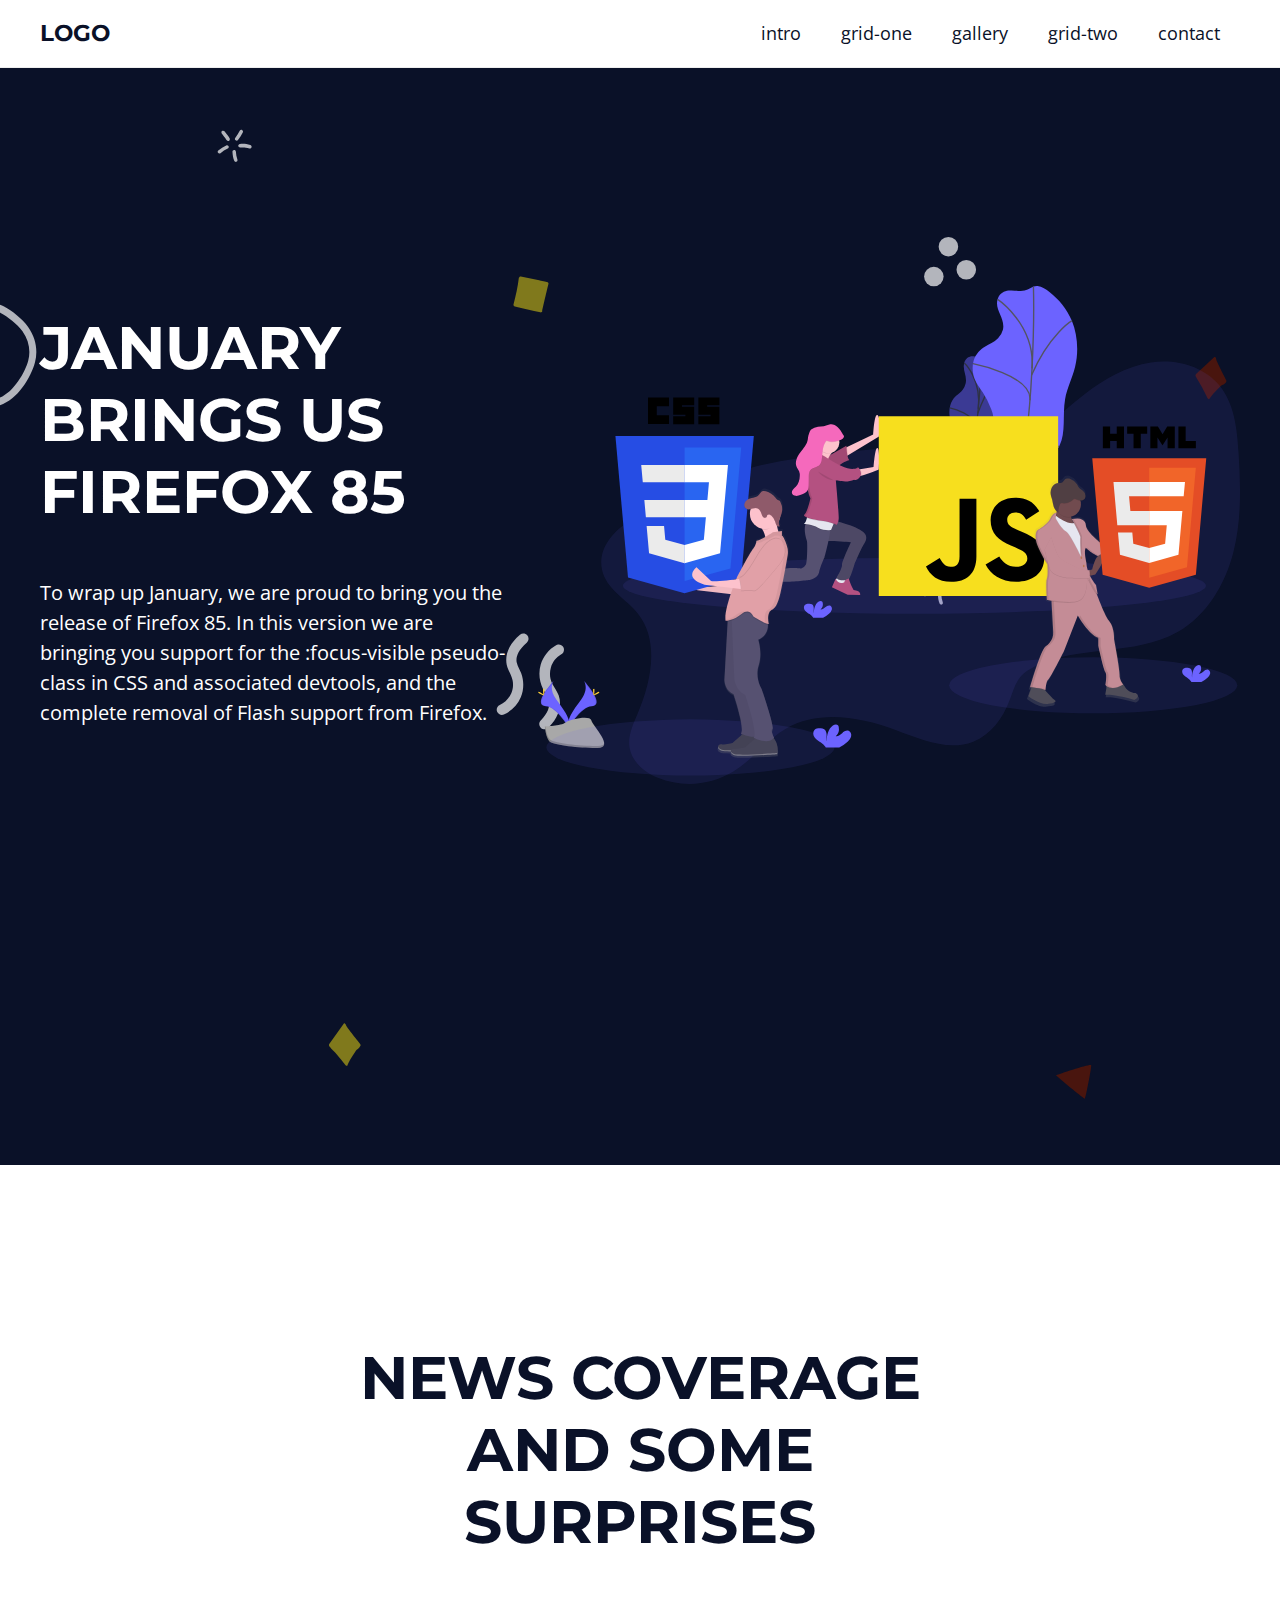
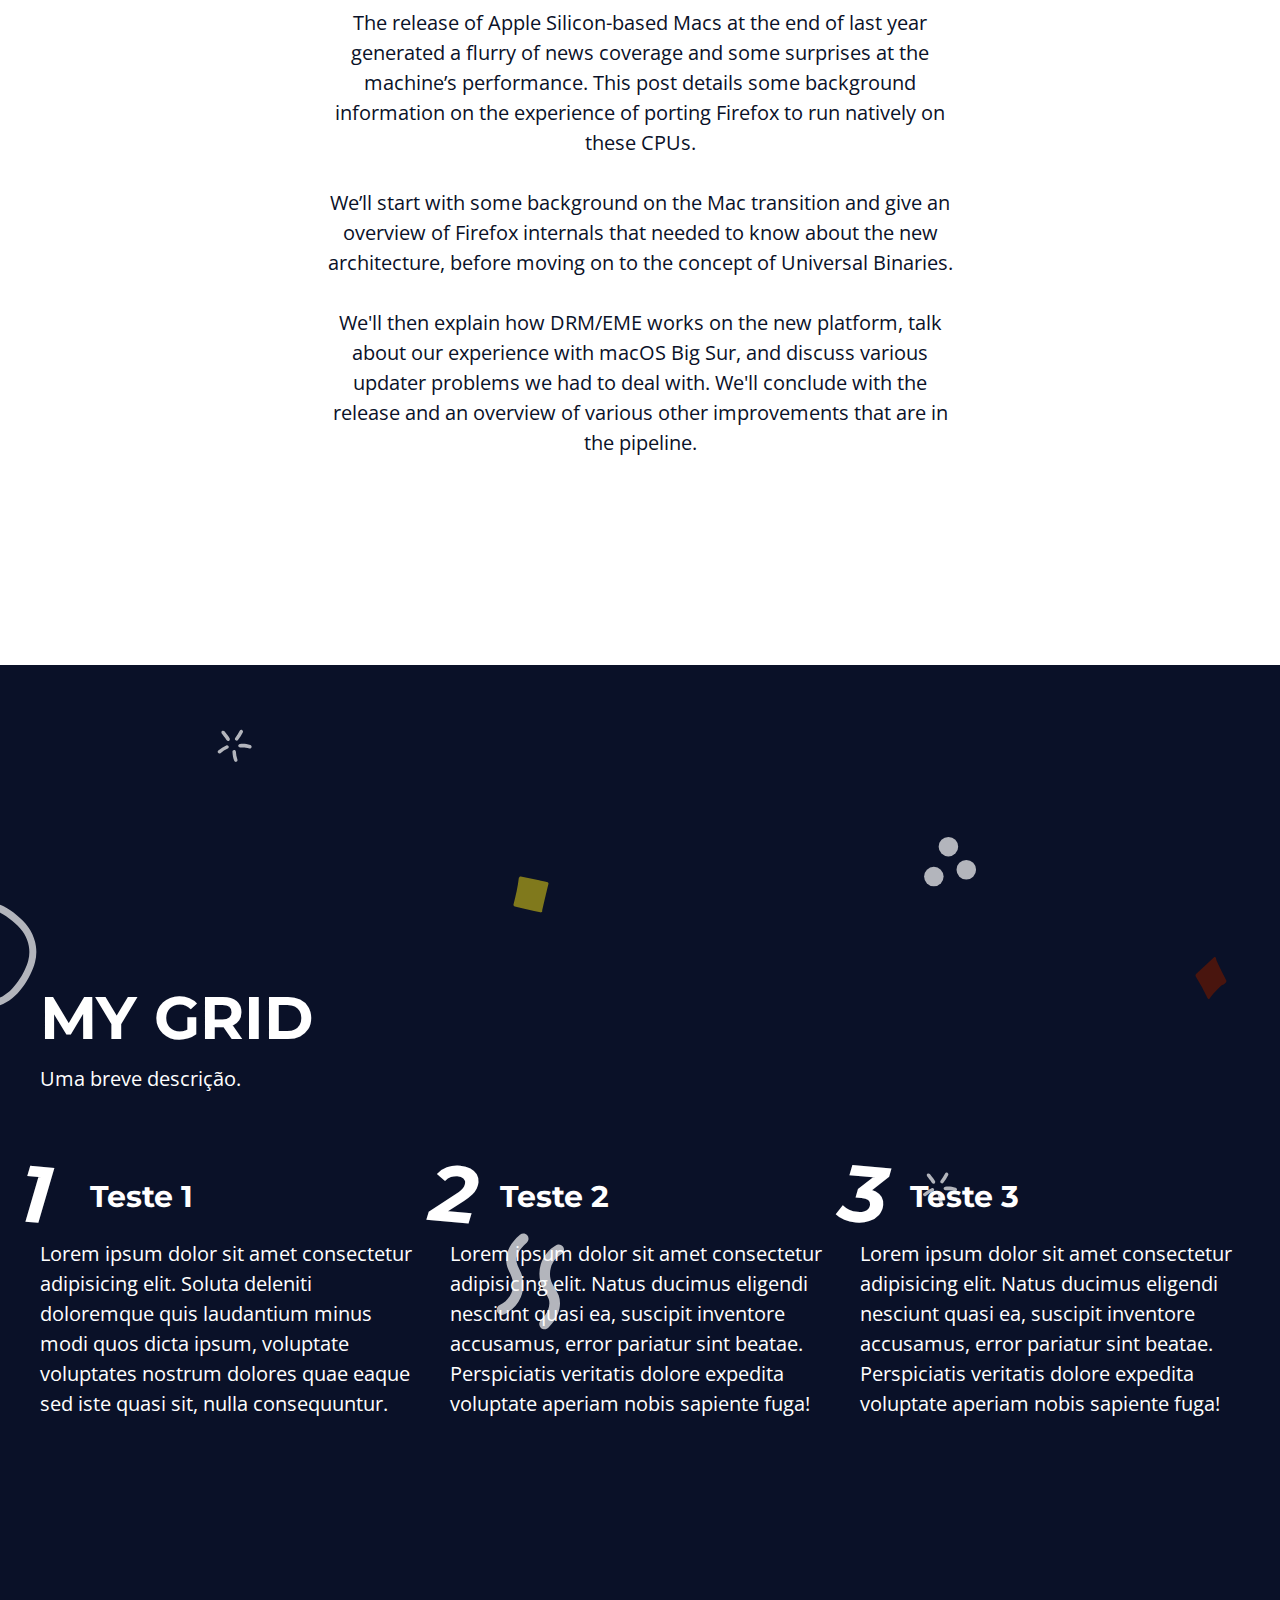
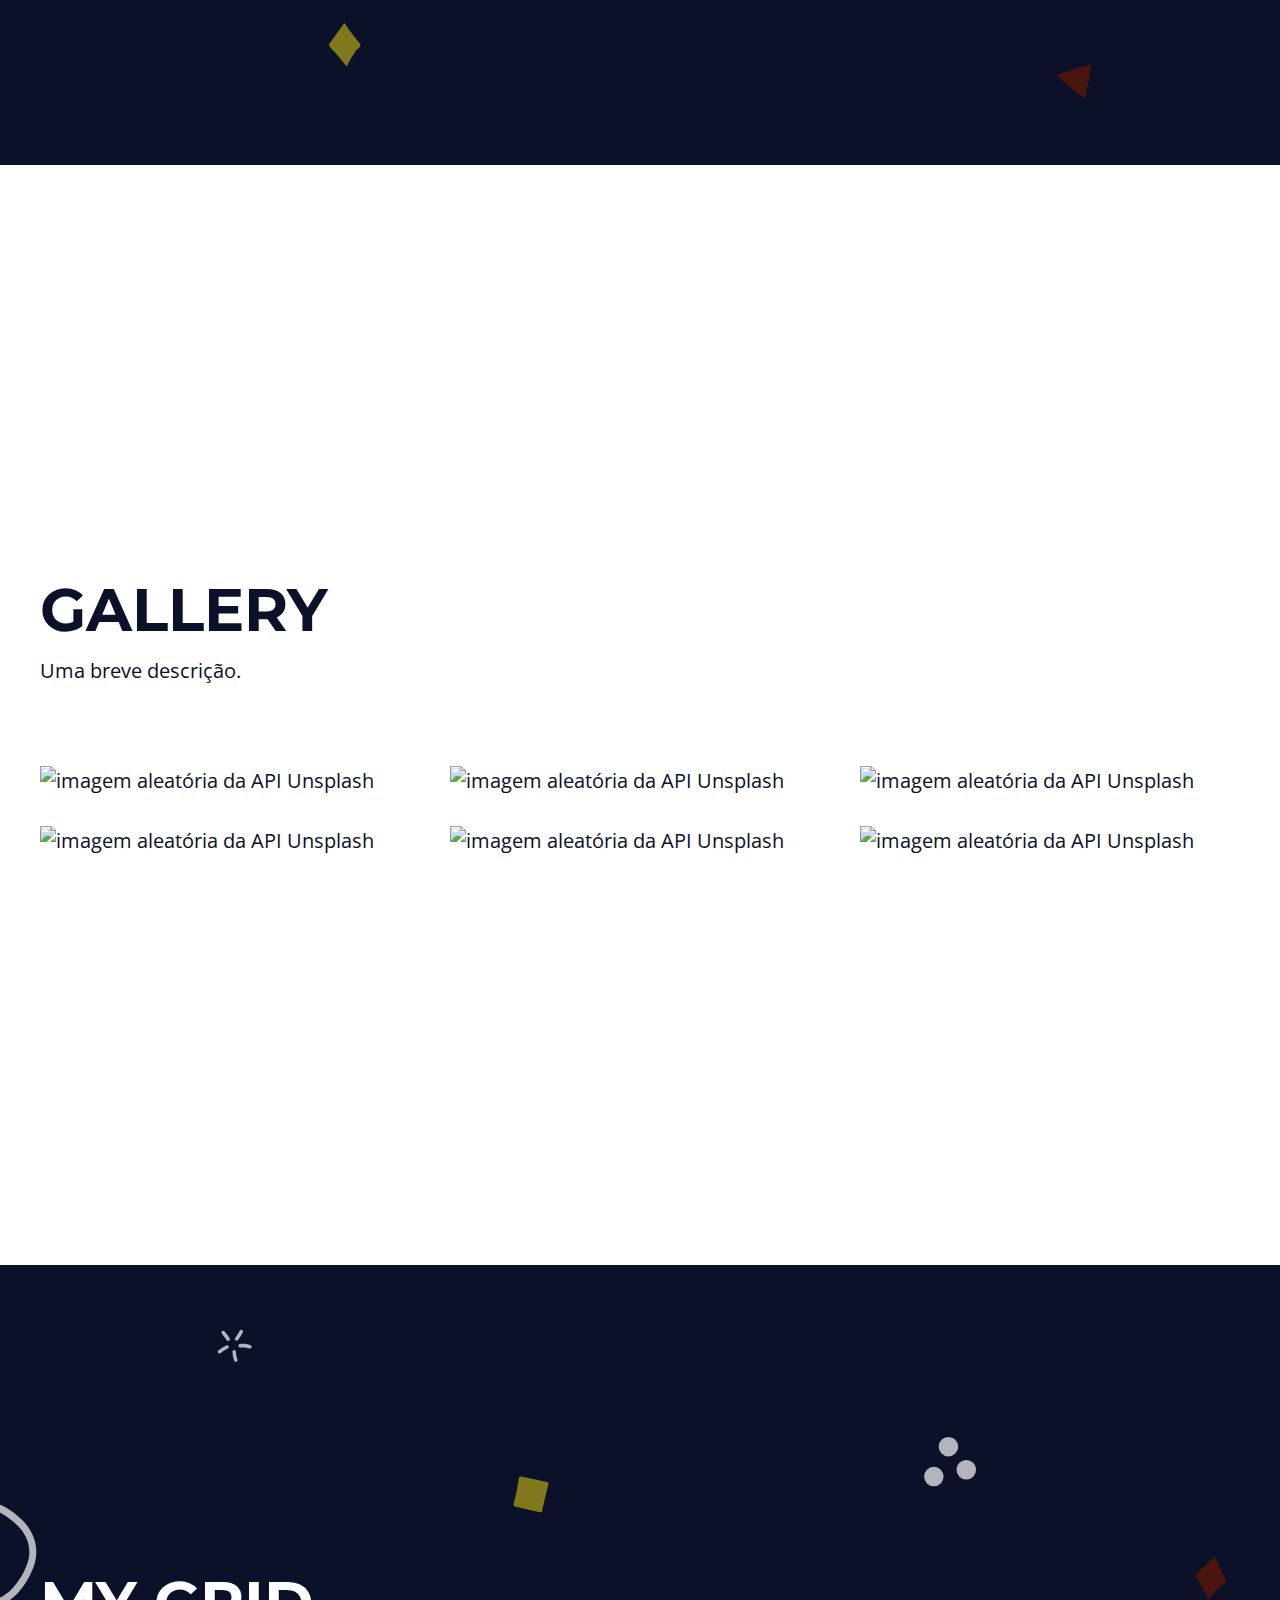
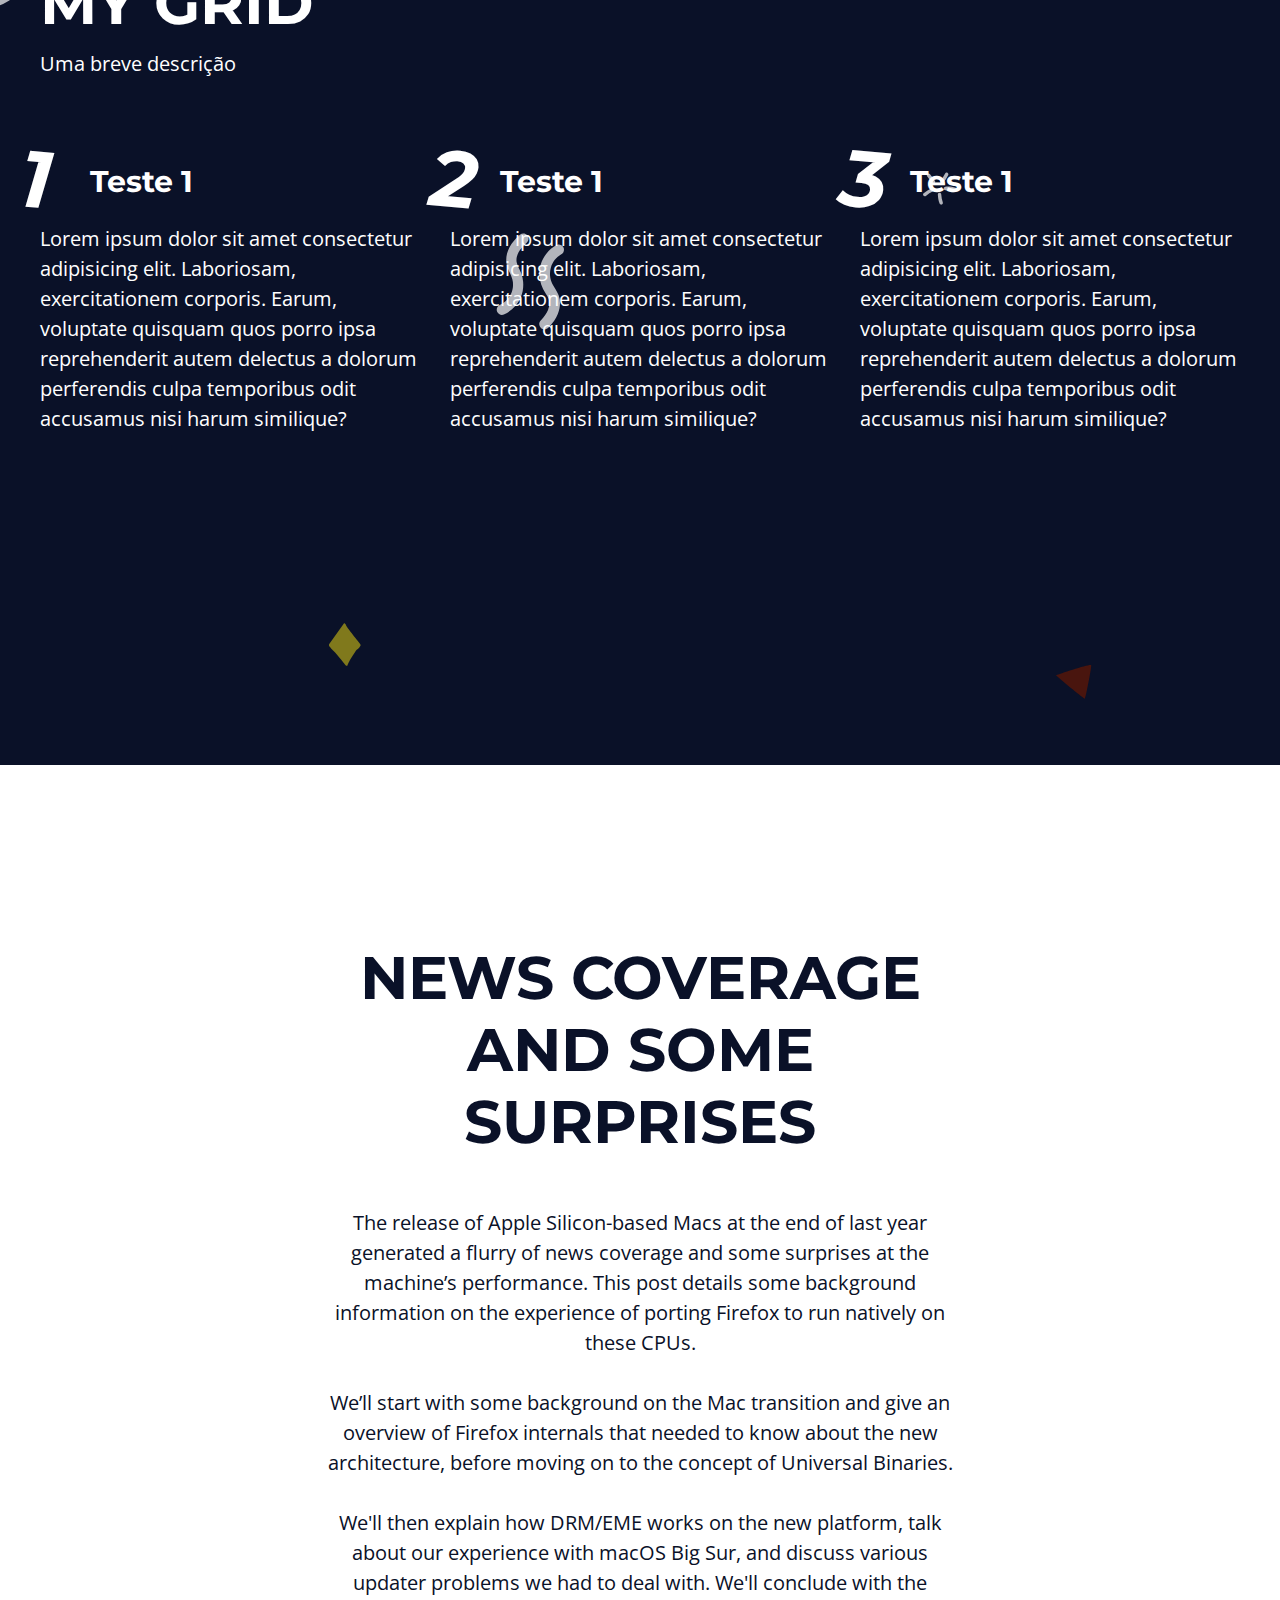
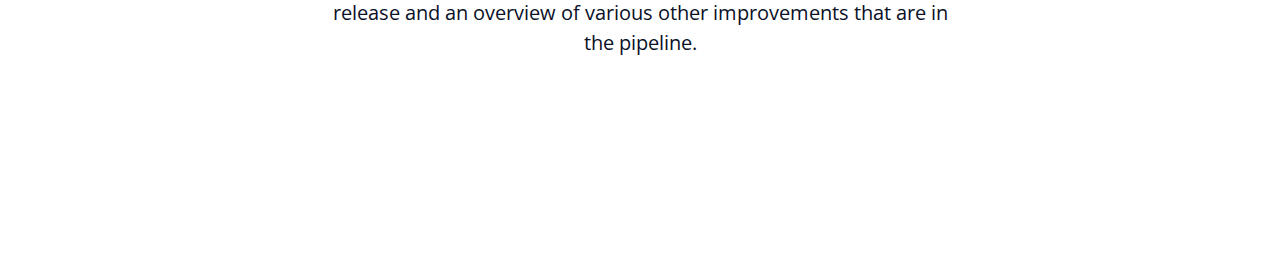
==== landing-page/index.html @ 25502171 "Aula 10 (619) - Landing Page - Tabela de preços" ====
<!DOCTYPE html>
<html lang="pt-BR">

<head>
    <meta charset="UTF-8">
    <meta name="viewport" content="width=device-width, initial-scale=1.0">
    <title>Simple Landing Page</title>
    <link rel="stylesheet" href="./assets/css/variables.css">
    <link rel="stylesheet" href="./assets/css/elements.css">
    <link rel="stylesheet" href="./assets/css/classes.css">
    <link rel="stylesheet" href="./assets/css/menu.css">
    <link rel="stylesheet" href="./assets/css/styles.css">
    <link rel="preconnect" href="https://fonts.googleapis.com">
    <link rel="preconnect" href="https://fonts.gstatic.com" crossorigin>
    <link
        href="https://fonts.googleapis.com/css2?family=Montserrat:wght@900&family=Open+Sans:ital,wght@0,400;0,700;1,400&display=swap"
        rel="stylesheet">

</head>

<body class="main-bg">
    <aside class="menu white-bg">
        <div class="main-content menu-content">
            <h1><a href="#home">LOGO</a></h1>
            <nav>
                <ul>
                    <li><a href="#intro">intro</a></li>
                    <li><a href="#grid-one">grid-one</a></li>
                    <li><a href="#gallery">gallery</a></li>
                    <li><a href="#grid-two">grid-two</a></li>
                    <li><a href="#">contact</a></li>
                </ul>
            </nav>
        </div>
    </aside>

    <div class="menu-spacing"></div>

    <section id="home" class="intro main-bg section">
        <div class="main-content intro-content">
            <div class="intro-text-content">
                <h2>January brings us Firefox 85</h2>
                <p>To wrap up January, we are proud to bring you the release of Firefox 85. In this version we are
                    bringing you support for the :focus-visible pseudo-class in CSS and associated devtools, and the
                    complete removal of Flash support from Firefox.</p>
            </div>
            <div class="intro-img">
                <img src="./assets/img/javascript.svg" alt="Logo de HTML, CSS e JS.">
            </div>
        </div>
    </section>

    <section id="intro" class="white-bg section">
        <div class="main-content top3-content">
            <h2>News Coverage and Some Surprises</h2>
            <p>The release of Apple Silicon-based Macs at the end of last year generated a flurry of news coverage and
                some surprises at the machine’s performance. This post details some background information on the
                experience of porting Firefox to run natively on these CPUs.</p>
            <p>We’ll start with some background on the Mac transition and give an overview of Firefox internals that
                needed to know about the new architecture, before moving on to the concept of Universal Binaries.</p>
            <p>We'll then explain how DRM/EME works on the new platform, talk about our experience with macOS Big Sur,
                and discuss various updater problems we had to deal with. We'll conclude with the release and an
                overview of various other improvements that are in the pipeline.</p>
        </div>
    </section>

    <section id="grid-one" class="grid-one main-bg section">
        <div class="main-content grid-one-content">
            <h2 class="grid-main-heading">My grid</h2>
            <p class="grid-description">Uma breve descrição.</p>
            <div class="grid">
                <article>
                    <h3>Teste 1</h3>
                    <p>Lorem ipsum dolor sit amet consectetur adipisicing elit. Soluta deleniti doloremque quis
                        laudantium minus modi quos dicta ipsum, voluptate voluptates nostrum dolores quae eaque sed iste
                        quasi sit, nulla consequuntur.</p>
                </article>
                <article>
                    <h3>Teste 2</h3>
                    <p>Lorem ipsum dolor sit amet consectetur adipisicing elit. Natus ducimus eligendi nesciunt quasi
                        ea, suscipit inventore accusamus, error pariatur sint beatae. Perspiciatis veritatis dolore
                        expedita voluptate aperiam nobis sapiente fuga!</p>
                </article>
                <article>
                    <h3>Teste 3</h3>
                    <p>Lorem ipsum dolor sit amet consectetur adipisicing elit. Natus ducimus eligendi nesciunt quasi
                        ea, suscipit inventore accusamus, error pariatur sint beatae. Perspiciatis veritatis dolore
                        expedita voluptate aperiam nobis sapiente fuga!</p>
                </article>
            </div>
        </div>
    </section>

    <section id="gallery" class="grid-one white-bg section">
        <div class="main-content grid-one-content">
            <h2 class="grid-main-heading">Gallery</h2>
            <p class="grid-description">Uma breve descrição.</p>
            <div class="grid">
                <div class="gallery-img">
                    <img src="http://source.unsplash.com/random/360x360" alt="imagem aleatória da API Unsplash">
                </div>
                <div class="gallery-img">
                   <img src="http://source.unsplash.com/random/360x360?=1" alt="imagem aleatória da API Unsplash">
                </div>
                <div class="gallery-img">
                    <img src="http://source.unsplash.com/random/360x360?=2" alt="imagem aleatória da API Unsplash">
                </div>
                <div class="gallery-img">
                    <img src="http://source.unsplash.com/random/360x360?=3" alt="imagem aleatória da API Unsplash">
                </div>
                <div class="gallery-img">
                    <img src="http://source.unsplash.com/random/360x360?=4" alt="imagem aleatória da API Unsplash">
                </div>
                <div class="gallery-img">
                    <img src="http://source.unsplash.com/random/360x360?=5" alt="imagem aleatória da API Unsplash">
                </div>
            </div>
        </div>
    </section>

    <section id="grid-two" class="grid-one main-bg section">
        <div class="main-content grid-one-content">
            <h2 class="grid-main-heading">My Grid</h2>
            <p class="grid-description">Uma breve descrição</p>
            <div class="grid">
                <article>
                    <h3>Teste 1</h3>
                    <p>Lorem ipsum dolor sit amet consectetur adipisicing elit. Laboriosam, exercitationem corporis. Earum, voluptate quisquam quos porro ipsa reprehenderit autem delectus a dolorum perferendis culpa temporibus odit accusamus nisi harum similique?</p>
                </article>
                <article>
                    <h3>Teste 1</h3>
                    <p>Lorem ipsum dolor sit amet consectetur adipisicing elit. Laboriosam, exercitationem corporis. Earum, voluptate quisquam quos porro ipsa reprehenderit autem delectus a dolorum perferendis culpa temporibus odit accusamus nisi harum similique?</p>
                </article>
                <article>
                    <h3>Teste 1</h3>
                    <p>Lorem ipsum dolor sit amet consectetur adipisicing elit. Laboriosam, exercitationem corporis. Earum, voluptate quisquam quos porro ipsa reprehenderit autem delectus a dolorum perferendis culpa temporibus odit accusamus nisi harum similique?</p>
                </article>
            </div>
        </div>
    </section>

    <section id="intro" class="white-bg section">
        <div class="main-content top3-content">
            <h2>News Coverage and Some Surprises</h2>
            <p>The release of Apple Silicon-based Macs at the end of last year generated a flurry of news coverage and
                some surprises at the machine’s performance. This post details some background information on the
                experience of porting Firefox to run natively on these CPUs.</p>
            <p>We’ll start with some background on the Mac transition and give an overview of Firefox internals that
                needed to know about the new architecture, before moving on to the concept of Universal Binaries.</p>
            <p>We'll then explain how DRM/EME works on the new platform, talk about our experience with macOS Big Sur,
                and discuss various updater problems we had to deal with. We'll conclude with the release and an
                overview of various other improvements that are in the pipeline.</p>
        </div>
    </section>
</body>

</html>
---- landing-page/assets/css/variables.css ----
:root{
    --primary-color: #0A1128;
    --secondary-color: crimson;
    --white-color: #ffffff;
    --light-gray-color: #eeeeee;
    --gap: 3rem;
}
---- landing-page/assets/css/elements.css ----
* {
    margin: 0;
    padding: 0;
}

html{
    font-size: 62.5%;
    scroll-behavior: smooth;
}

/*
font-family: 'Montserrat', sans-serif;
font-family: 'Open Sans', sans-serif;
*/


body {
    font-family: 'Open Sans', sans-serif;
    font-size: 2rem;
    color: var(--primary-color);
    line-height: 1.5;
}

h1, h2, h3, h4, h5, h6 {
    font-family: 'Montserrat', sans-serif;
}

h1{
    font-size: 6rem;
    text-transform: uppercase;
}

h2 {
    font-size: 6rem;
    margin-bottom: 5rem;
    text-transform: uppercase;
    line-height: 1.2;
}


h3{
    font-size: 5rem;
}

h4{
    font-size: 4.5rem;
}

h5{
    font-size: 4rem;
}

h6{
    font-size: 3.5rem;
}

a{
    text-decoration: none;
}

p{
    margin-bottom: 3rem;
}
---- landing-page/assets/css/classes.css ----
.main-bg{
    background-image: url('../img/main-bg.svg');
    background-size: cover;
    background-position: center center;
    color: var(--white-color);
}

.white-bg{
    background: var(--white-color);
    color: var(--primary-color);
}

.main-content{
    max-width: 120rem;
    margin: 0 auto;
    padding: 10rem var(--gap);
}

.section {
    min-height: 100vh;
}

.menu-spacing{
    height: 6.5rem;
}
---- landing-page/assets/css/menu.css ----
.menu{
    position: fixed;
    top: 0;
    left: 0;
    right: 0;
    width: 100%;
    z-index: 1;
    border-bottom: 0.1rem solid var(--light-gray-color);
}

.menu-content{
    display: flex;
    justify-content: space-between;
    align-items: center;
    padding-top: 0;
    padding-bottom: 0;
}

.menu h1{
    font-size: 2.3rem;
}

.menu h1 a{
    font-size: 2.3rem;
    color: var(--primary-color);
}

.menu ul{
    list-style: none;
    display: flex;
}

.menu ul li a{
    display: block;
    padding: 2rem;
    font-size: 1.8rem;
    color: var(--primary-color);
    position: relative;
}

.menu ul li a::after{
    content: '';
    position: absolute;
    bottom: 1rem;
    left: 50%;
    width: 0;
    height: 0.2rem;
    background: var(--secondary-color);
    transition: all 300ms ease-in-out;
}

.menu ul li a:hover::after{
    width: 50%;
    left: 25%;
}
---- landing-page/assets/css/styles.css ----
.intro-content {
    display: grid;
    position: relative;
    top: -8rem;
    grid-template-columns: 1fr 1.5fr;
    gap: var(--gap);
    min-height: 100vh;
}

.intro-text-content,
.intro-img {
    display: flex;
    flex-flow: column wrap;
    justify-content: center;
}

.intro-img img {
    max-width: 100%;
    height: auto;
}

.top3-content {
    max-width: 64rem;
    display: flex;
    flex-direction: column;
    flex-wrap: nowrap;
    position: relative;
    min-height: 100vh;
    justify-content: center;
    text-align: center;
}

.grid-one-content {
    min-height: 100vh;
    display: flex;
    flex-flow: column wrap;
    justify-content: center;
}

.grid-main-heading {
    margin-bottom: 1rem;
}

.grid-description{
    padding-bottom: 5rem;
}

.grid {
    display: grid;
    grid-template-columns: repeat(3, 1fr);
    gap: var(--gap);
    counter-reset: grid-counter;

}

.grid h3 {
    font-size: 3rem;
    position: relative;
    padding-left: 5rem;
    padding-bottom: 2rem;
}

.grid h3::before {
    counter-increment: grid-counter;
    content: counter(grid-counter);
    position: absolute;
    font-size: 8rem;
    font-style: italic;
    top: -4rem;
    left: -2rem;
    transform: rotate(5deg);
}

.gallery-img{
    width: 100%;
    max-width: 36rem;
    max-height: 360px;
    overflow: hidden;
}

.gallery-img img{
    transition: all 300ms ease-in-out;
}

.gallery-img img:hover{
    transform: translate(-3%, 3%) scale(1.2) rotate(5deg);
}
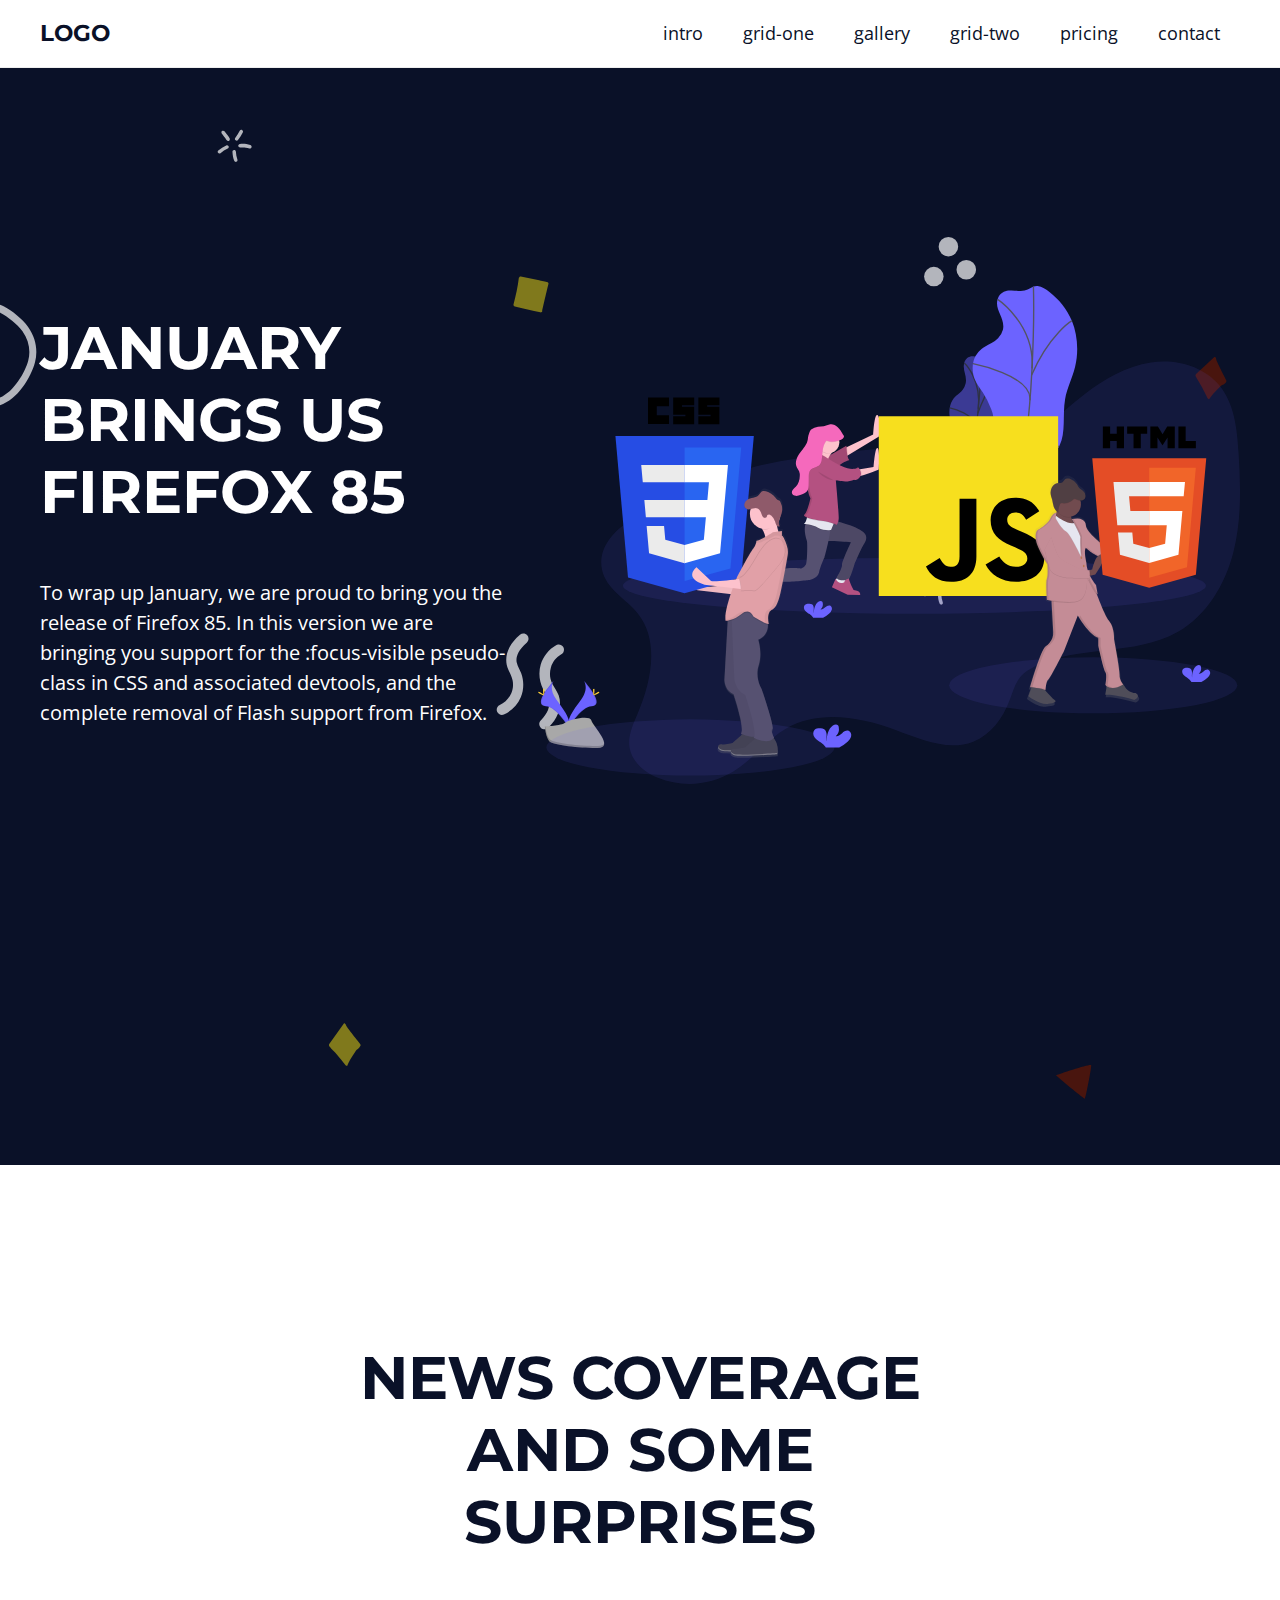
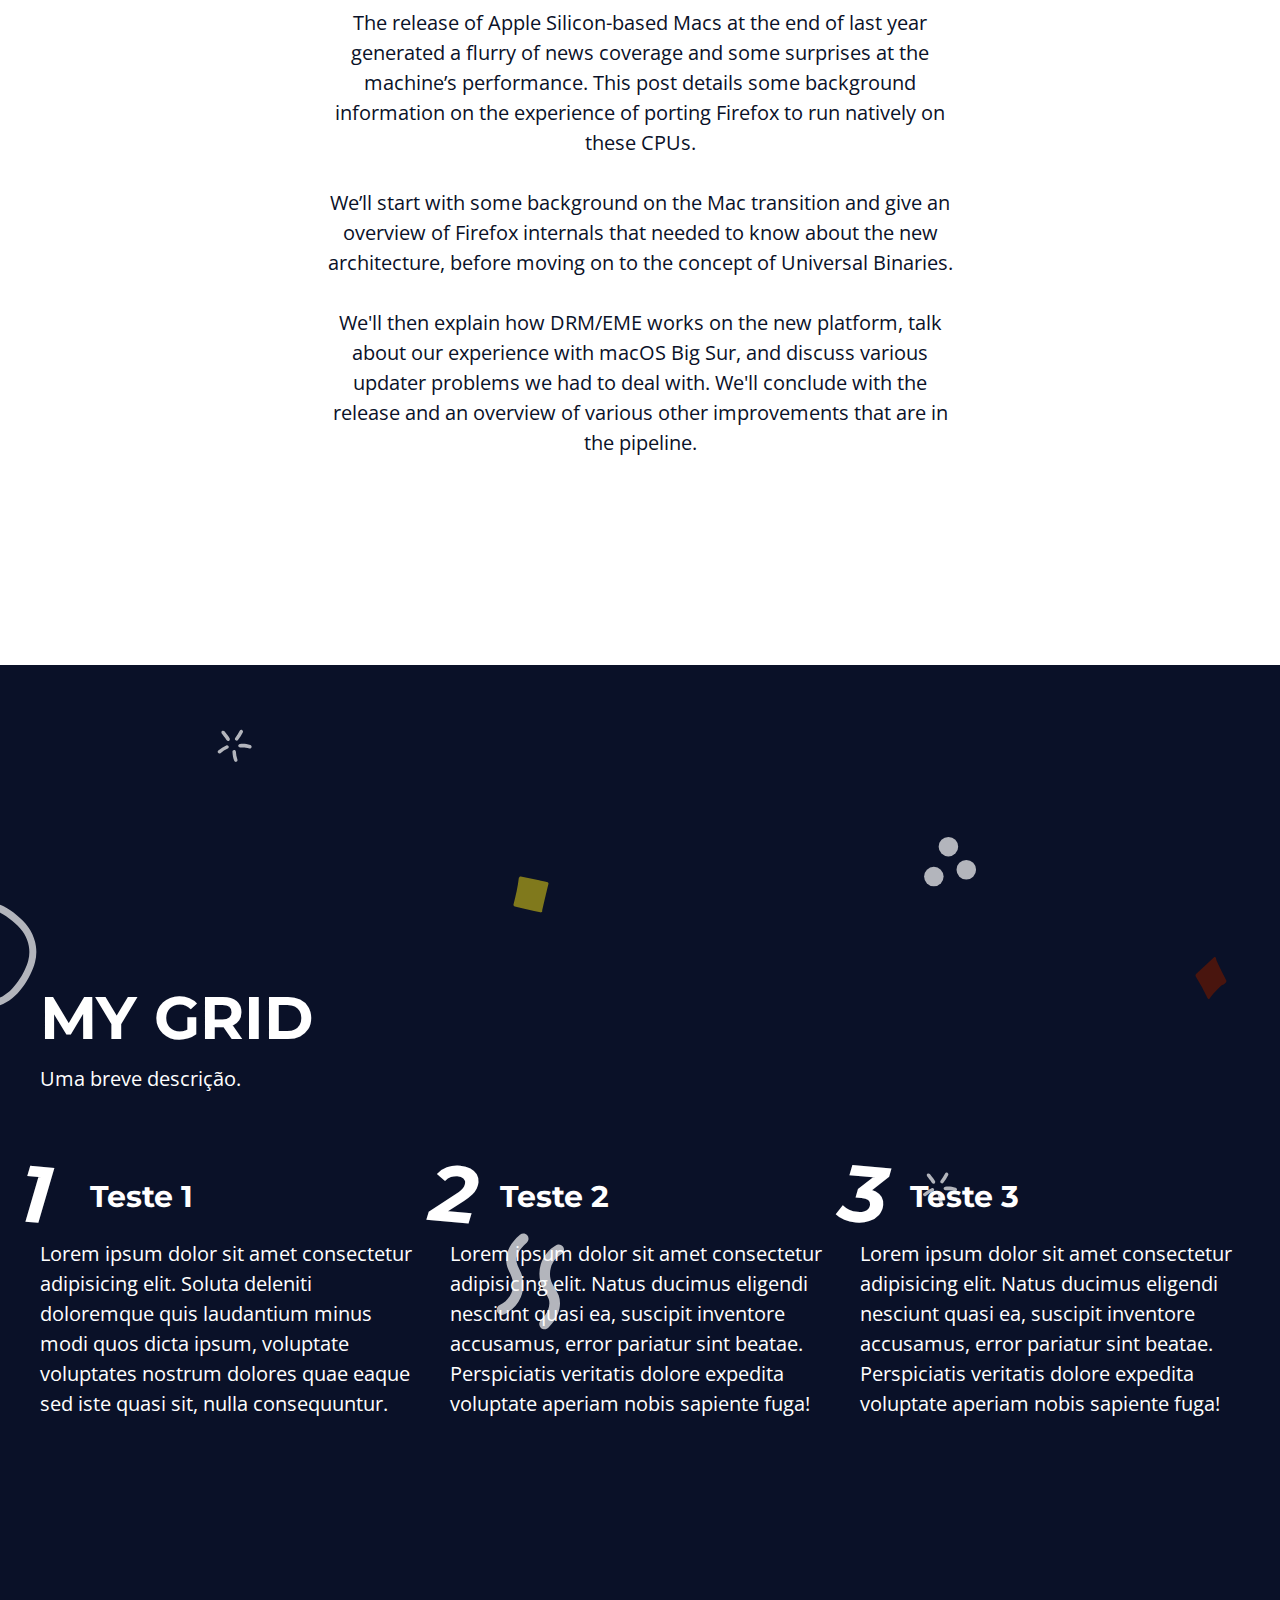
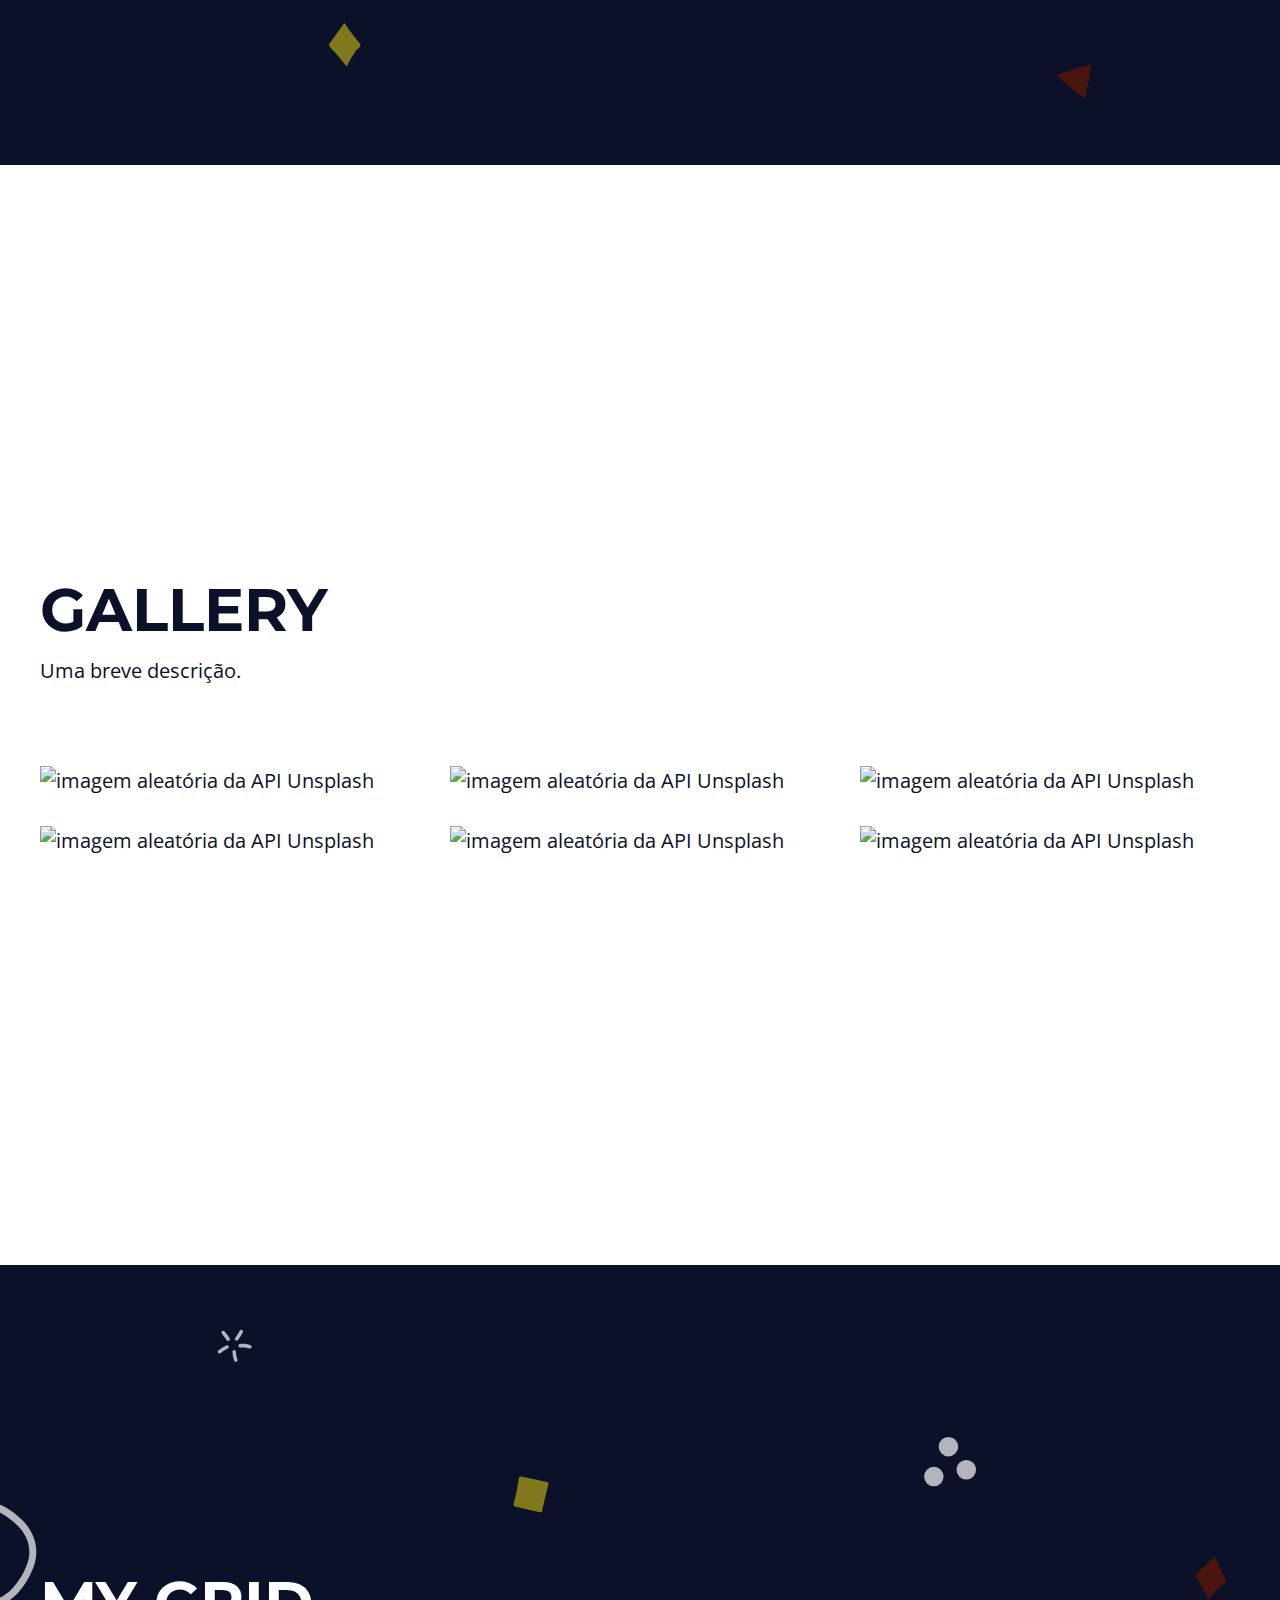
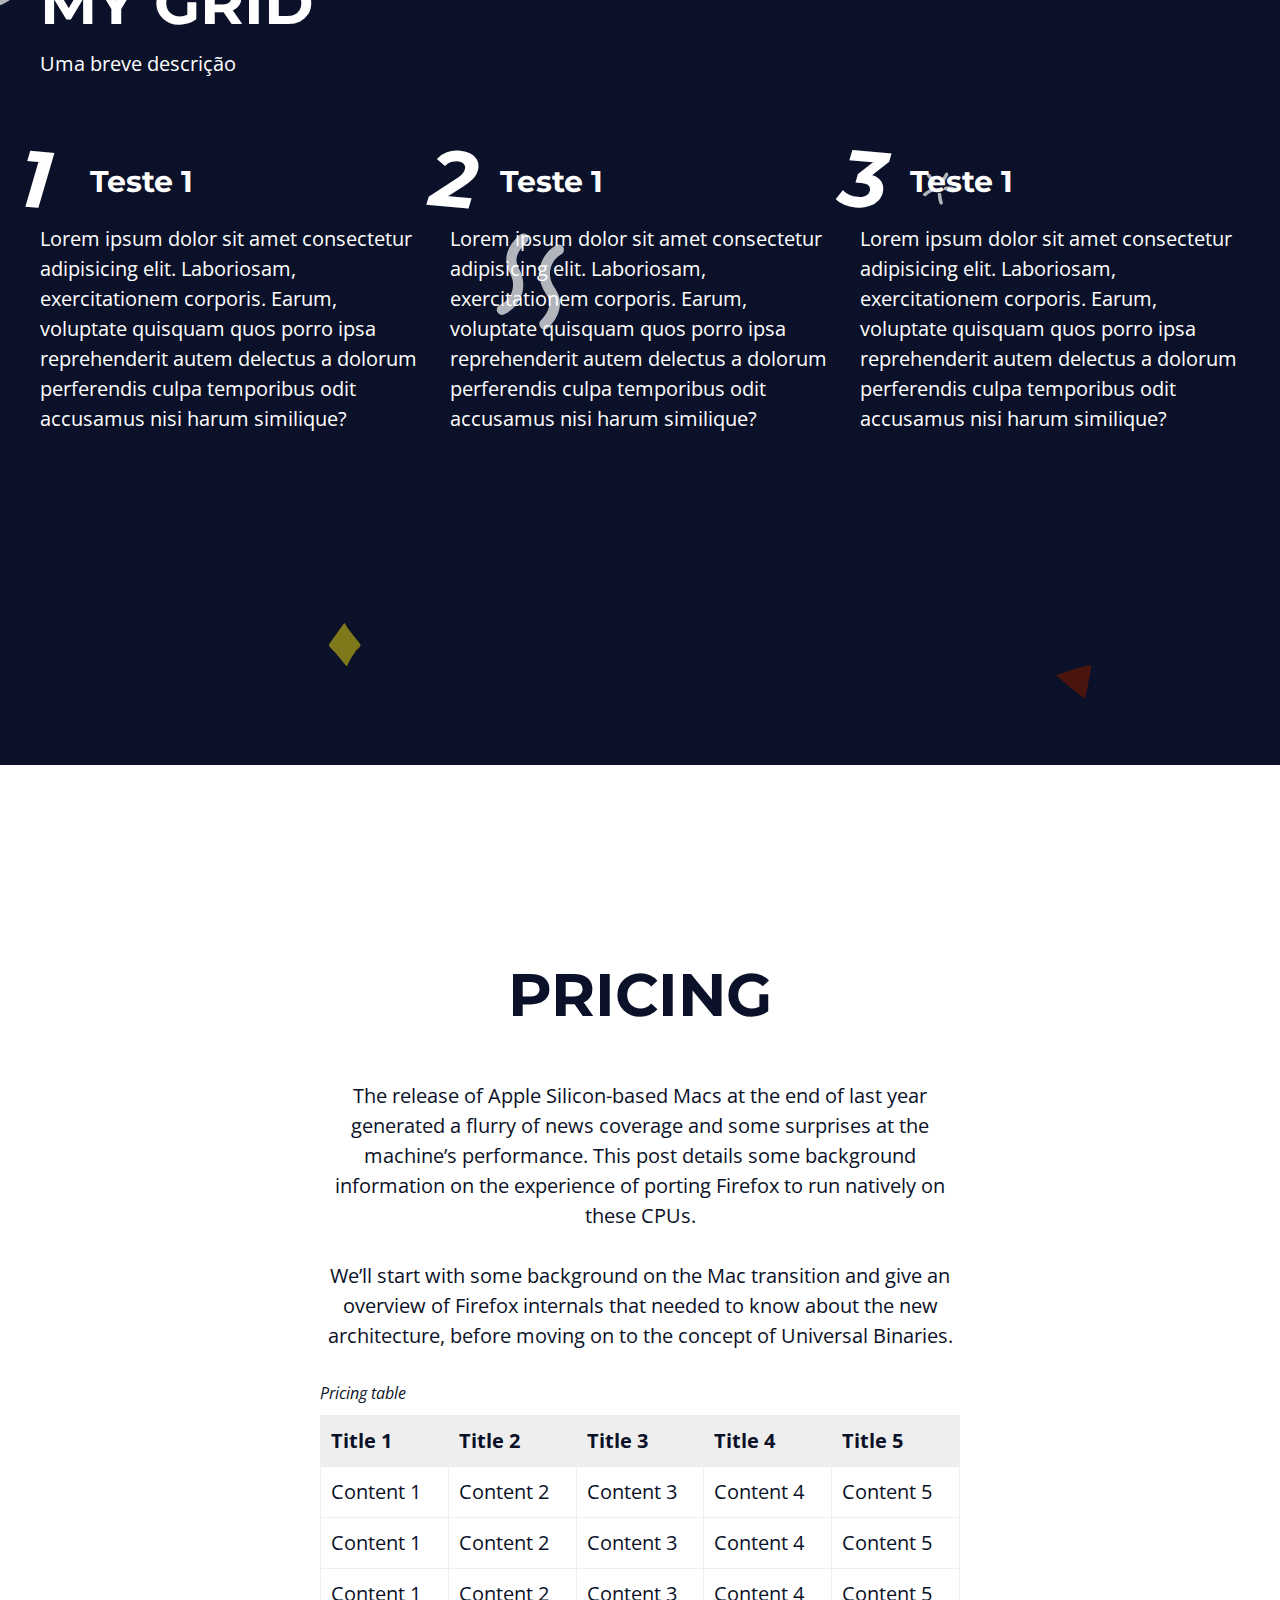
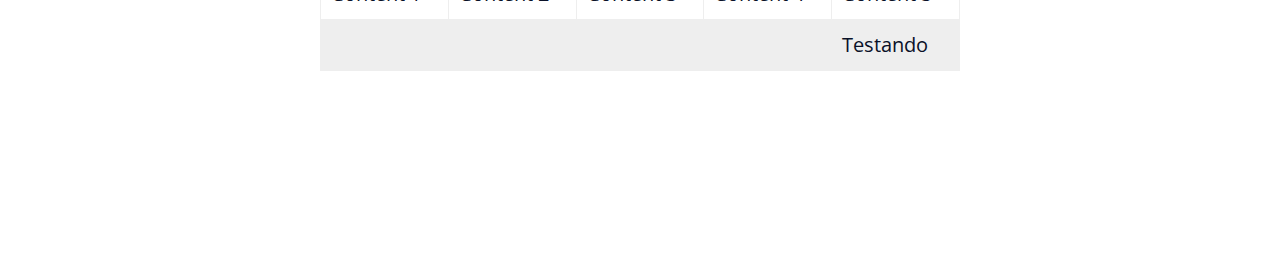
==== commit e34cc5d0: "completando tabela e deixando o texto sem quebra" ====
--- a/landing-page/index.html
+++ b/landing-page/index.html
@@ -28,6 +28,7 @@
                     <li><a href="#grid-one">grid-one</a></li>
                     <li><a href="#gallery">gallery</a></li>
                     <li><a href="#grid-two">grid-two</a></li>
+                    <li><a href="#pricing">pricing</a></li>
                     <li><a href="#">contact</a></li>
                 </ul>
             </nav>
@@ -100,7 +101,7 @@
                     <img src="http://source.unsplash.com/random/360x360" alt="imagem aleatória da API Unsplash">
                 </div>
                 <div class="gallery-img">
-                   <img src="http://source.unsplash.com/random/360x360?=1" alt="imagem aleatória da API Unsplash">
+                    <img src="http://source.unsplash.com/random/360x360?=1" alt="imagem aleatória da API Unsplash">
                 </div>
                 <div class="gallery-img">
                     <img src="http://source.unsplash.com/random/360x360?=2" alt="imagem aleatória da API Unsplash">
@@ -125,31 +126,81 @@
             <div class="grid">
                 <article>
                     <h3>Teste 1</h3>
-                    <p>Lorem ipsum dolor sit amet consectetur adipisicing elit. Laboriosam, exercitationem corporis. Earum, voluptate quisquam quos porro ipsa reprehenderit autem delectus a dolorum perferendis culpa temporibus odit accusamus nisi harum similique?</p>
-                </article>
-                <article>
-                    <h3>Teste 1</h3>
-                    <p>Lorem ipsum dolor sit amet consectetur adipisicing elit. Laboriosam, exercitationem corporis. Earum, voluptate quisquam quos porro ipsa reprehenderit autem delectus a dolorum perferendis culpa temporibus odit accusamus nisi harum similique?</p>
-                </article>
-                <article>
-                    <h3>Teste 1</h3>
-                    <p>Lorem ipsum dolor sit amet consectetur adipisicing elit. Laboriosam, exercitationem corporis. Earum, voluptate quisquam quos porro ipsa reprehenderit autem delectus a dolorum perferendis culpa temporibus odit accusamus nisi harum similique?</p>
-                </article>
-            </div>
-        </div>
-    </section>
-
-    <section id="intro" class="white-bg section">
+                    <p>Lorem ipsum dolor sit amet consectetur adipisicing elit. Laboriosam, exercitationem corporis.
+                        Earum, voluptate quisquam quos porro ipsa reprehenderit autem delectus a dolorum perferendis
+                        culpa temporibus odit accusamus nisi harum similique?</p>
+                </article>
+                <article>
+                    <h3>Teste 1</h3>
+                    <p>Lorem ipsum dolor sit amet consectetur adipisicing elit. Laboriosam, exercitationem corporis.
+                        Earum, voluptate quisquam quos porro ipsa reprehenderit autem delectus a dolorum perferendis
+                        culpa temporibus odit accusamus nisi harum similique?</p>
+                </article>
+                <article>
+                    <h3>Teste 1</h3>
+                    <p>Lorem ipsum dolor sit amet consectetur adipisicing elit. Laboriosam, exercitationem corporis.
+                        Earum, voluptate quisquam quos porro ipsa reprehenderit autem delectus a dolorum perferendis
+                        culpa temporibus odit accusamus nisi harum similique?</p>
+                </article>
+            </div>
+        </div>
+    </section>
+
+    <section id="pricing" class="white-bg section">
         <div class="main-content top3-content">
-            <h2>News Coverage and Some Surprises</h2>
+            <h2>Pricing</h2>
             <p>The release of Apple Silicon-based Macs at the end of last year generated a flurry of news coverage and
                 some surprises at the machine’s performance. This post details some background information on the
                 experience of porting Firefox to run natively on these CPUs.</p>
             <p>We’ll start with some background on the Mac transition and give an overview of Firefox internals that
                 needed to know about the new architecture, before moving on to the concept of Universal Binaries.</p>
-            <p>We'll then explain how DRM/EME works on the new platform, talk about our experience with macOS Big Sur,
-                and discuss various updater problems we had to deal with. We'll conclude with the release and an
-                overview of various other improvements that are in the pipeline.</p>
+
+            <div class="responsive-table">
+                <table>
+                    <caption>Pricing table</caption>
+                    <thead>
+                        <tr>
+                            <th>Title 1</th>
+                            <th>Title 2</th>
+                            <th>Title 3</th>
+                            <th>Title 4</th>
+                            <th>Title 5</th>
+                        </tr>
+                    </thead>
+                    <tbody>
+                        <tr>
+                            <td>Content 1</td>
+                            <td>Content 2</td>
+                            <td>Content 3</td>
+                            <td>Content 4</td>
+                            <td>Content 5</td>
+                        </tr>
+                        <tr>
+                            <td>Content 1</td>
+                            <td>Content 2</td>
+                            <td>Content 3</td>
+                            <td>Content 4</td>
+                            <td>Content 5</td>
+                        </tr>
+                        <tr>
+                            <td>Content 1</td>
+                            <td>Content 2</td>
+                            <td>Content 3</td>
+                            <td>Content 4</td>
+                            <td>Content 5</td>
+                        </tr>
+                    </tbody>
+                    <tfoot>
+                        <tr>
+                            <td></td>
+                            <td></td>
+                            <td></td>
+                            <td></td>
+                            <td>Testando</td>
+                        </tr>
+                    </tfoot>
+                </table>
+            </div>
         </div>
     </section>
 </body>
--- a/landing-page/assets/css/elements.css
+++ b/landing-page/assets/css/elements.css
@@ -60,4 +60,34 @@
 
 p{
     margin-bottom: 3rem;
+}
+
+.responsive-table{
+    overflow: hidden;
+    overflow-x: auto;
+}
+
+table{
+    min-width: 360px;
+    width: 100%;
+    border-collapse: collapse;
+}
+
+
+table caption{
+    font-style: italic;
+    font-size: 1.6rem;
+    text-align: left;
+    margin-bottom: 1rem;
+}
+
+table td, table th{
+    white-space: nowrap;
+    padding: 1rem;
+    text-align: left;
+    border: 0.1rem solid var(--light-gray-color);
+}
+
+tfoot td, table th{
+    background: var(--light-gray-color);
 }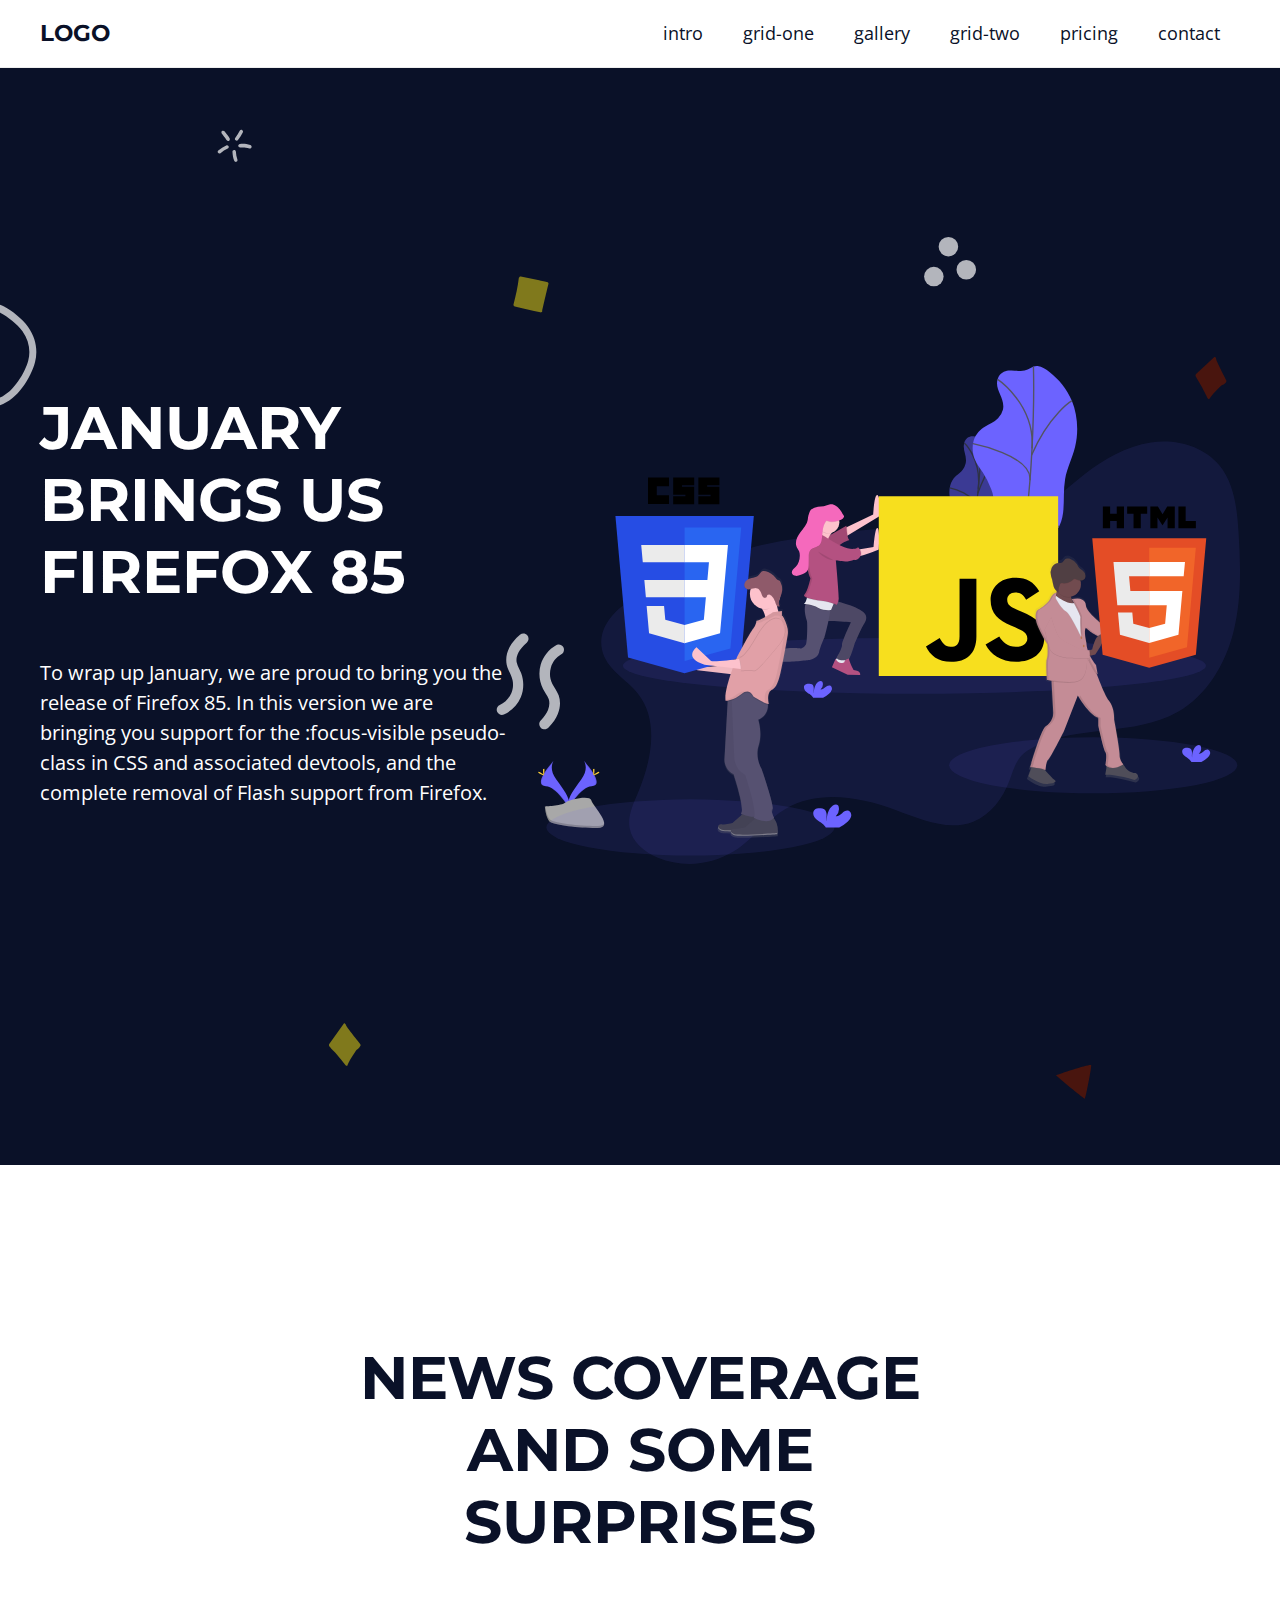
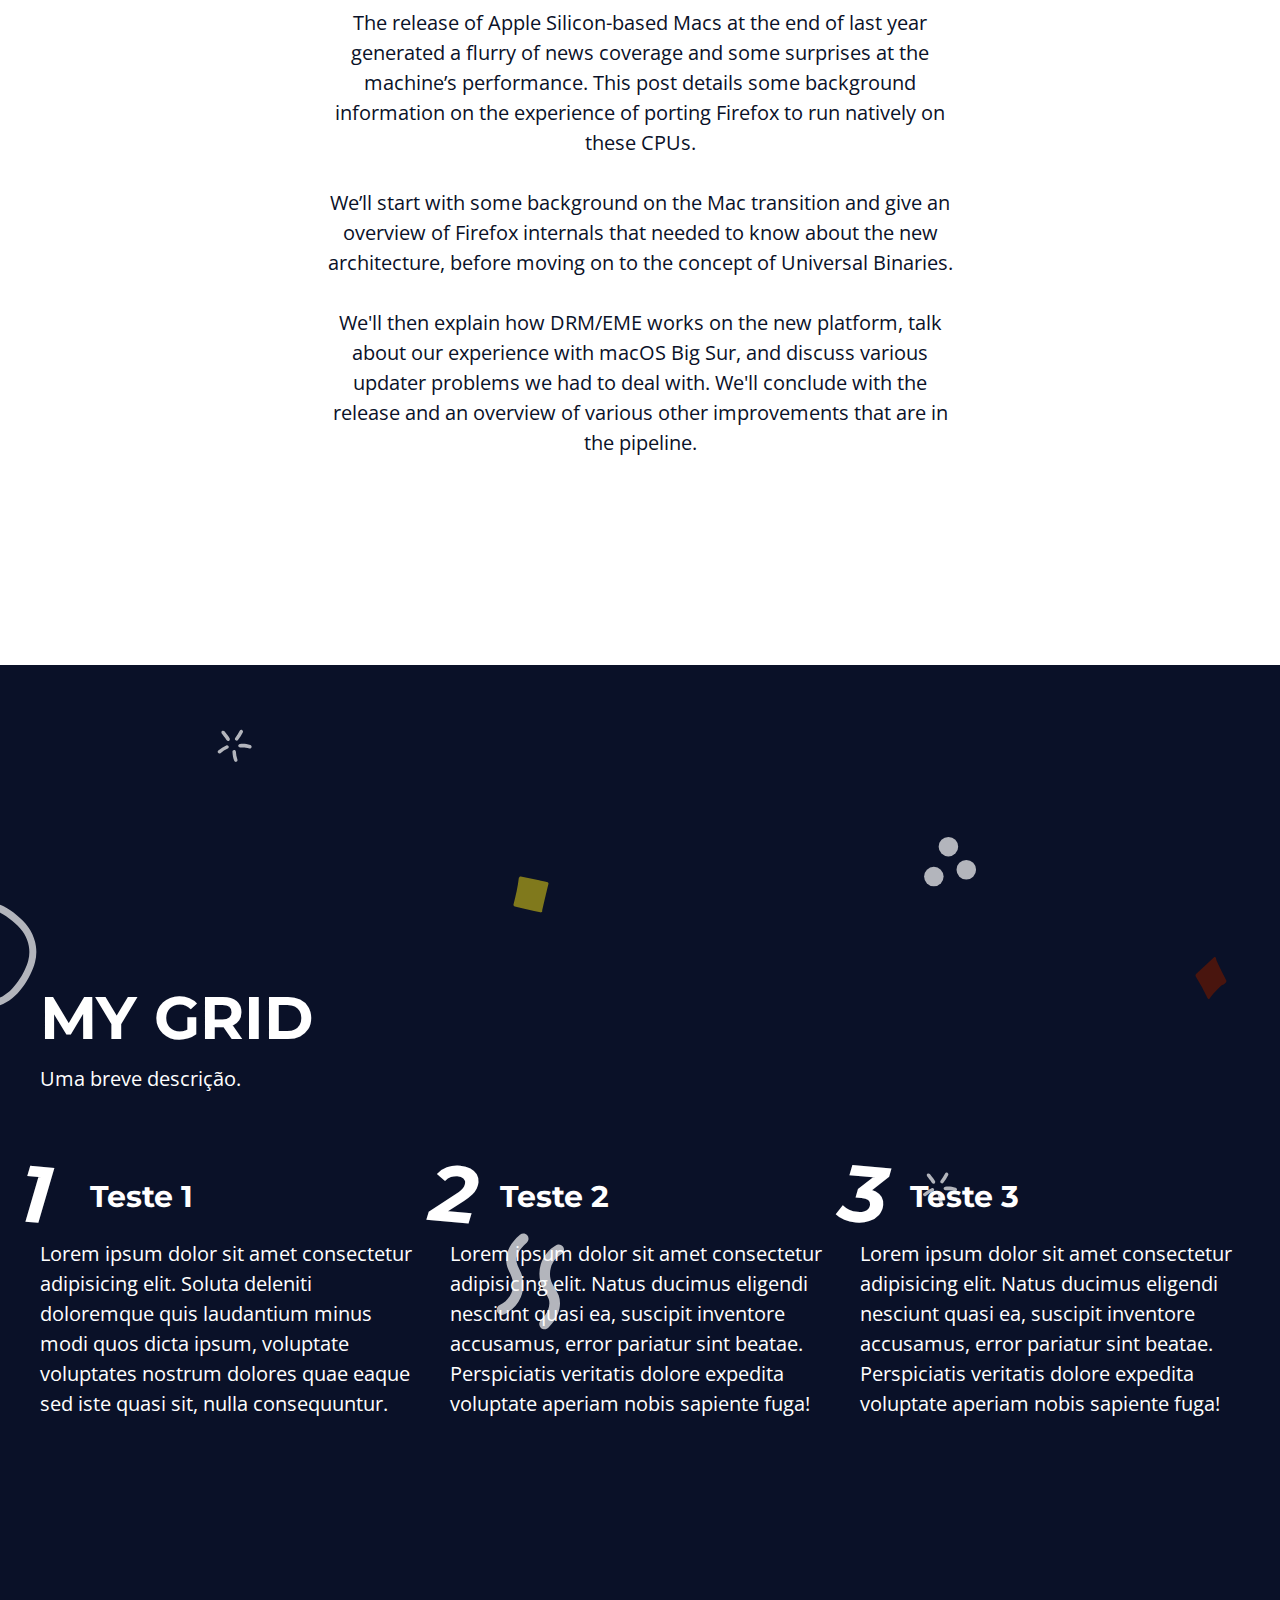
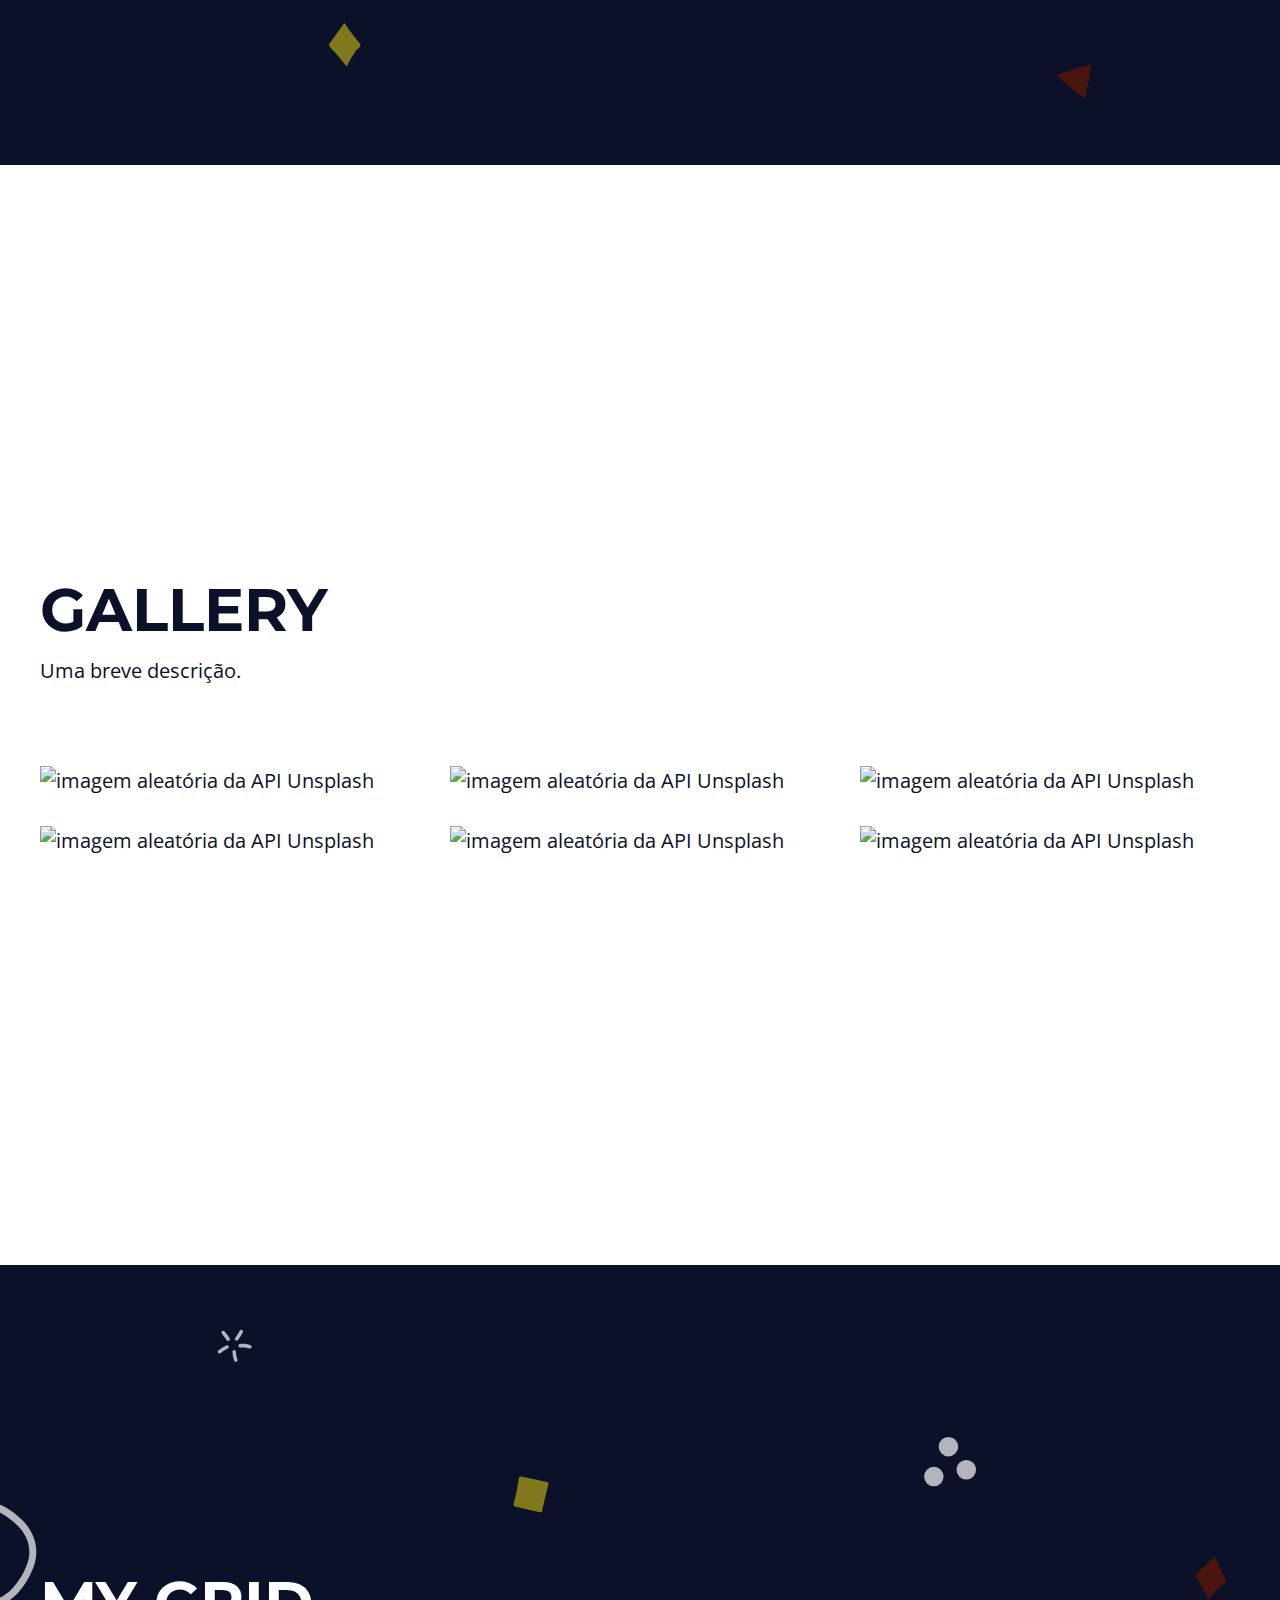
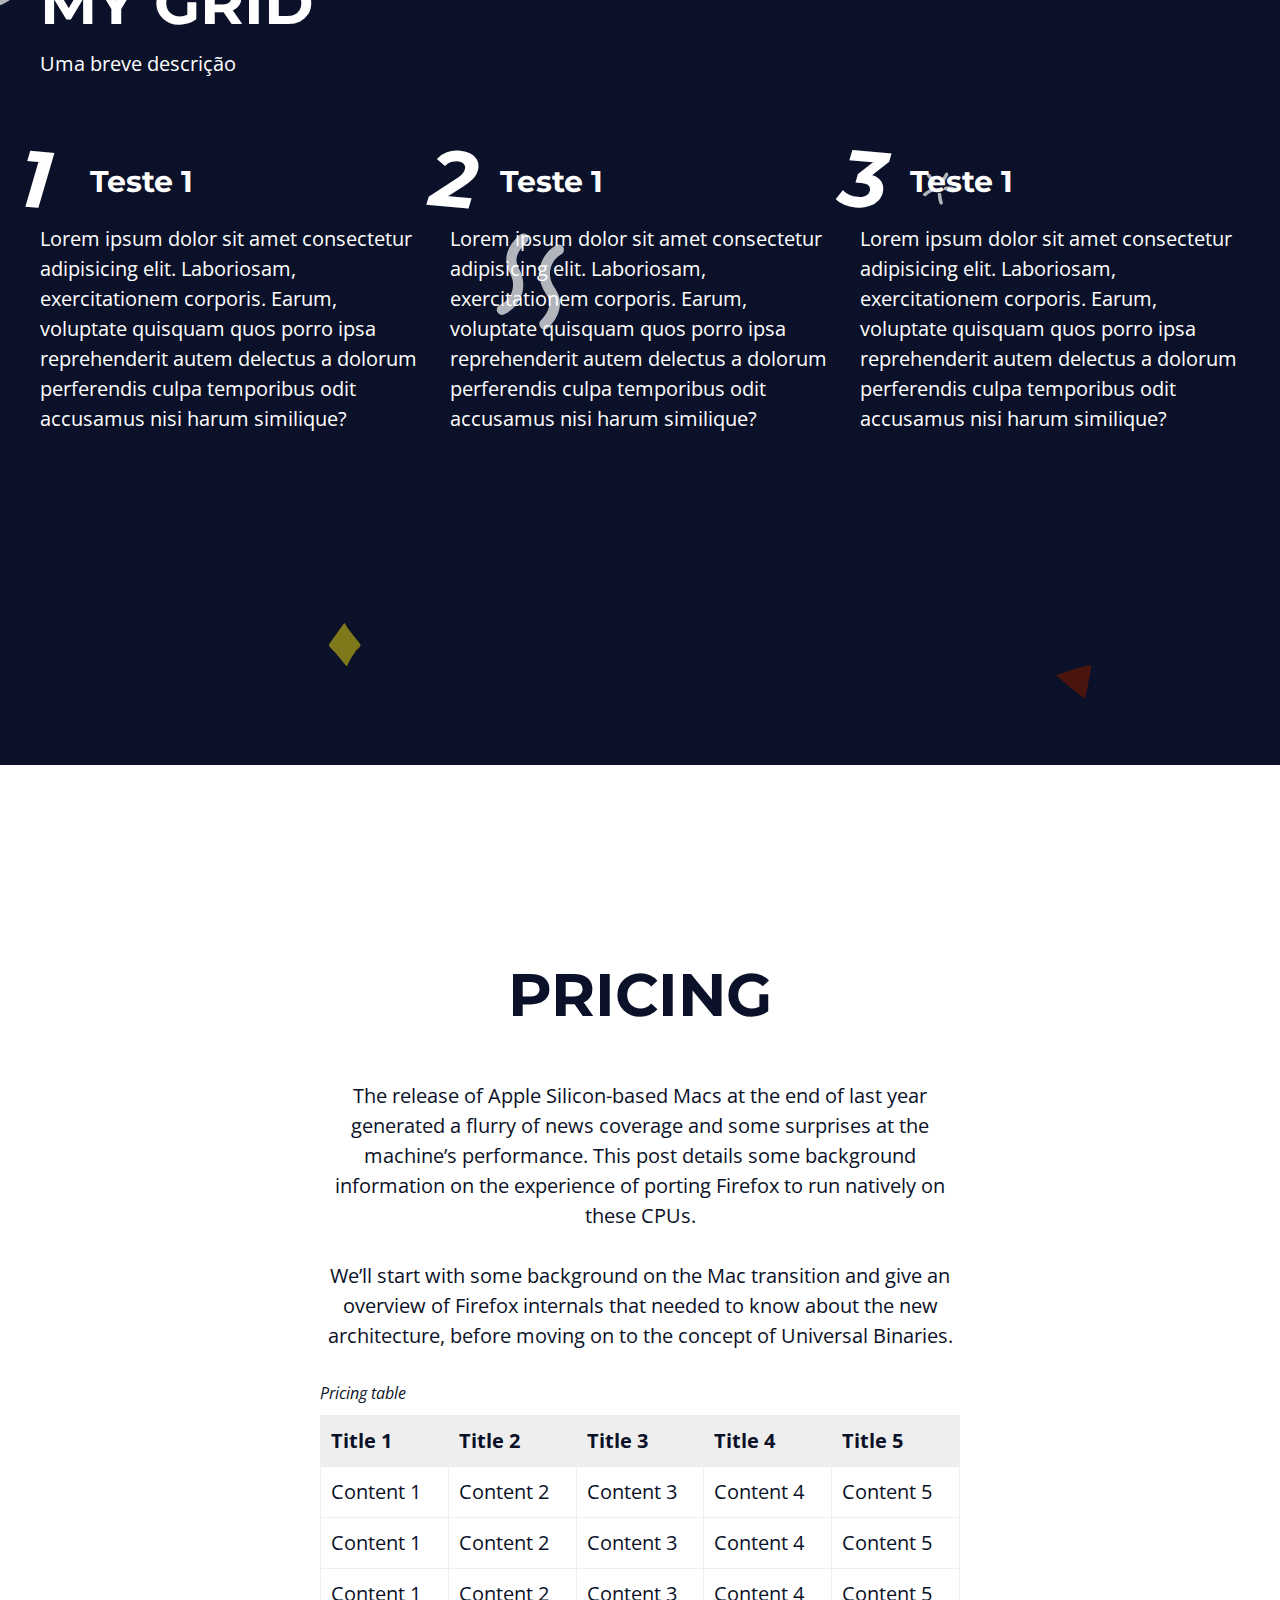
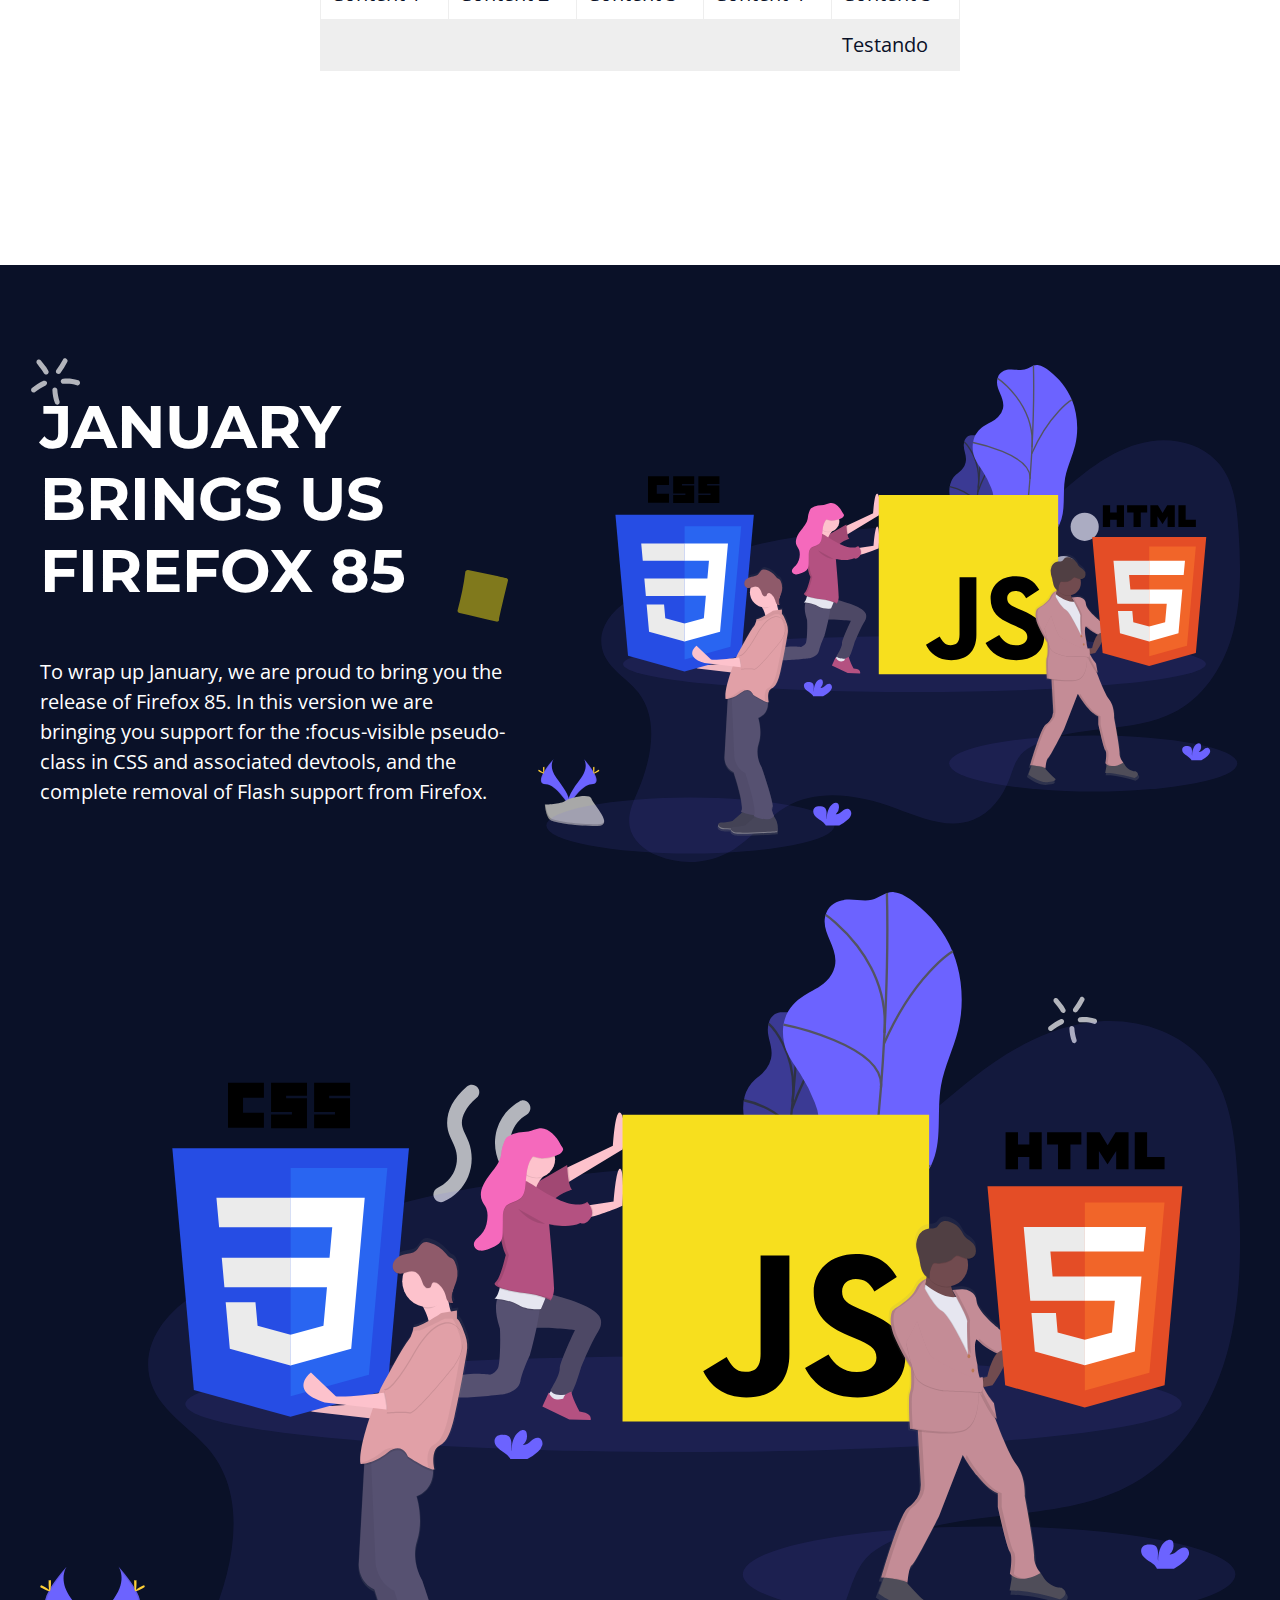
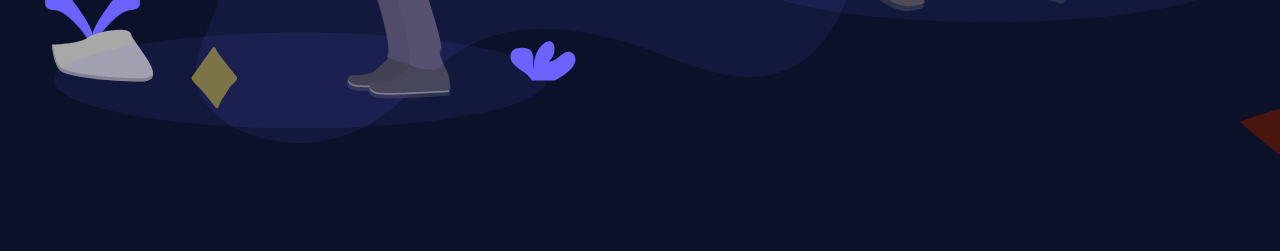
==== commit 39be308c: "Aula 11 (620) - Landng Page - form de contato e footer - fazendo a div ocupar 2 celulas no display g" ====
--- a/landing-page/index.html
+++ b/landing-page/index.html
@@ -29,7 +29,7 @@
                     <li><a href="#gallery">gallery</a></li>
                     <li><a href="#grid-two">grid-two</a></li>
                     <li><a href="#pricing">pricing</a></li>
-                    <li><a href="#">contact</a></li>
+                    <li><a href="#contact">contact</a></li>
                 </ul>
             </nav>
         </div>
@@ -203,6 +203,23 @@
             </div>
         </div>
     </section>
+    <section id="contact" class="intro main-bg section">
+        <div class="main-content intro-content">
+            <div class="intro-text-content">
+                <h2>January brings us Firefox 85</h2>
+                <p>To wrap up January, we are proud to bring you the release of Firefox 85. In this version we are
+                    bringing you support for the :focus-visible pseudo-class in CSS and associated devtools, and the
+                    complete removal of Flash support from Firefox.</p>
+            </div>
+            <div class="intro-img">
+                <img src="./assets/img/javascript.svg" alt="Logo de HTML, CSS e JS.">
+            </div>
+            
+            <div class="contact-form">
+                <img src="./assets/img/javascript.svg" alt="Logo de HTML, CSS e JS.">
+            </div>
+        </div>
+    </section>
 </body>
 
 </html>--- a/landing-page/assets/css/styles.css
+++ b/landing-page/assets/css/styles.css
@@ -1,7 +1,7 @@
 .intro-content {
     display: grid;
     position: relative;
-    top: -8rem;
+    /*top: -8rem;*/
     grid-template-columns: 1fr 1.5fr;
     gap: var(--gap);
     min-height: 100vh;
@@ -84,4 +84,8 @@
 
 .gallery-img img:hover{
     transform: translate(-3%, 3%) scale(1.2) rotate(5deg);
+}
+
+.contact-form{
+    grid-column: span 2;
 }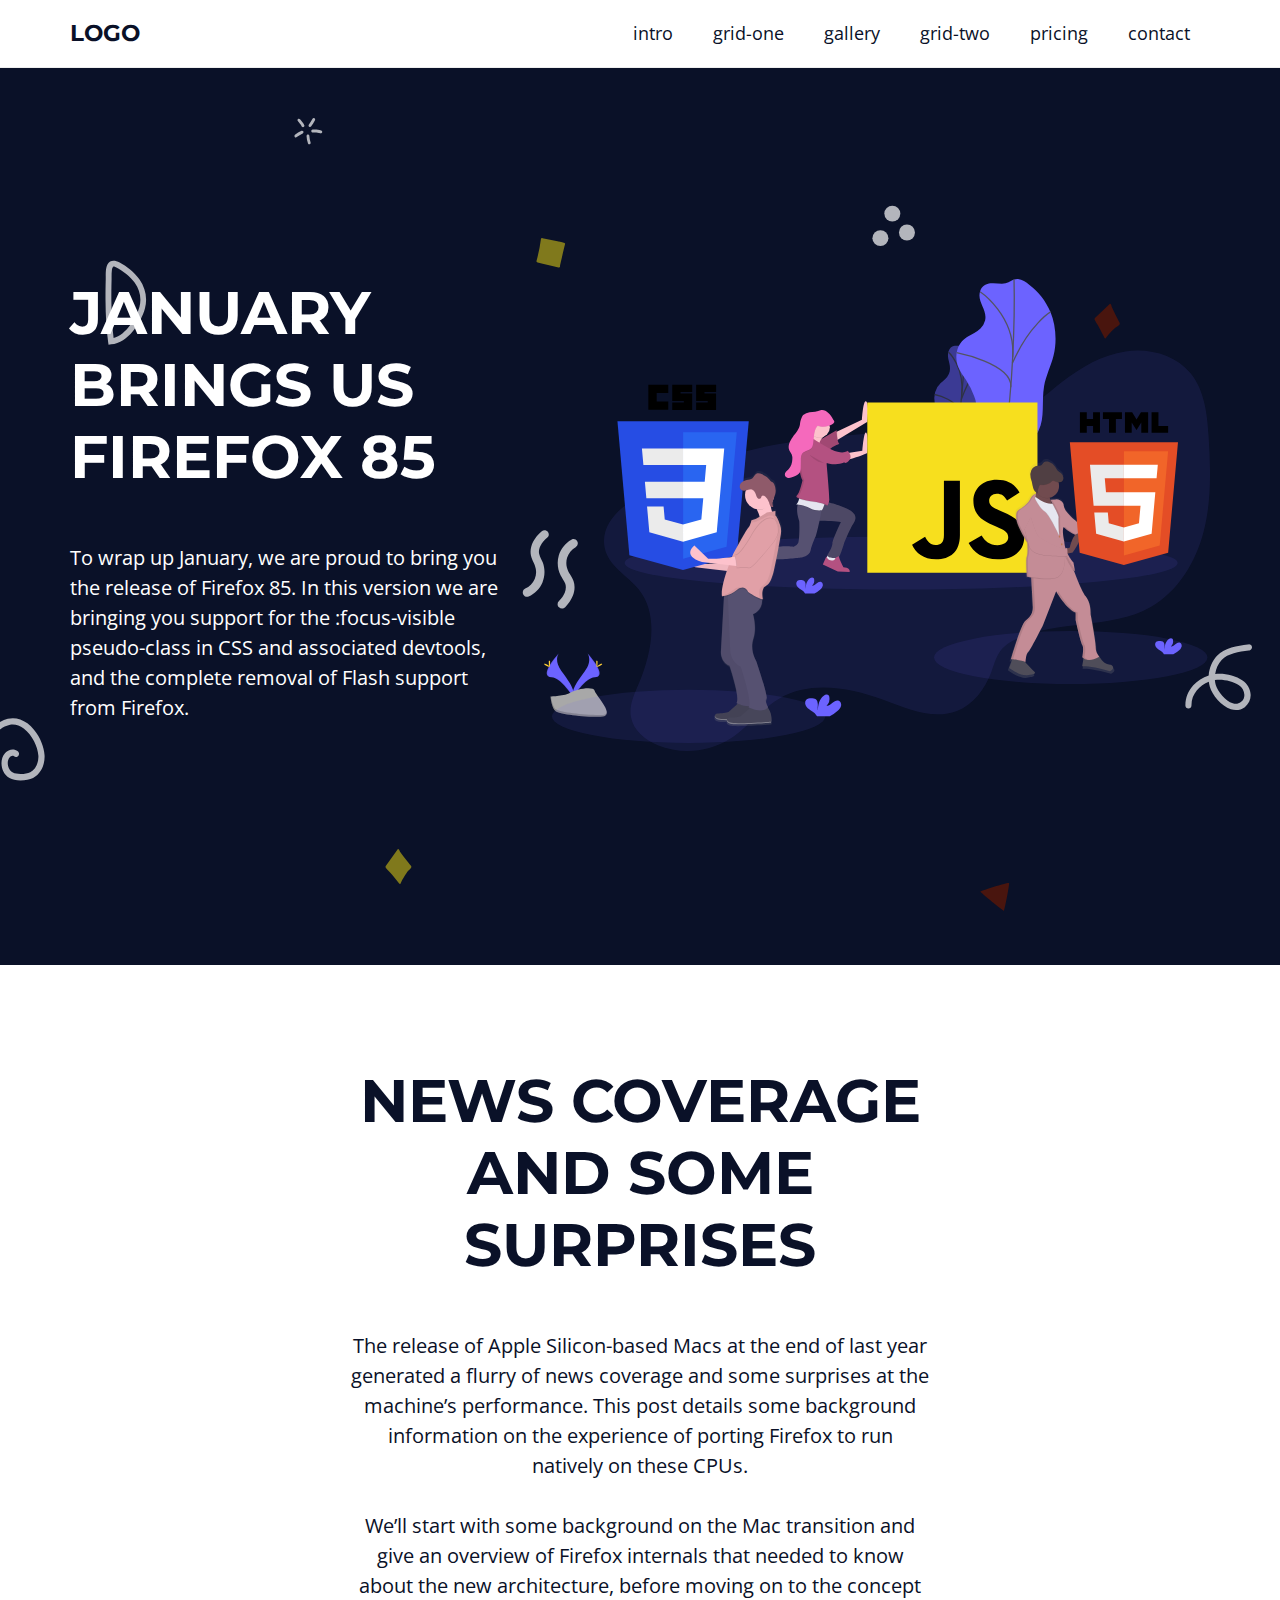
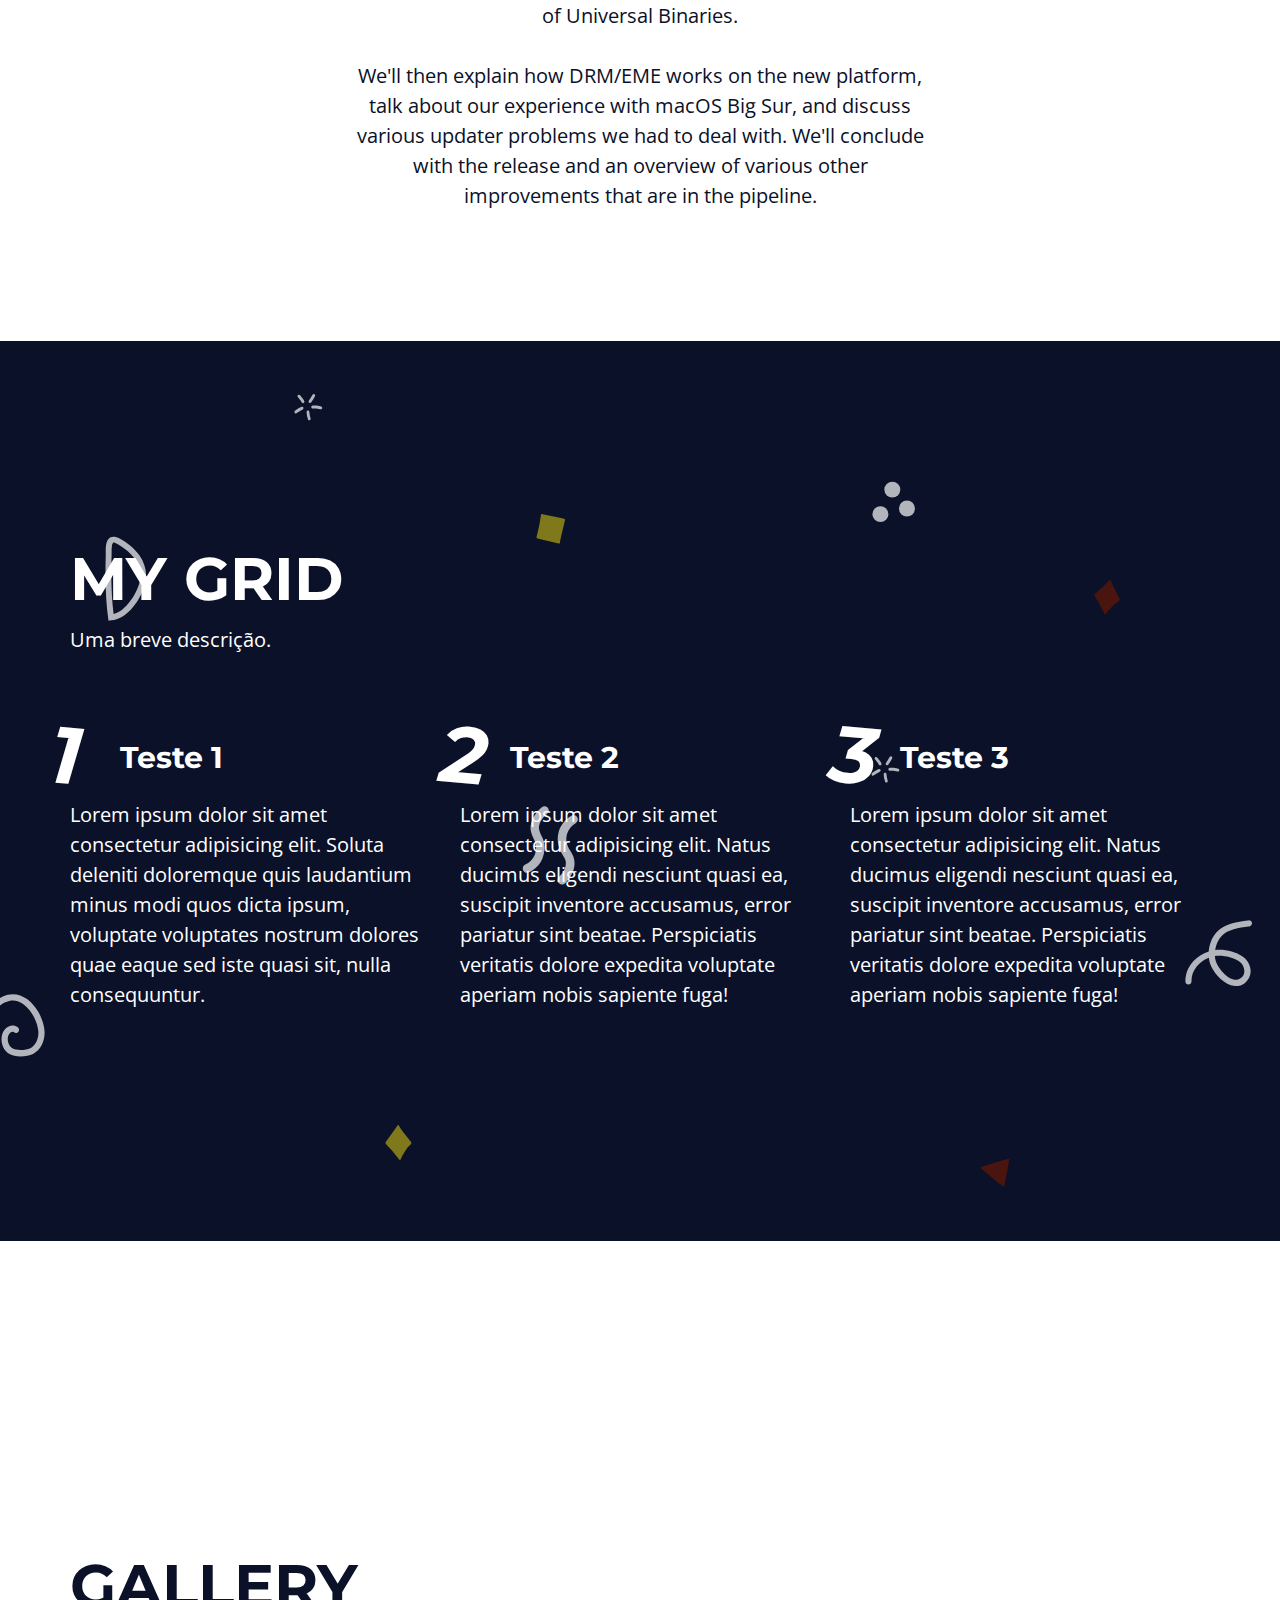
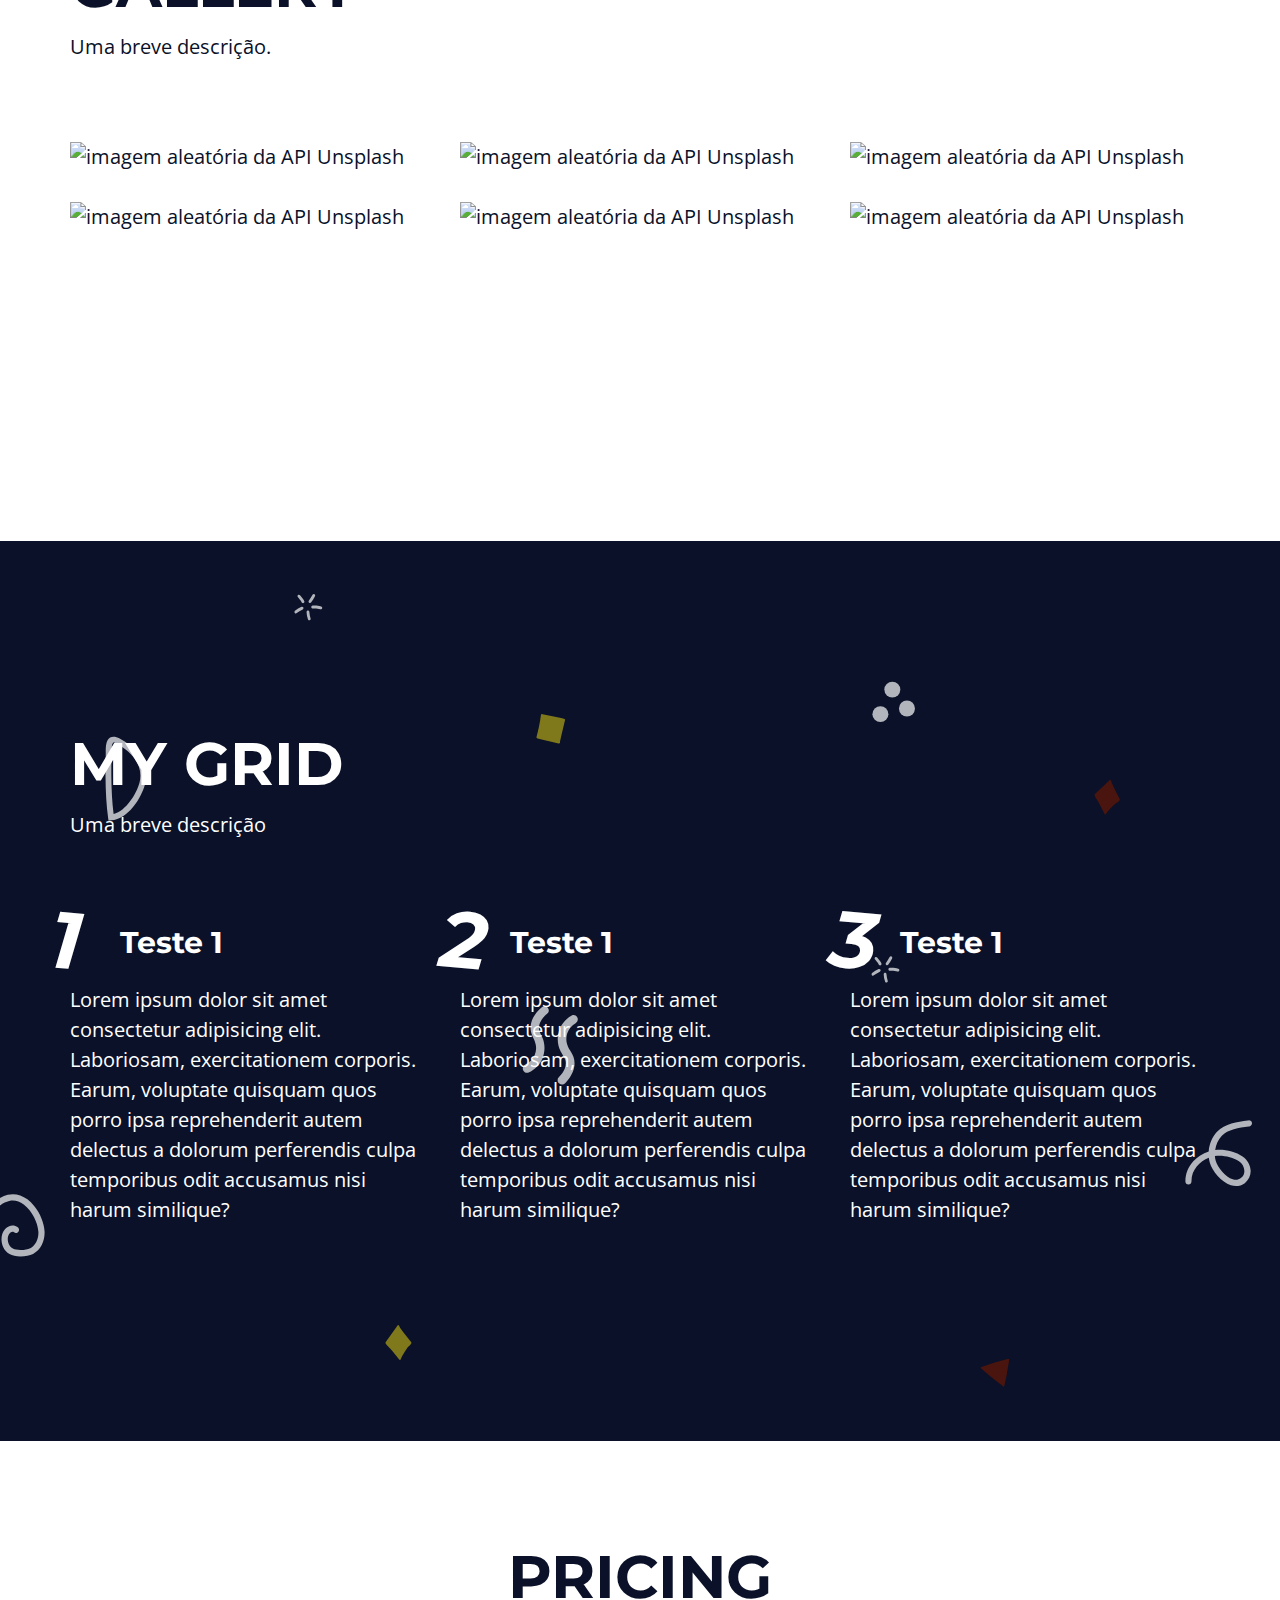
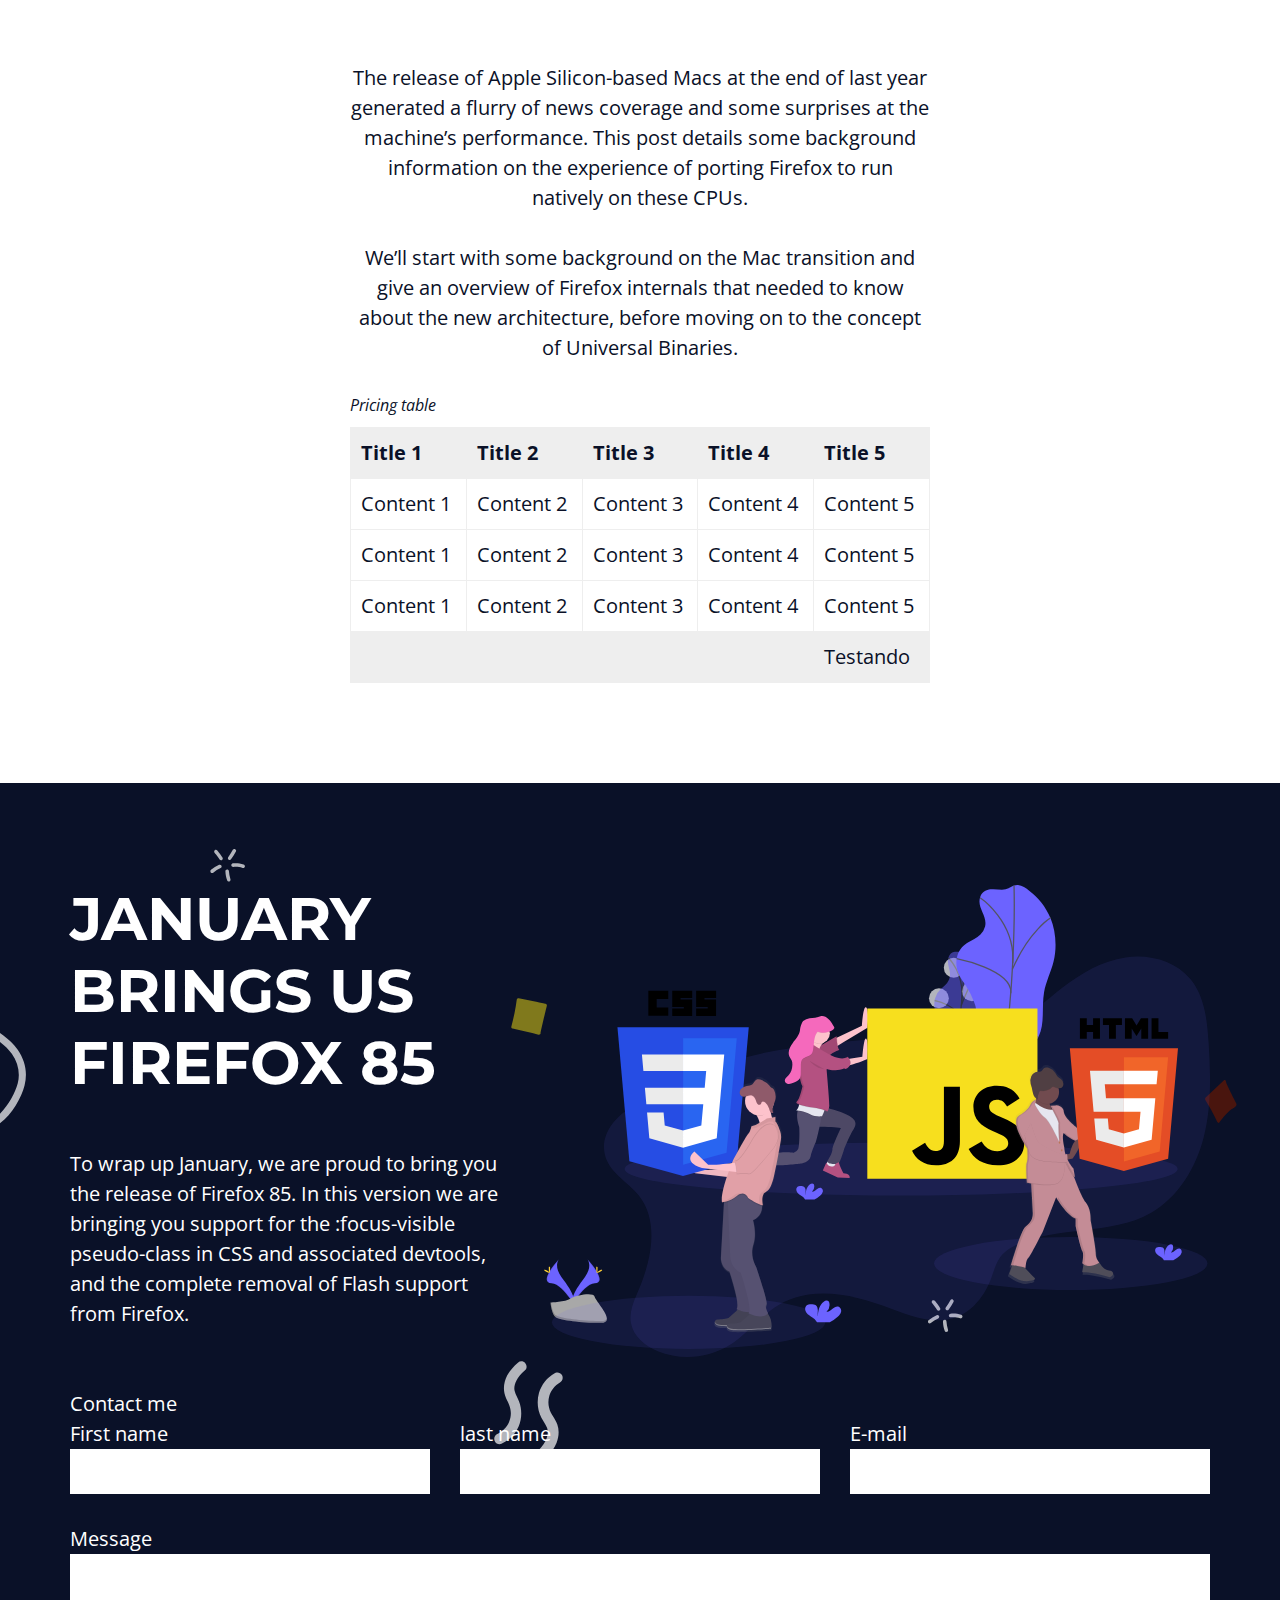
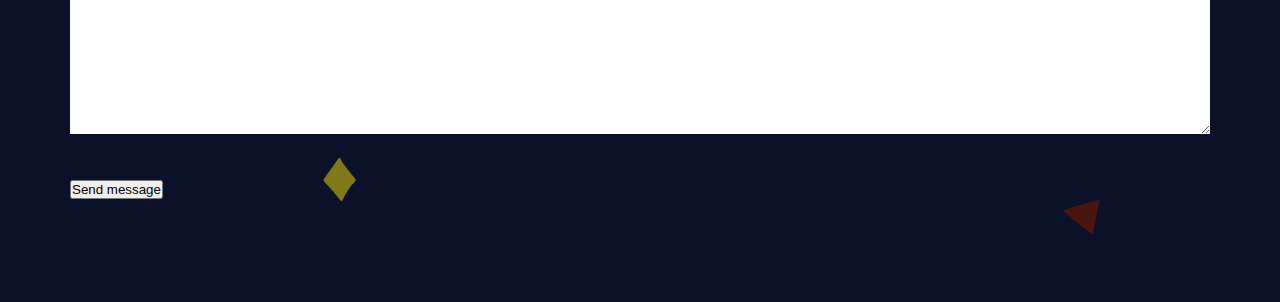
==== commit cb9c8565: "Descendo a textarea com uso de classe especifica e sobrescrevendo o flex" ====
--- a/landing-page/index.html
+++ b/landing-page/index.html
@@ -214,9 +214,36 @@
             <div class="intro-img">
                 <img src="./assets/img/javascript.svg" alt="Logo de HTML, CSS e JS.">
             </div>
-            
+
             <div class="contact-form">
-                <img src="./assets/img/javascript.svg" alt="Logo de HTML, CSS e JS.">
+              <fieldset class="form-grid">
+                
+                <legend>Contact me</legend>
+
+                <div class="form-group">
+                    <label for="first-name">First name</label>
+                    <input type="text" name="first-name" id="first-name">
+                </div>
+
+                <div class="form-group">
+                    <label for="last-name">last name</label>
+                    <input type="text" name="last-name" id="last-name">
+                </div>
+
+                <div class="form-group">
+                    <label for="email">E-mail</label>
+                    <input type="email" name="email" id="email">
+                </div>
+
+                <div class="form-group full-width">
+                    <label for="message">Message</label>
+                    <textarea name="message" id="" cols="30" rows="10"></textarea>
+                </div>
+
+                <div class="form-group">
+                    <button type="submit">Send message</button>
+                </div>
+              </fieldset>
             </div>
         </div>
     </section>
--- a/landing-page/assets/css/elements.css
+++ b/landing-page/assets/css/elements.css
@@ -1,6 +1,7 @@
 * {
     margin: 0;
     padding: 0;
+    box-sizing: border-box;
 }
 
 html{
--- a/landing-page/assets/css/classes.css
+++ b/landing-page/assets/css/classes.css
@@ -22,4 +22,9 @@
 
 .menu-spacing{
     height: 6.5rem;
+}
+
+body .full-width{
+    width: 100%;
+    flex: 1 1 100%;
 }--- a/landing-page/assets/css/styles.css
+++ b/landing-page/assets/css/styles.css
@@ -41,7 +41,7 @@
     margin-bottom: 1rem;
 }
 
-.grid-description{
+.grid-description {
     padding-bottom: 5rem;
 }
 
@@ -71,21 +71,44 @@
     transform: rotate(5deg);
 }
 
-.gallery-img{
+.gallery-img {
     width: 100%;
     max-width: 36rem;
     max-height: 360px;
     overflow: hidden;
 }
 
-.gallery-img img{
+.gallery-img img {
     transition: all 300ms ease-in-out;
 }
 
-.gallery-img img:hover{
+.gallery-img img:hover {
     transform: translate(-3%, 3%) scale(1.2) rotate(5deg);
 }
 
-.contact-form{
+.contact-form {
     grid-column: span 2;
+}
+
+.contact-form .form-grid {
+    border: none;
+    display: flex;
+    flex-direction: row;
+    flex-wrap: wrap;
+    gap: var(--gap);
+}
+
+.form-group {
+    flex: 1 1 32rem;
+}
+
+.form-group label {
+    display: block;
+}
+
+.form-group input, .form-group textarea {
+    border:  none;
+    background: var(--white-color);
+    padding: 1.5rem 2rem;
+    width: 100%;
 }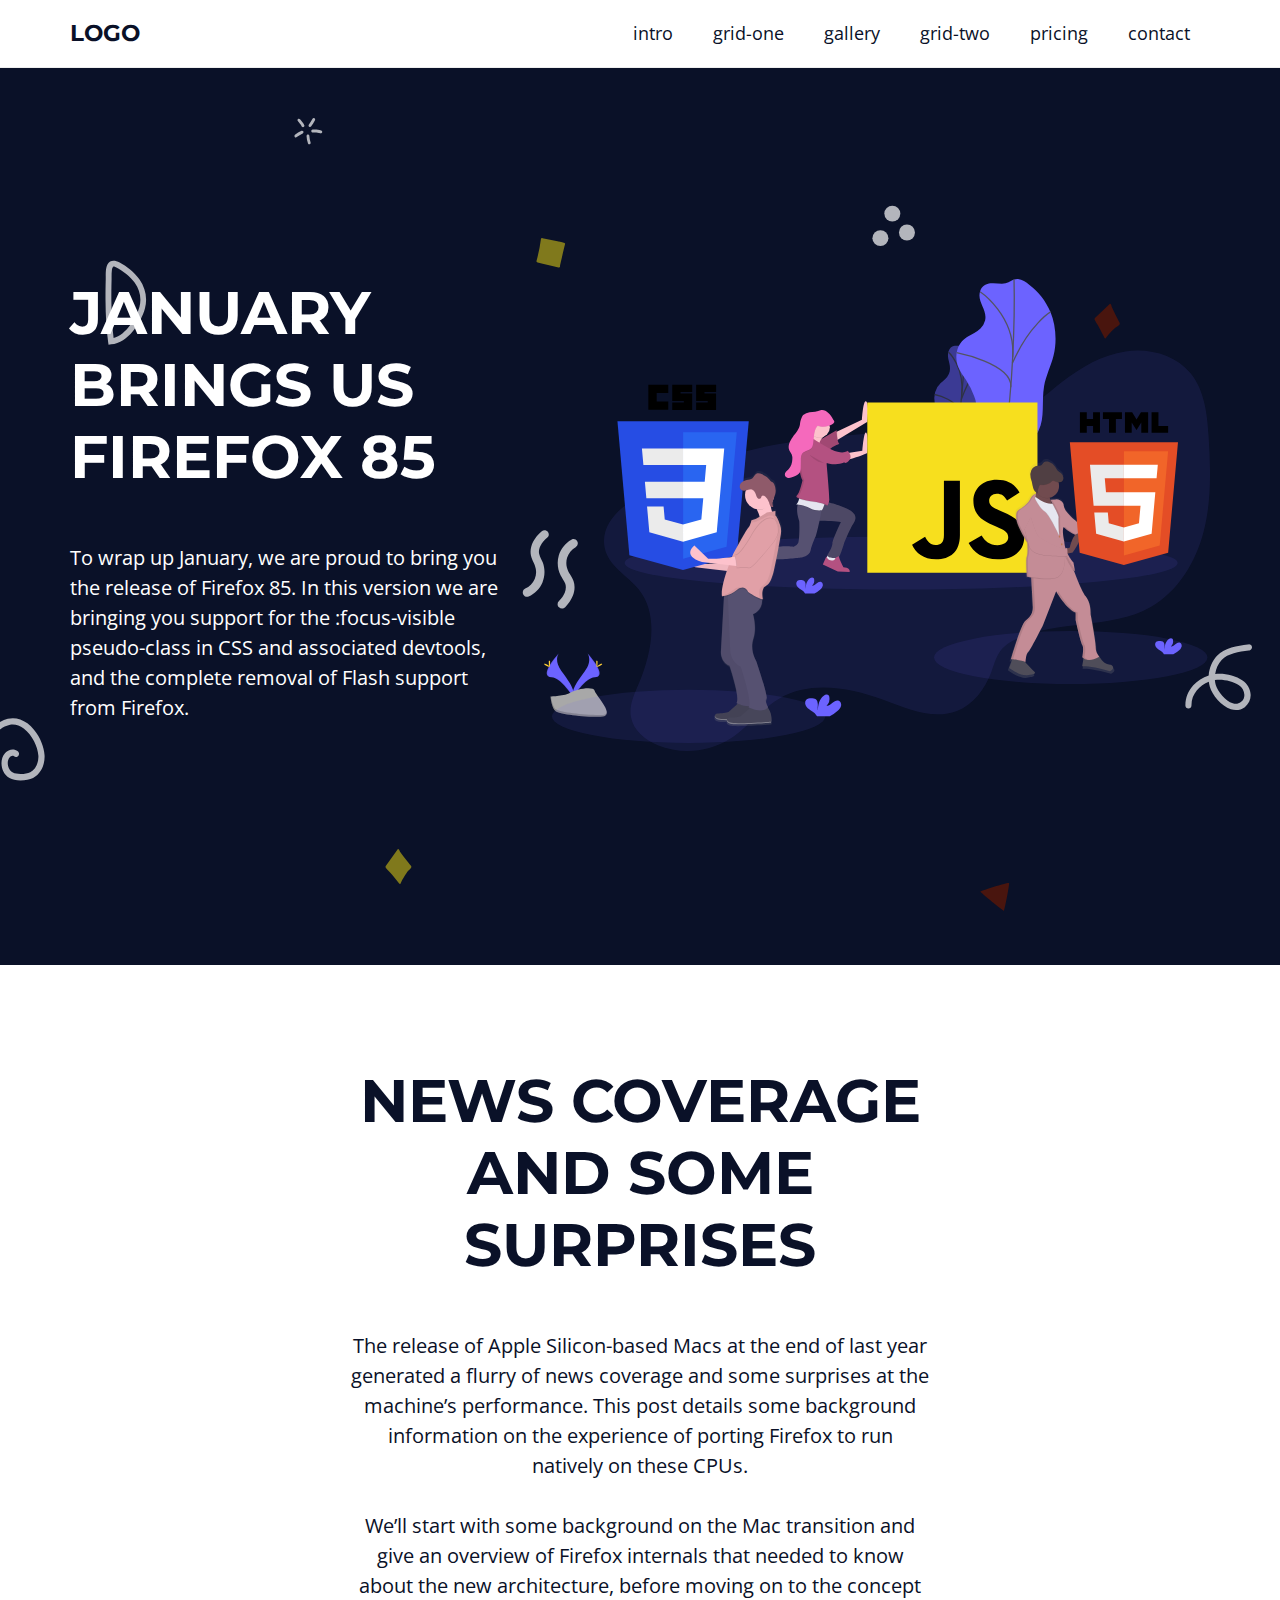
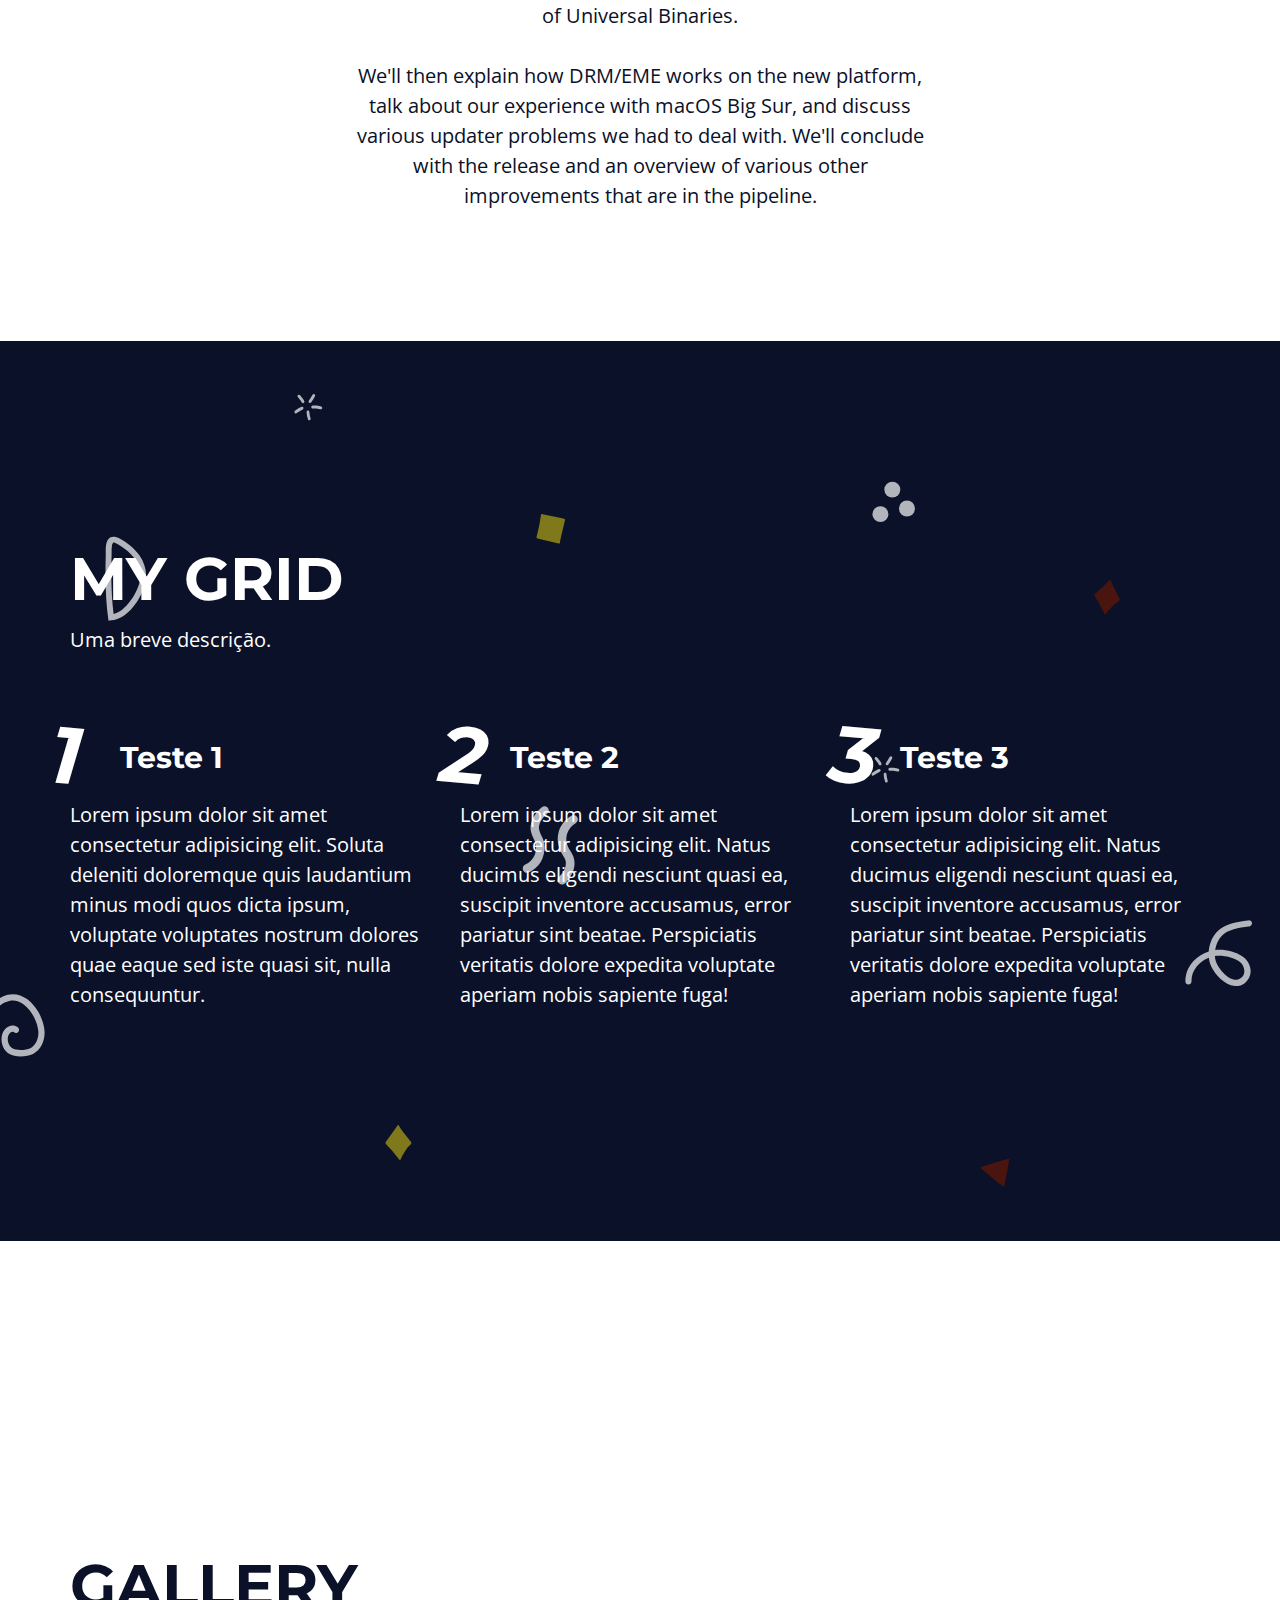
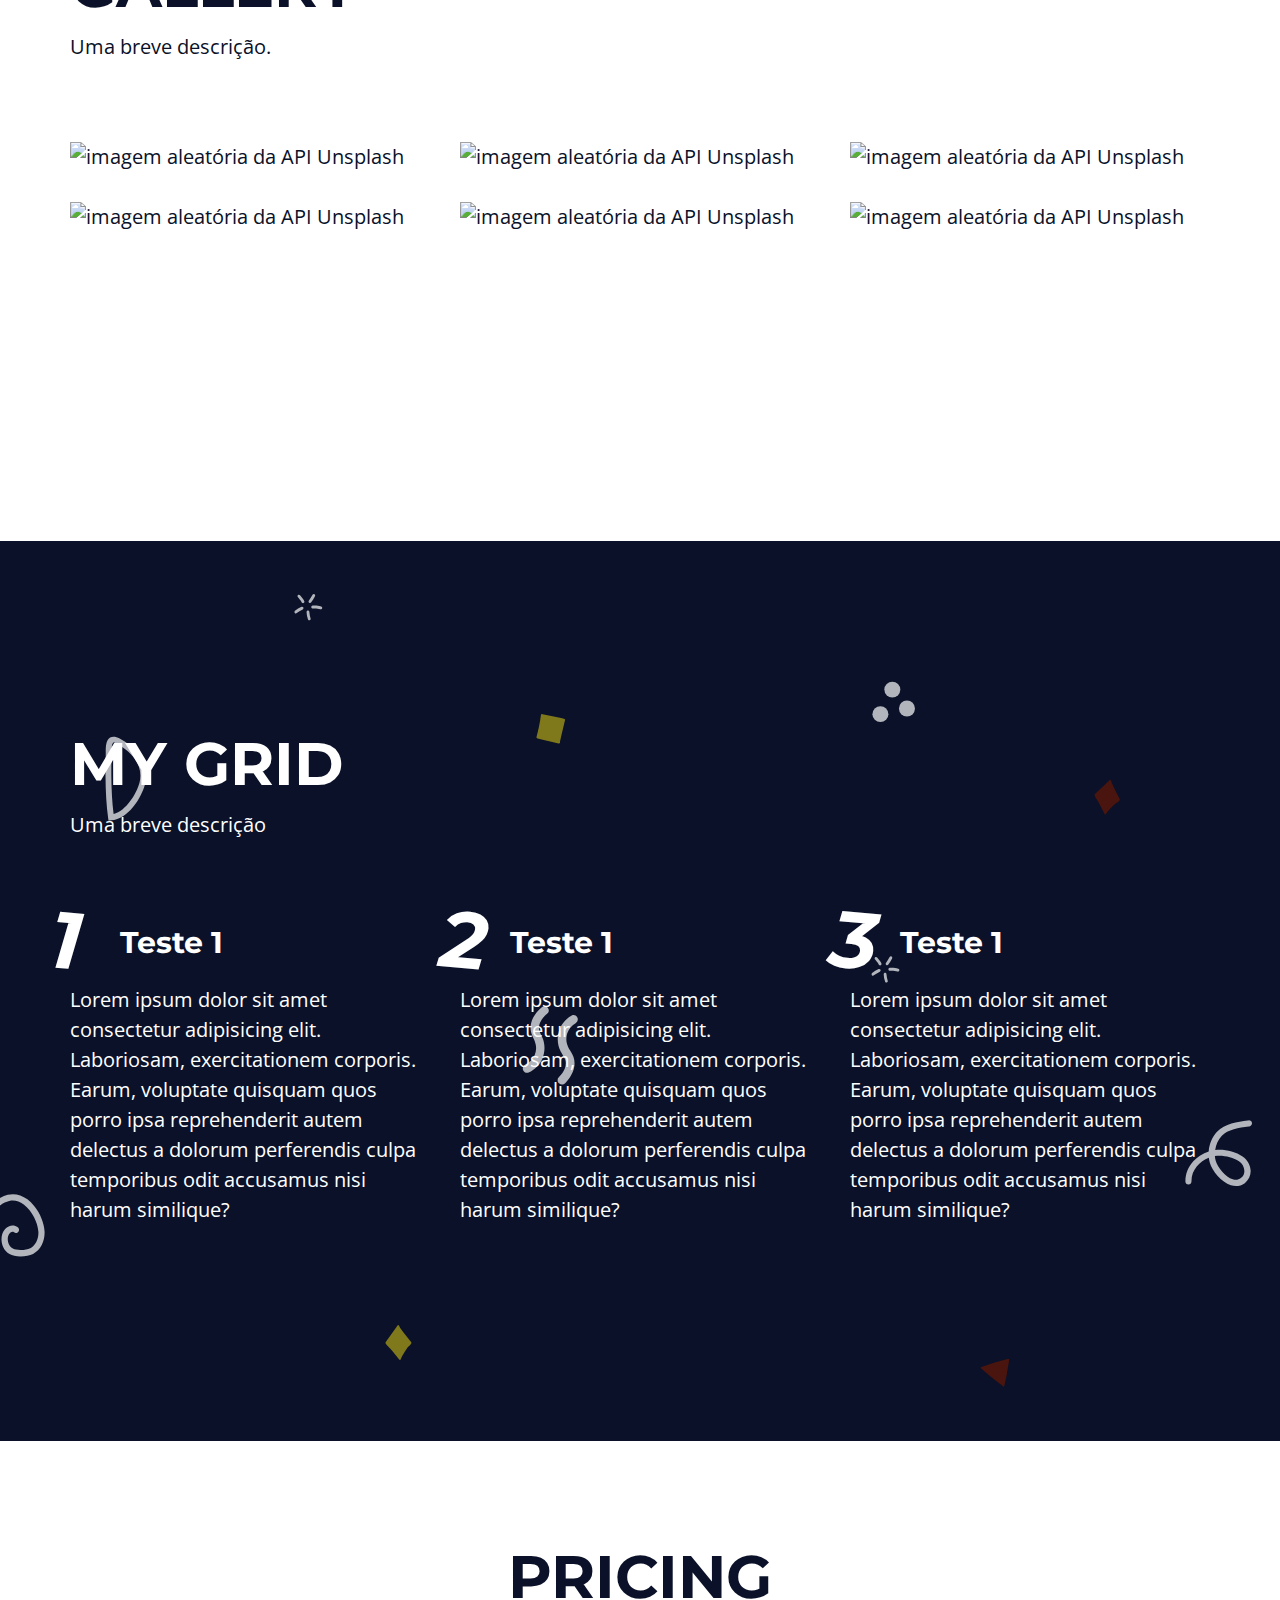
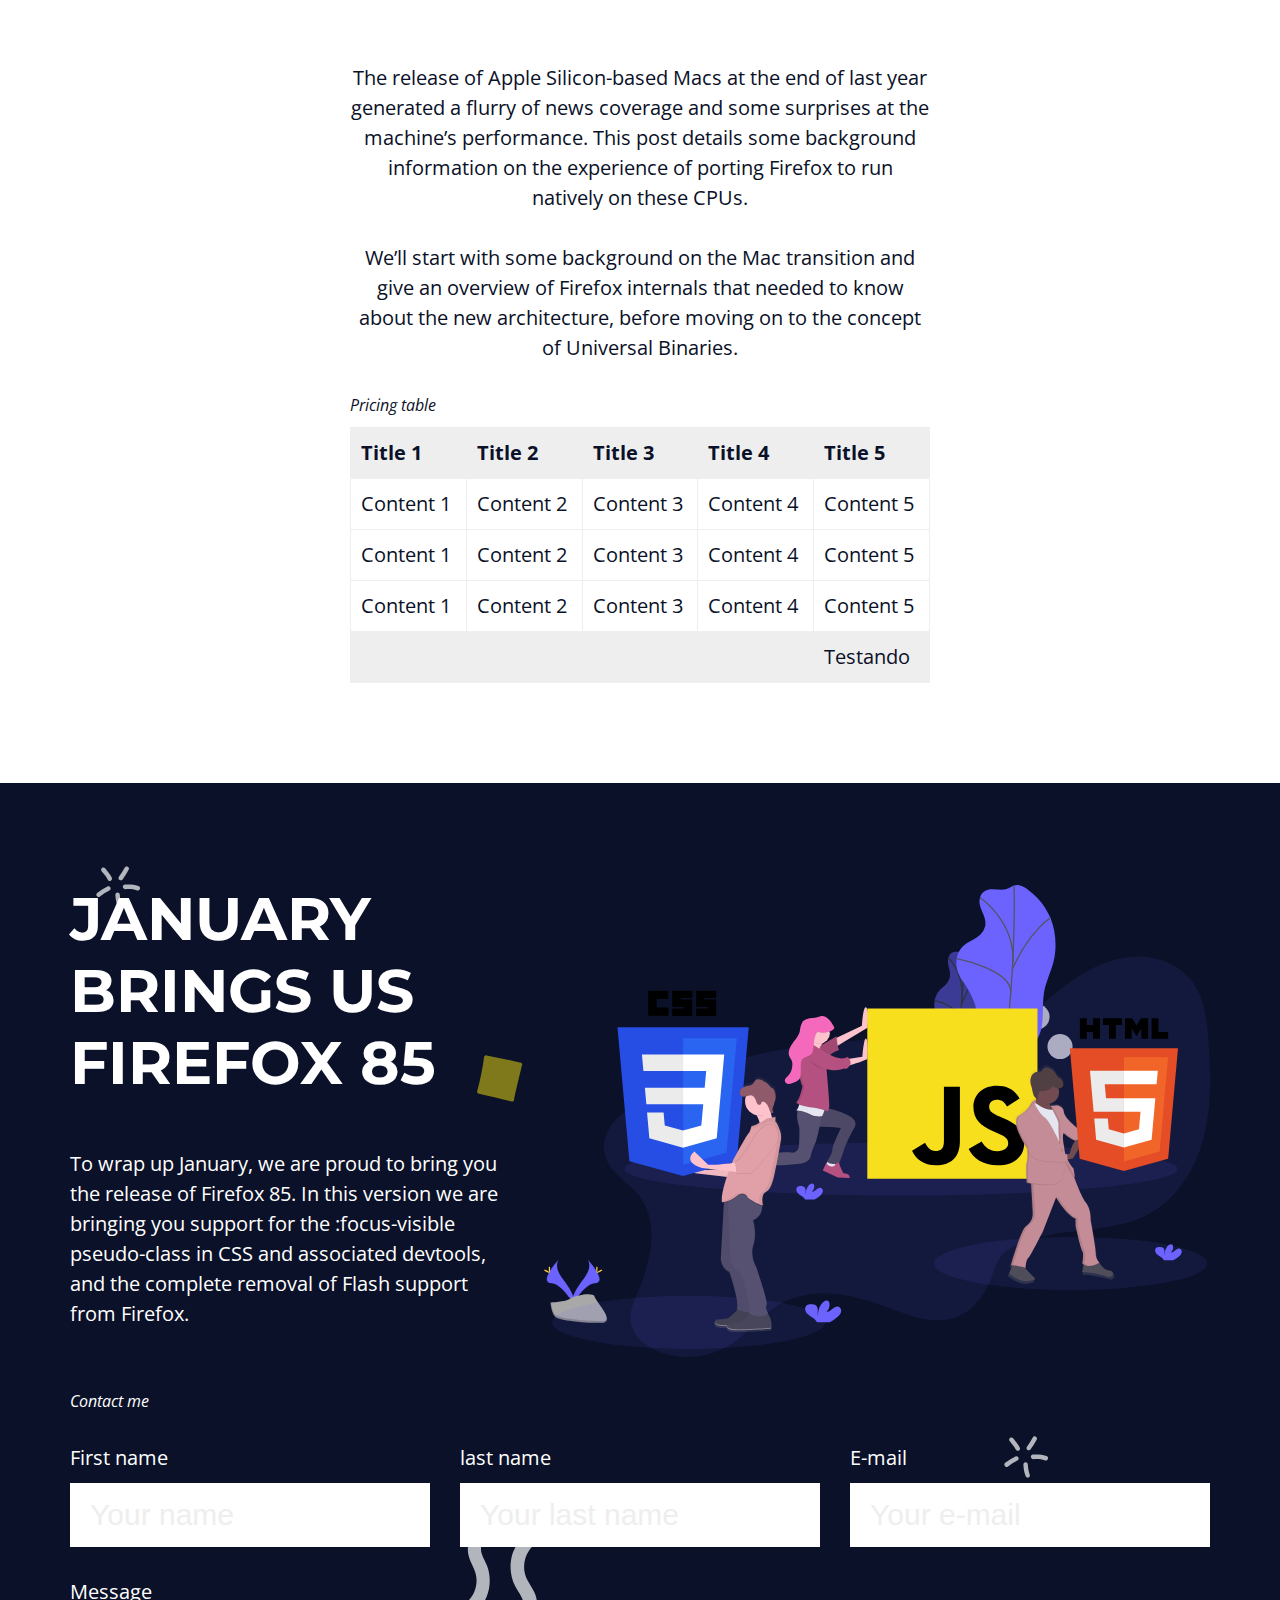
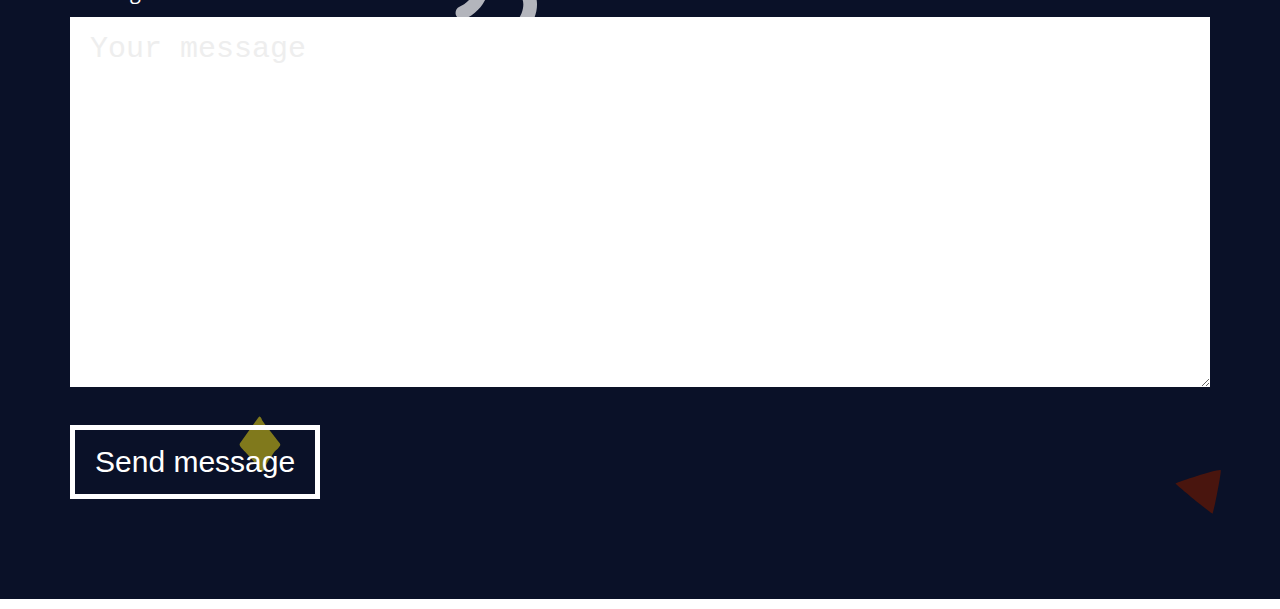
==== commit 434440cd: "form criado e já responsivo" ====
--- a/landing-page/index.html
+++ b/landing-page/index.html
@@ -222,25 +222,25 @@
 
                 <div class="form-group">
                     <label for="first-name">First name</label>
-                    <input type="text" name="first-name" id="first-name">
+                    <input type="text" name="first-name" id="first-name" placeholder="Your name">
                 </div>
 
                 <div class="form-group">
                     <label for="last-name">last name</label>
-                    <input type="text" name="last-name" id="last-name">
+                    <input type="text" name="last-name" id="last-name" placeholder="Your last name">
                 </div>
 
                 <div class="form-group">
                     <label for="email">E-mail</label>
-                    <input type="email" name="email" id="email">
+                    <input type="email" name="email" id="email" placeholder="Your e-mail">
                 </div>
 
                 <div class="form-group full-width">
                     <label for="message">Message</label>
-                    <textarea name="message" id="" cols="30" rows="10"></textarea>
-                </div>
-
-                <div class="form-group">
+                    <textarea name="message" id="" cols="30" rows="10" placeholder="Your message"></textarea>
+                </div>
+
+                <div class="form-group full-width">
                     <button type="submit">Send message</button>
                 </div>
               </fieldset>
--- a/landing-page/assets/css/styles.css
+++ b/landing-page/assets/css/styles.css
@@ -98,12 +98,19 @@
     gap: var(--gap);
 }
 
+.form-grid legend{
+    font-style: italic;
+    font-size: 1.6rem;
+    margin-bottom: 3rem;
+}
+
 .form-group {
     flex: 1 1 32rem;
 }
 
 .form-group label {
     display: block;
+    margin-bottom: 1rem;
 }
 
 .form-group input, .form-group textarea {
@@ -111,4 +118,29 @@
     background: var(--white-color);
     padding: 1.5rem 2rem;
     width: 100%;
+    font-size: 3rem;
+    outline: none;
+}
+
+.form-group input:focus, .form-group textarea:focus{
+    box-shadow: 0 0 1rem 0.2rem var(--secondary-color);
+}
+
+.form-group button{
+    border: 0.5rem solid var(--white-color);
+    background: none;
+    color: var(--white-color);
+    padding: 1.5rem 2rem;
+    font-size: 3rem;
+    cursor: pointer;
+    transition: all 300ms ease-in-out;
+}
+
+.form-group button:hover{
+    background: var(--white-color);
+    color: var(--primary-color);
+}
+
+.form-group ::placeholder{
+    color: var(--light-gray-color);
 }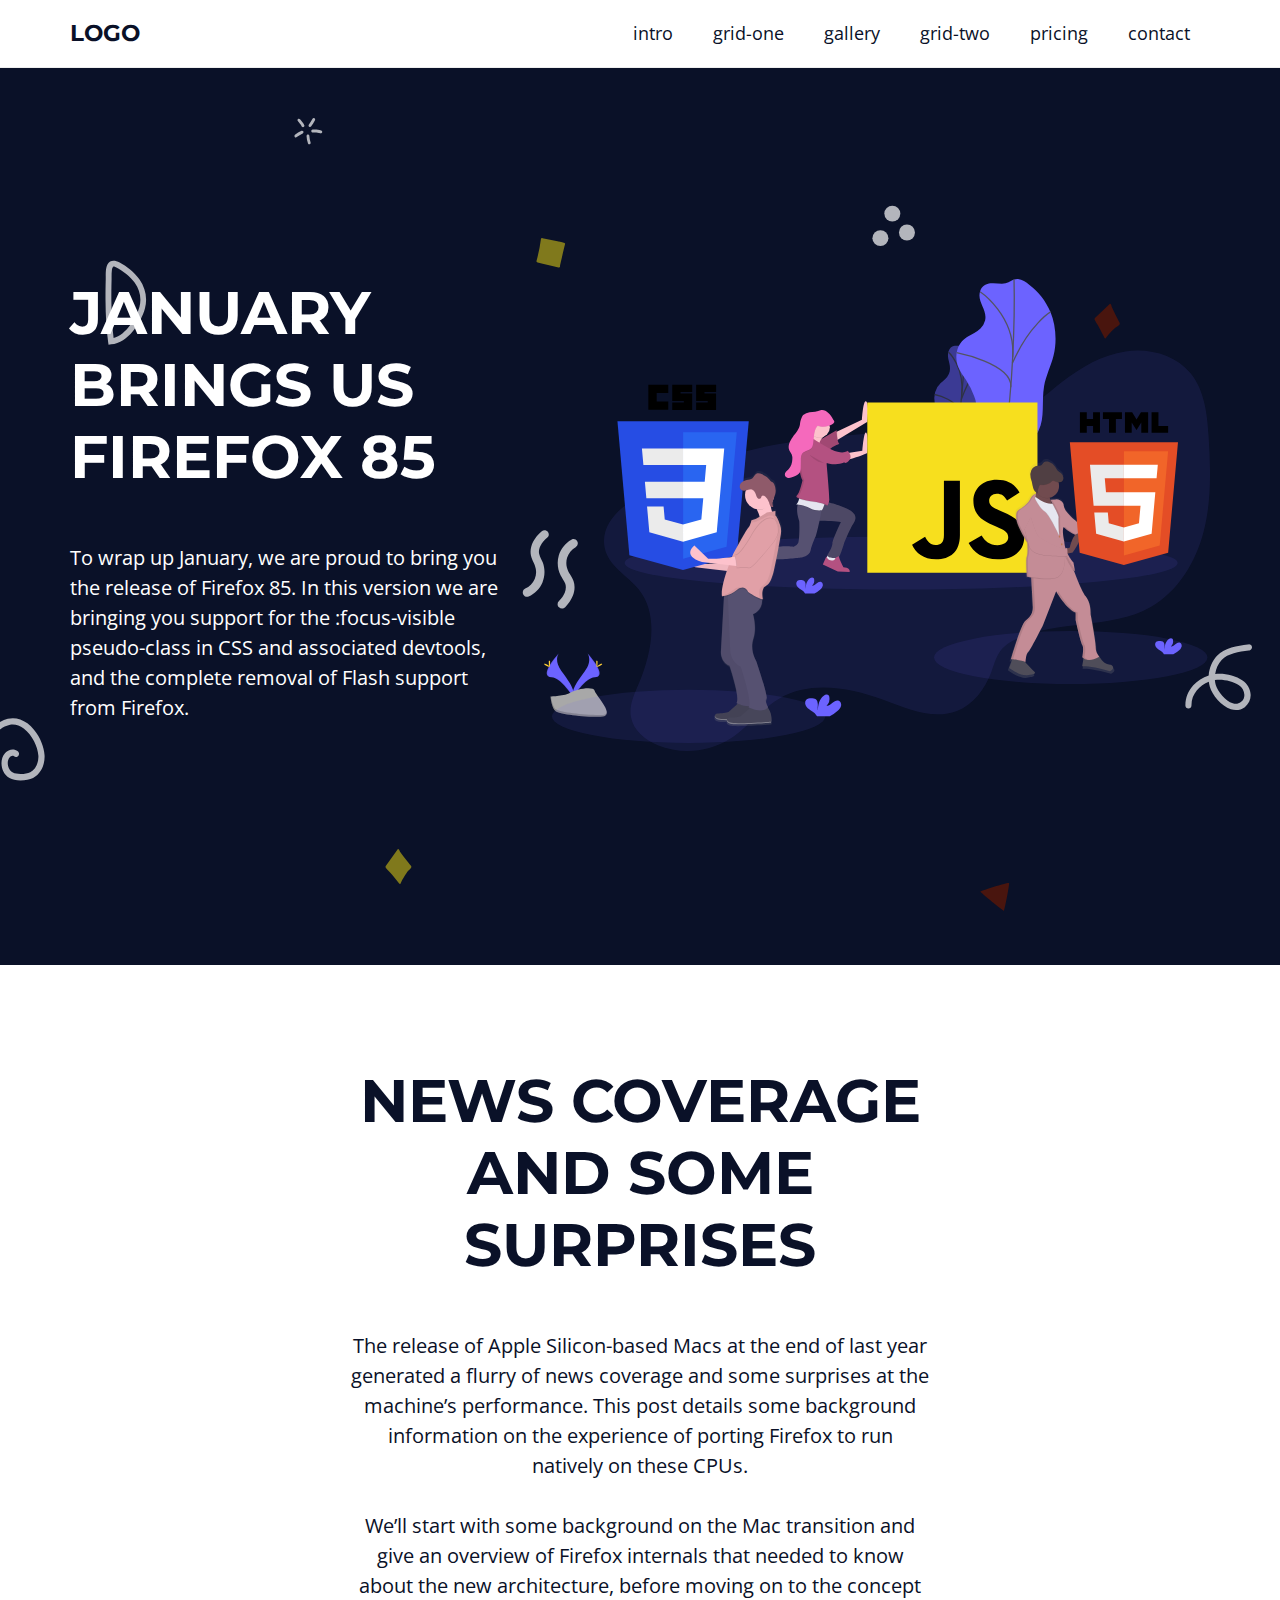
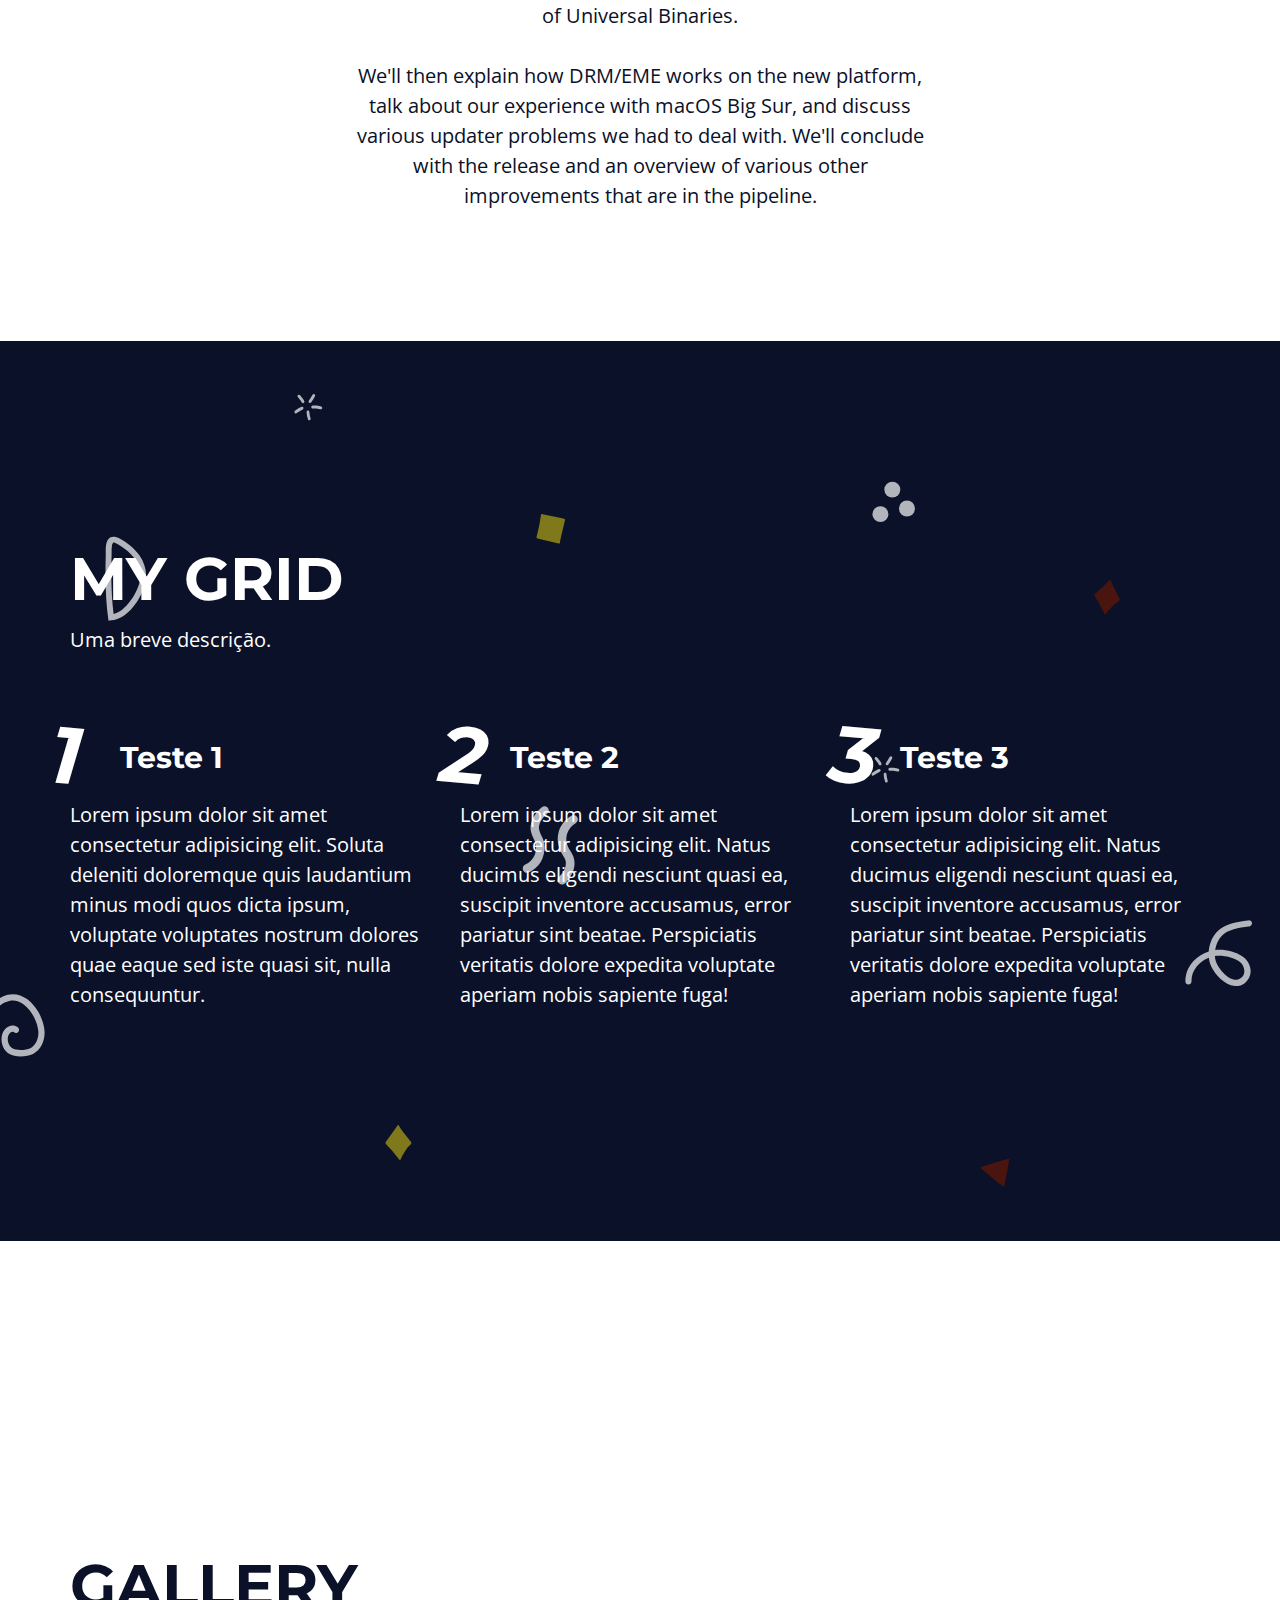
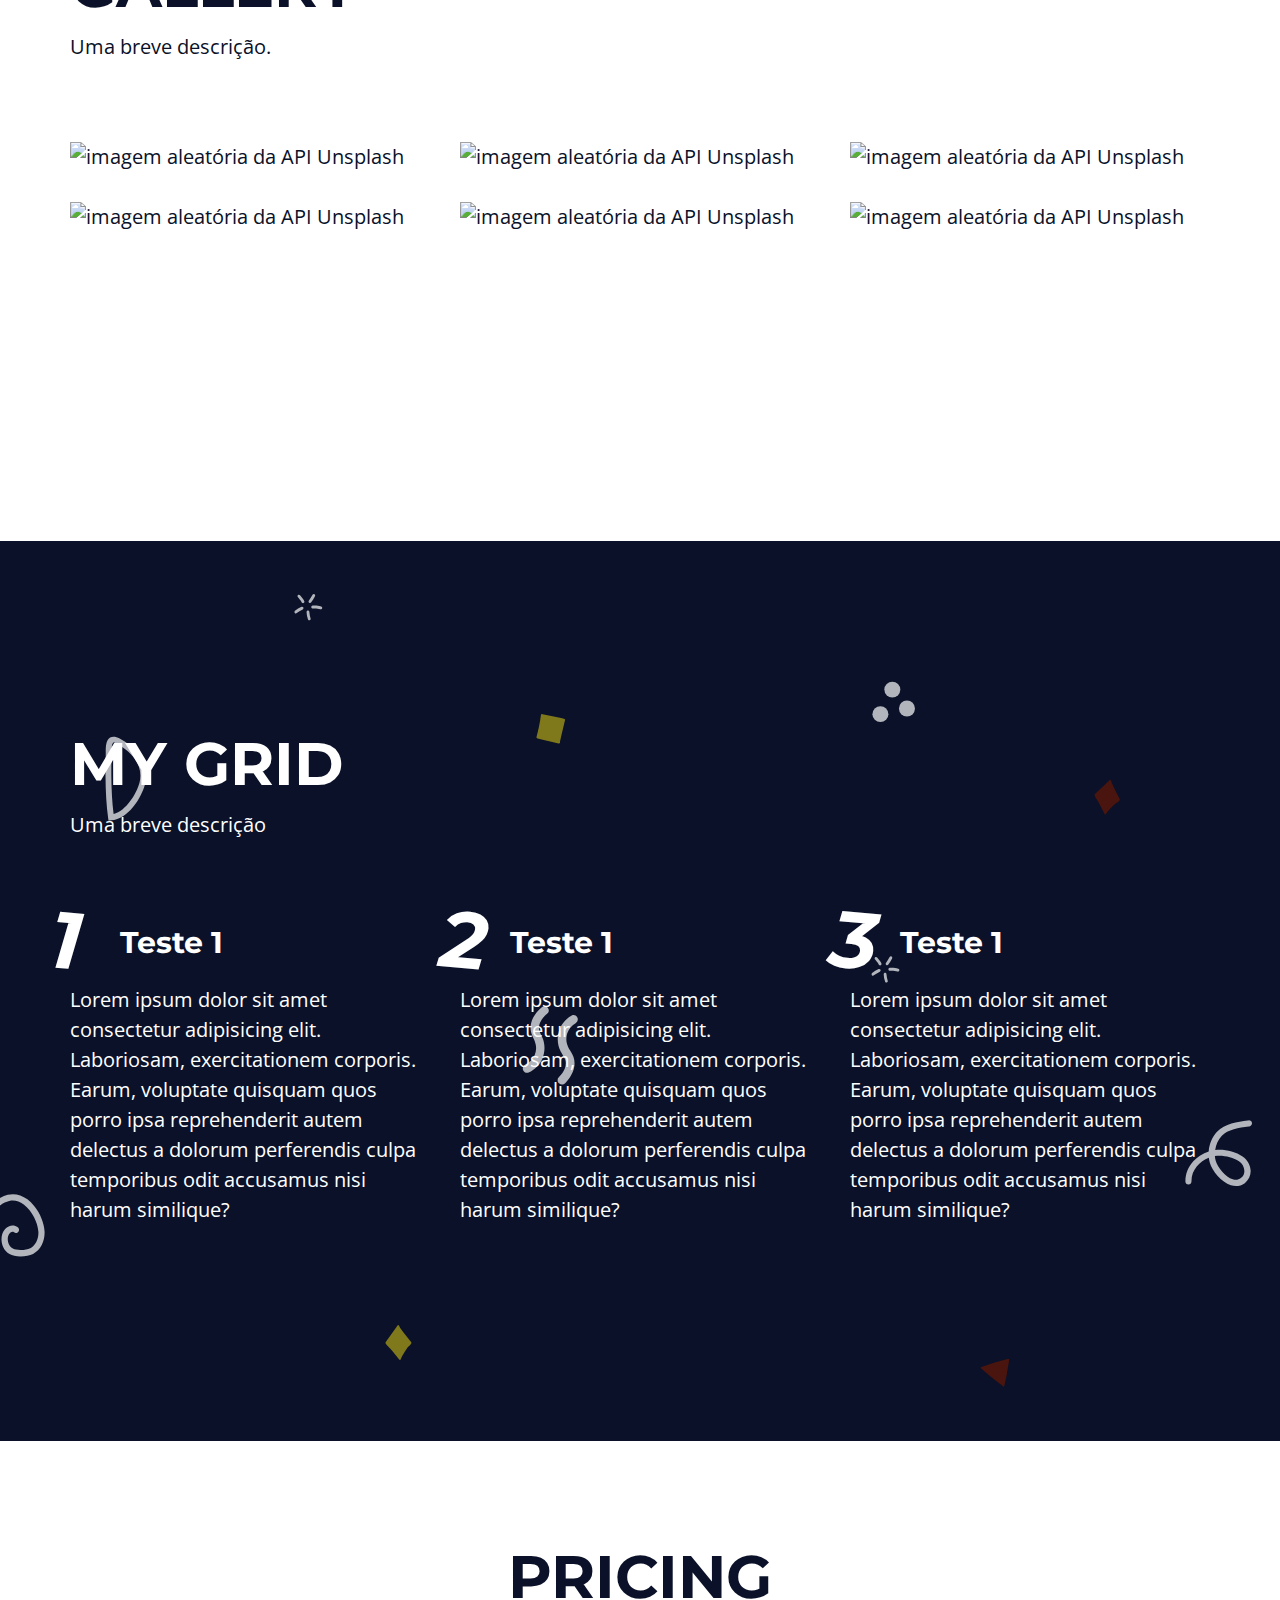
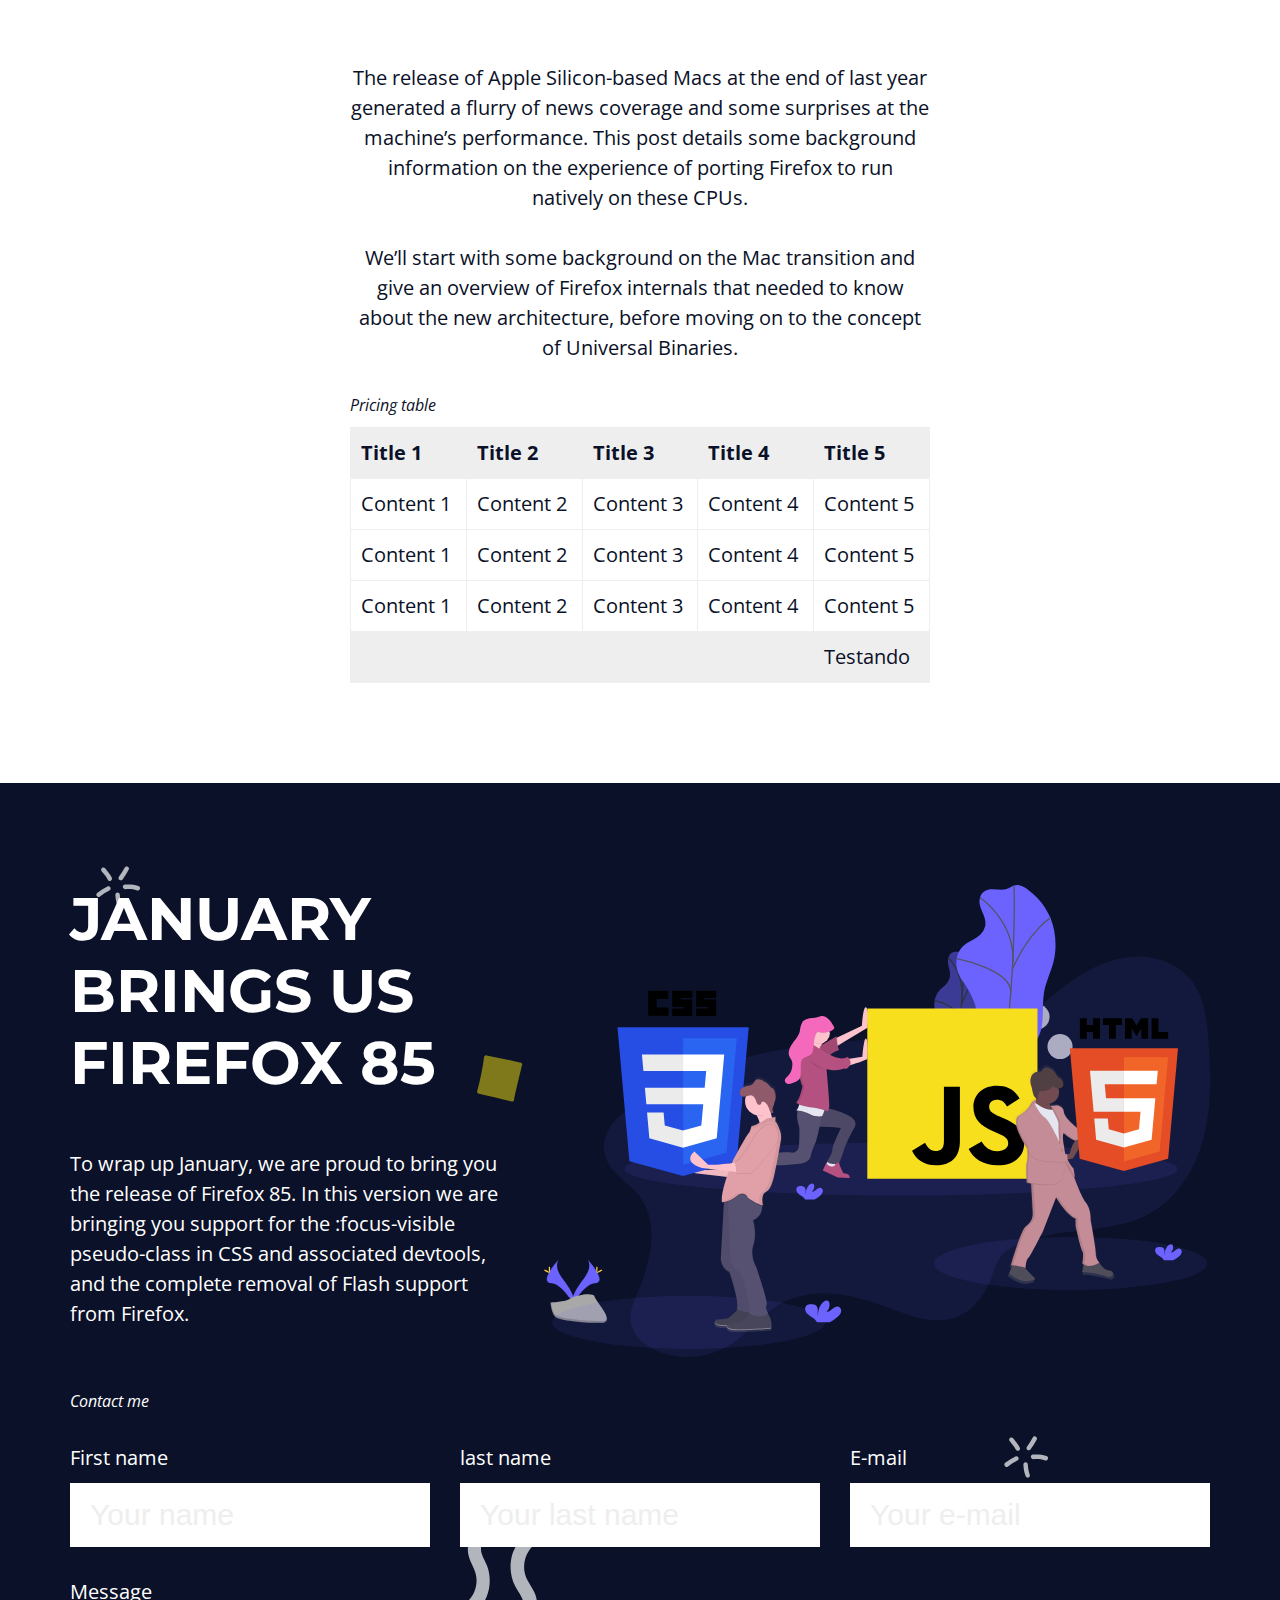
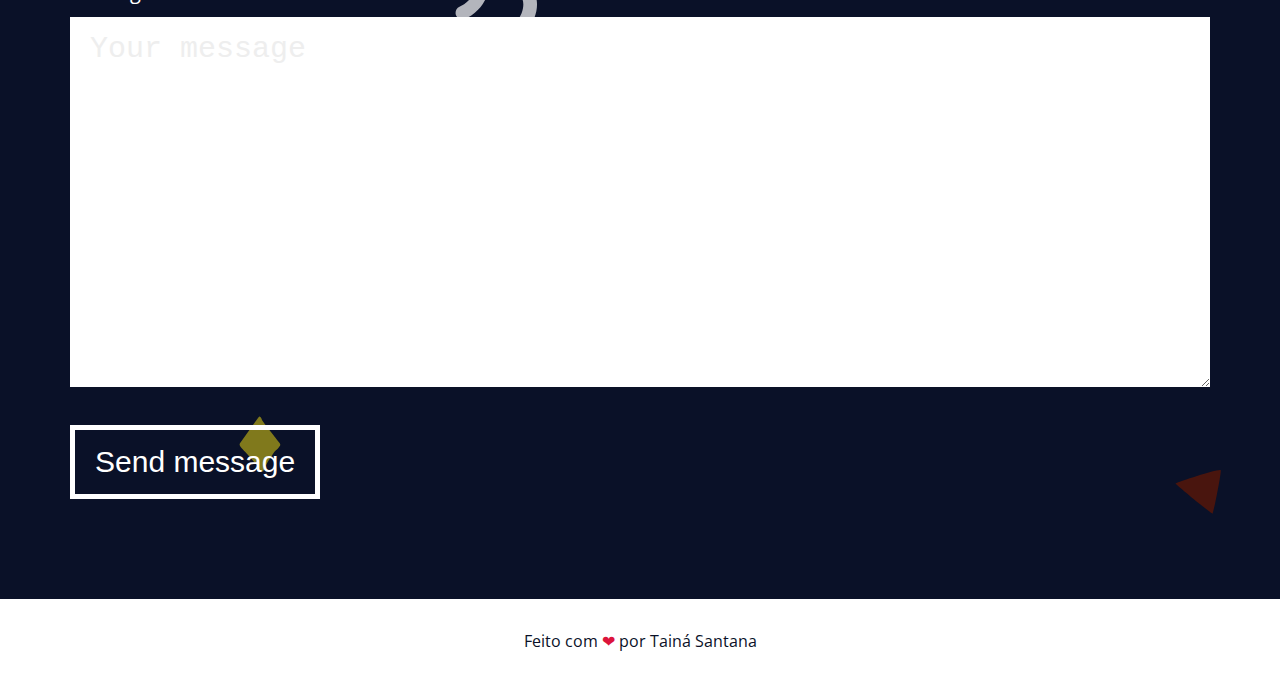
==== commit 751a7365: "adicionando footer e estilizando" ====
--- a/landing-page/index.html
+++ b/landing-page/index.html
@@ -18,7 +18,7 @@
 
 </head>
 
-<body class="main-bg">
+<body>
     <aside class="menu white-bg">
         <div class="main-content menu-content">
             <h1><a href="#home">LOGO</a></h1>
@@ -247,6 +247,10 @@
             </div>
         </div>
     </section>
+
+    <footer id="footer" class="white-bg">
+        <p><a rel="nofollow" target="_blank" href="https://github.com/narakushi">Feito com<span class="heart"> ❤</span> por Tainá Santana</a></p>
+    </footer>
 </body>
 
 </html>--- a/landing-page/assets/css/styles.css
+++ b/landing-page/assets/css/styles.css
@@ -143,4 +143,22 @@
 
 .form-group ::placeholder{
     color: var(--light-gray-color);
+}
+
+#footer{
+    text-align: center;
+    font-size: 1.6rem;
+}
+
+#footer a{
+    color: var(--primary-color);
+}
+
+.heart{
+    color: var(--secondary-color);
+}
+
+footer p{
+    margin: 0;
+    padding: 3rem;
 }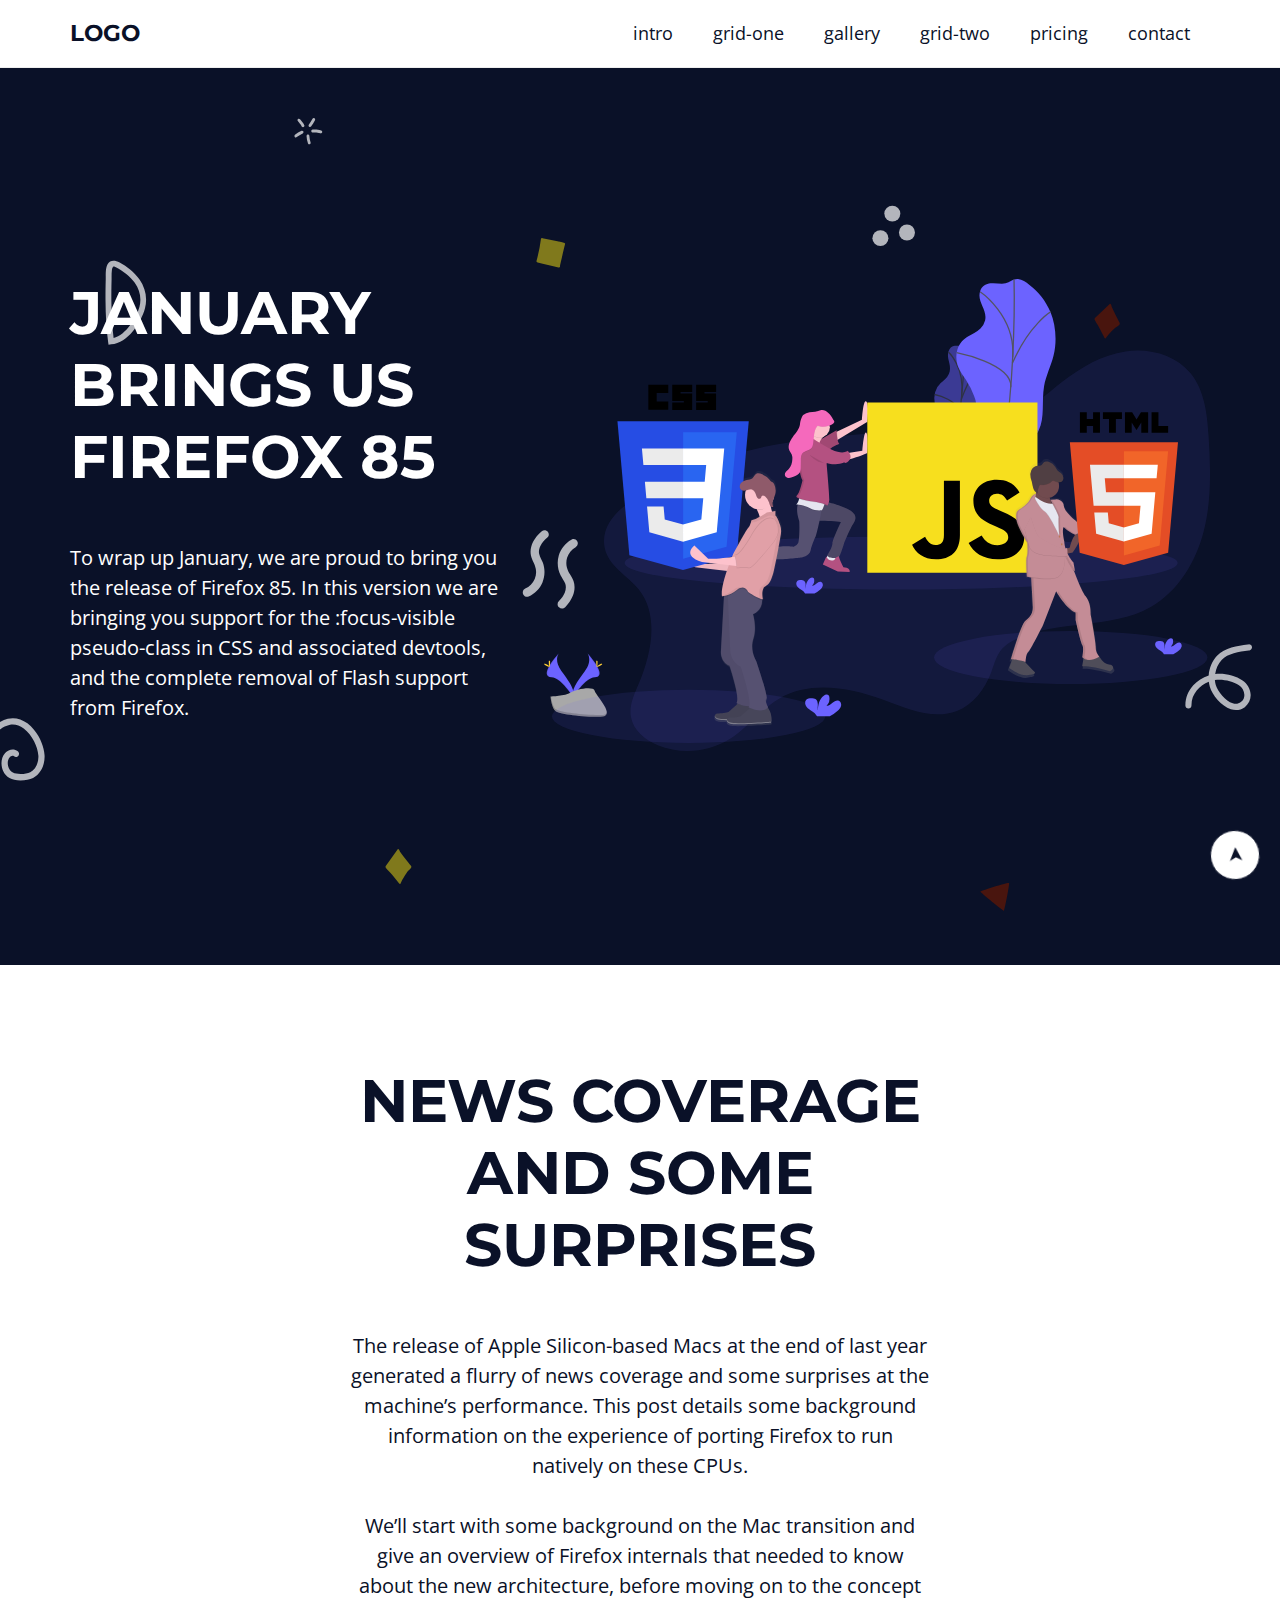
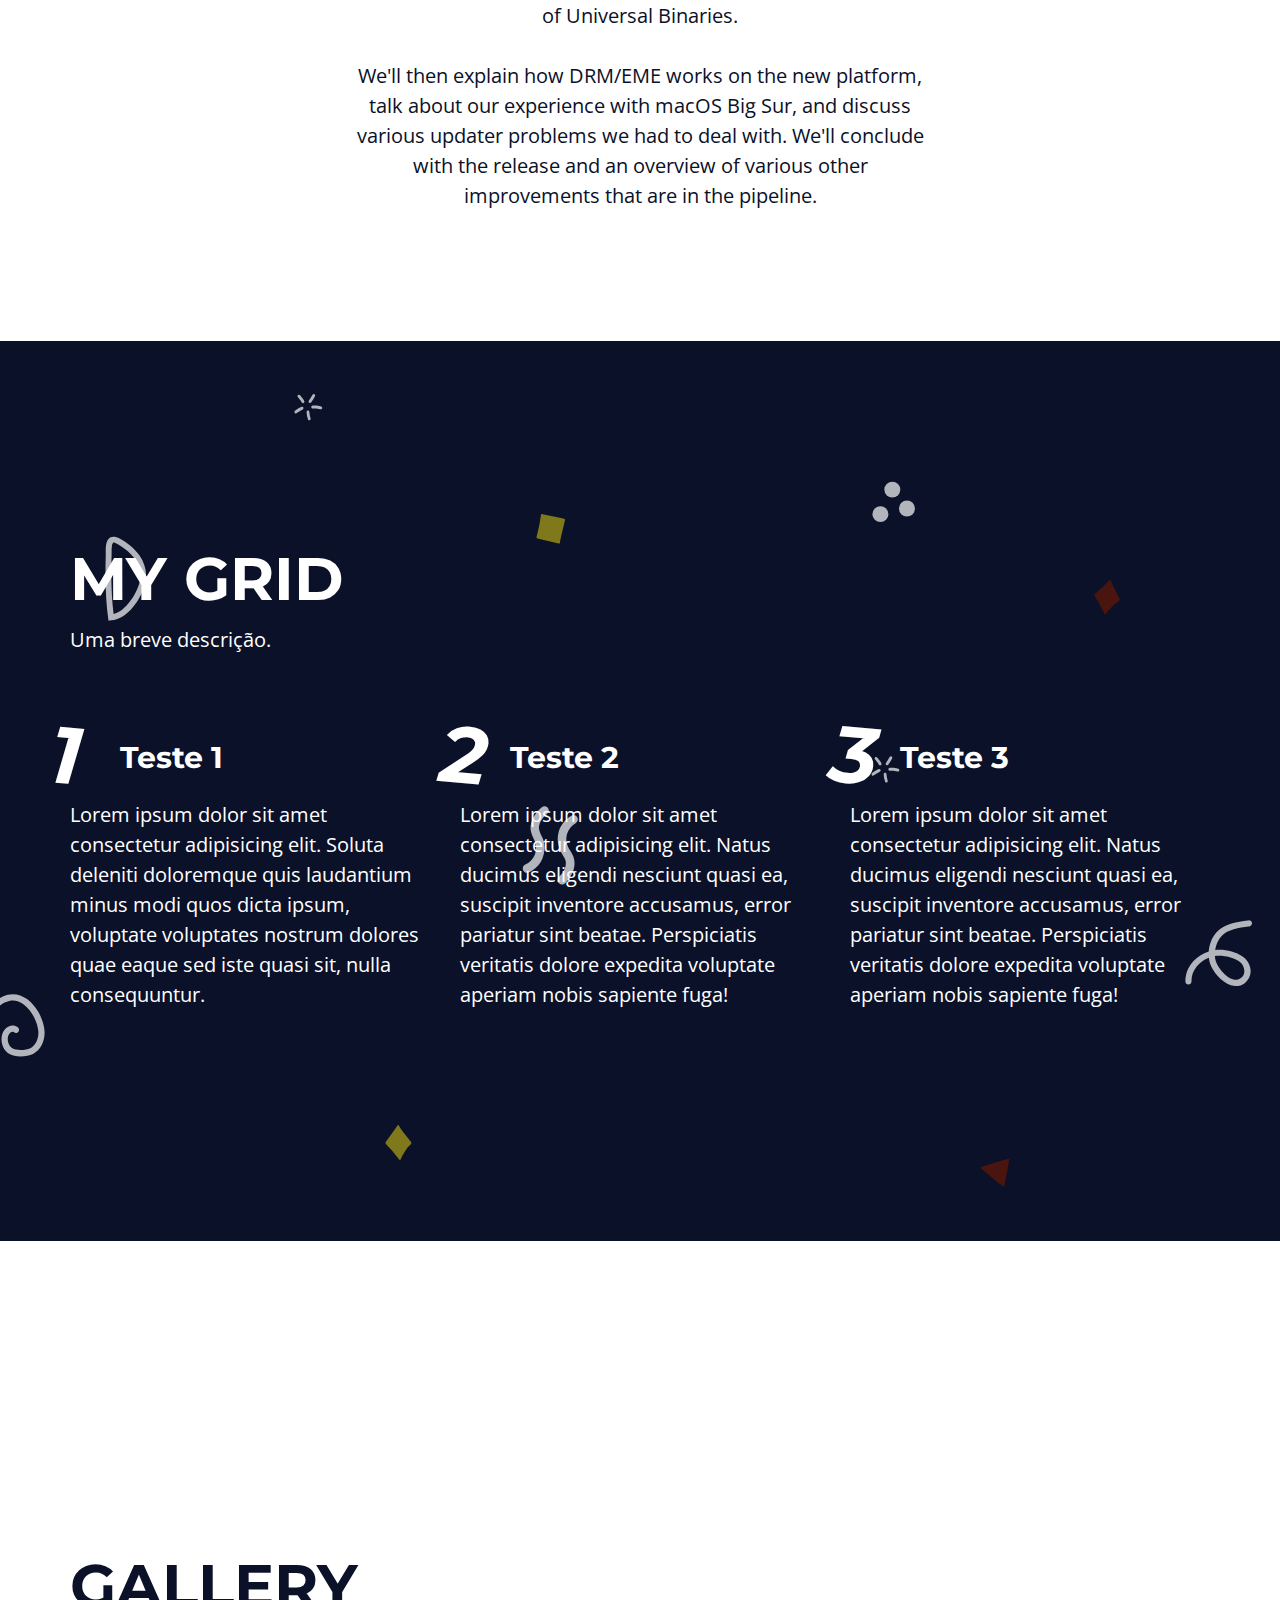
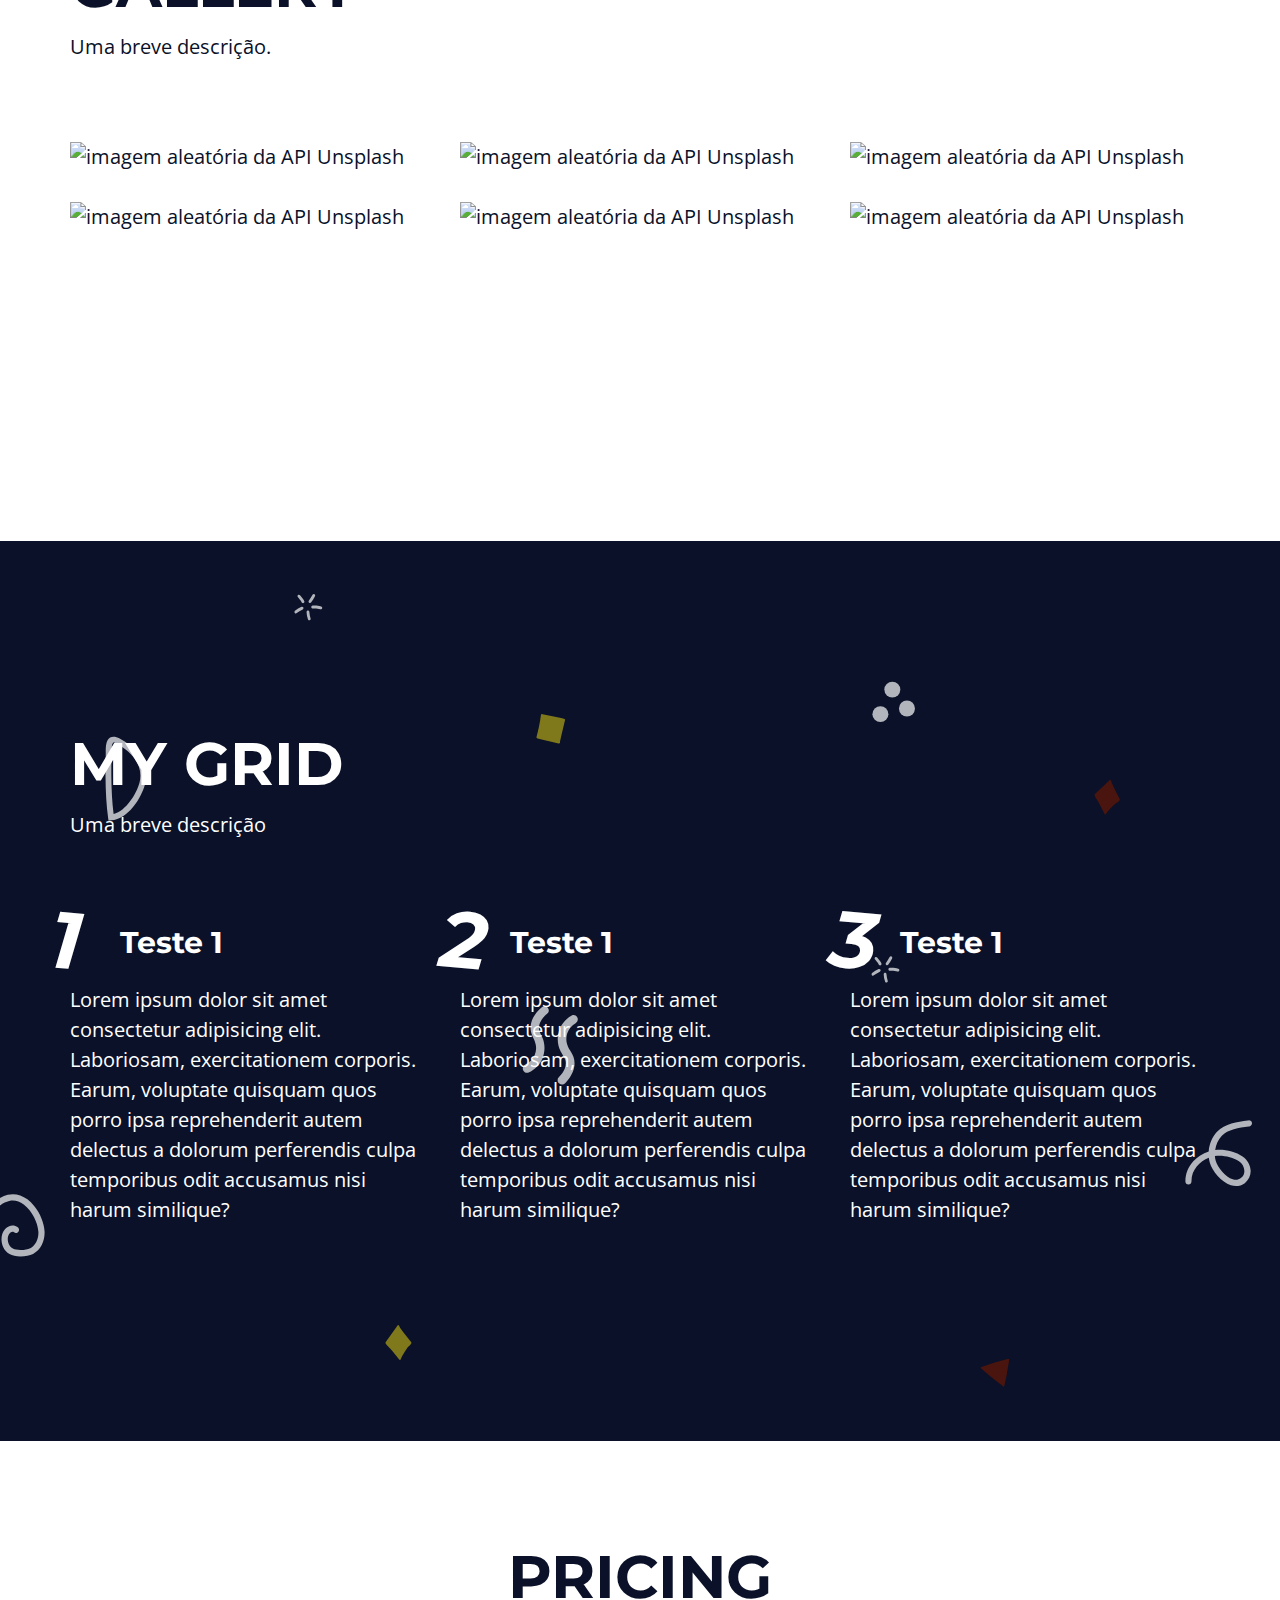
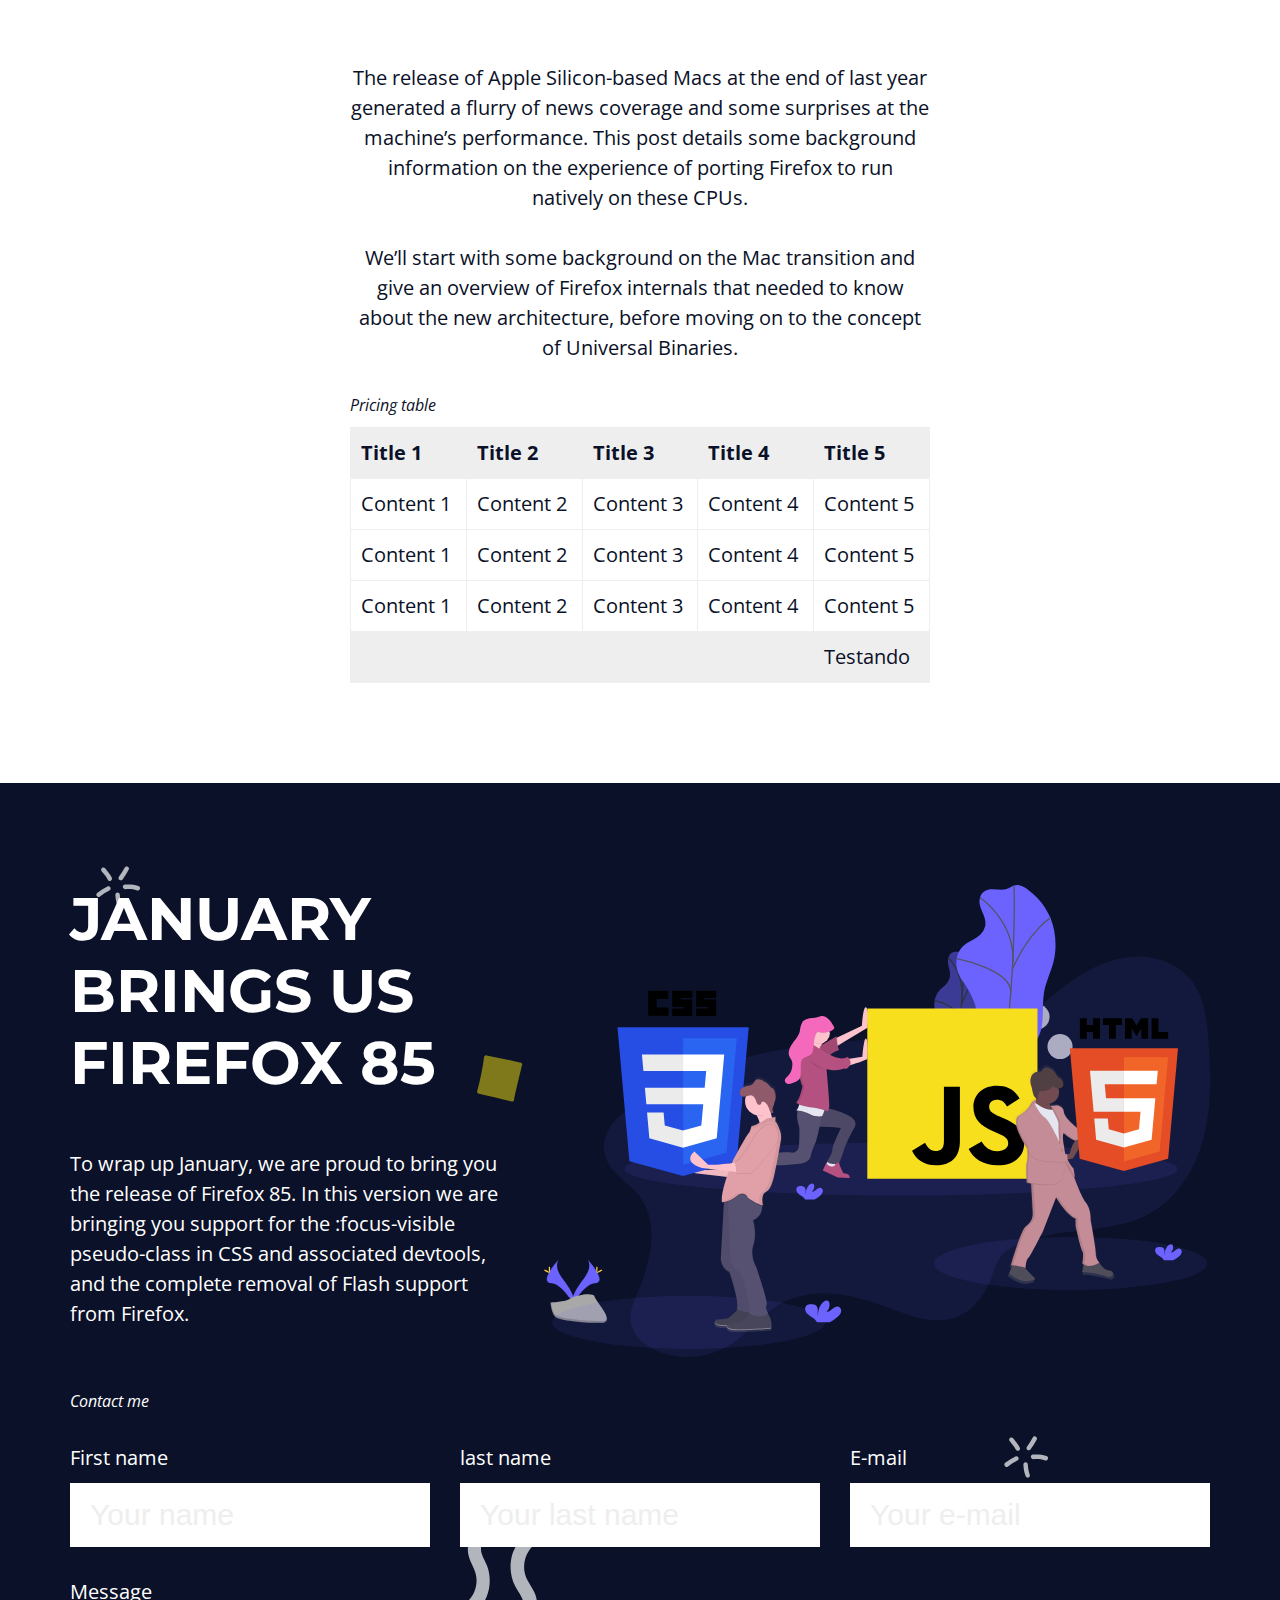
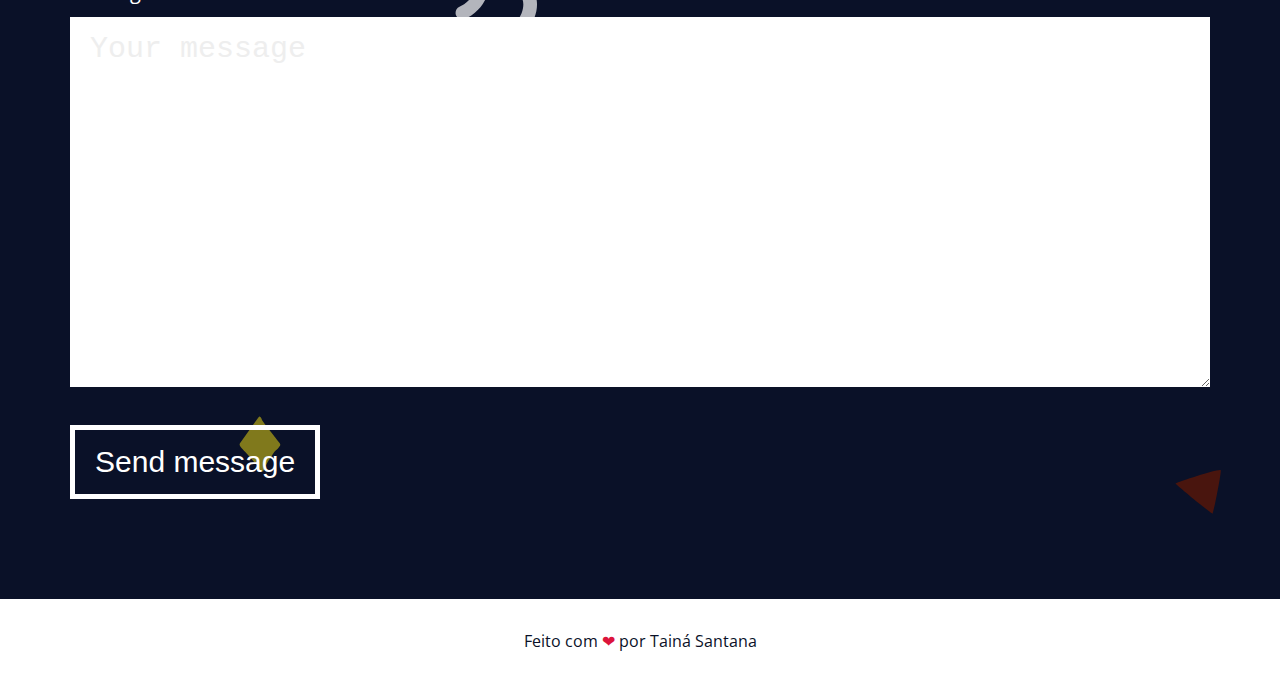
==== commit 2b1cea13: "back to top adicionado" ====
--- a/landing-page/index.html
+++ b/landing-page/index.html
@@ -19,11 +19,14 @@
 </head>
 
 <body>
+
+    <input id="close-menu" class="close-menu" type="checkbox" aria-label="Close menu" role="button">
+    <label class="close-menu-label" for="close-menu" title="close menu"></label>
     <aside class="menu white-bg">
         <div class="main-content menu-content">
-            <h1><a href="#home">LOGO</a></h1>
+            <h1 onclick="getElementById('close-menu').checked = false"><a href="#home">LOGO</a></h1>
             <nav>
-                <ul>
+                <ul onclick="getElementById('close-menu').checked = false">
                     <li><a href="#intro">intro</a></li>
                     <li><a href="#grid-one">grid-one</a></li>
                     <li><a href="#gallery">gallery</a></li>
@@ -251,6 +254,8 @@
     <footer id="footer" class="white-bg">
         <p><a rel="nofollow" target="_blank" href="https://github.com/narakushi">Feito com<span class="heart"> ❤</span> por Tainá Santana</a></p>
     </footer>
+
+    <a class="back-to-top" href="#">➤</a>
 </body>
 
 </html>--- a/landing-page/assets/css/styles.css
+++ b/landing-page/assets/css/styles.css
@@ -98,7 +98,7 @@
     gap: var(--gap);
 }
 
-.form-grid legend{
+.form-grid legend {
     font-style: italic;
     font-size: 1.6rem;
     margin-bottom: 3rem;
@@ -113,8 +113,9 @@
     margin-bottom: 1rem;
 }
 
-.form-group input, .form-group textarea {
-    border:  none;
+.form-group input,
+.form-group textarea {
+    border: none;
     background: var(--white-color);
     padding: 1.5rem 2rem;
     width: 100%;
@@ -122,11 +123,12 @@
     outline: none;
 }
 
-.form-group input:focus, .form-group textarea:focus{
+.form-group input:focus,
+.form-group textarea:focus {
     box-shadow: 0 0 1rem 0.2rem var(--secondary-color);
 }
 
-.form-group button{
+.form-group button {
     border: 0.5rem solid var(--white-color);
     background: none;
     color: var(--white-color);
@@ -136,29 +138,120 @@
     transition: all 300ms ease-in-out;
 }
 
-.form-group button:hover{
+.form-group button:hover {
     background: var(--white-color);
     color: var(--primary-color);
 }
 
-.form-group ::placeholder{
+.form-group ::placeholder {
     color: var(--light-gray-color);
 }
 
-#footer{
+#footer {
     text-align: center;
     font-size: 1.6rem;
 }
 
-#footer a{
+#footer a {
     color: var(--primary-color);
 }
 
-.heart{
+.heart {
     color: var(--secondary-color);
 }
 
-footer p{
+footer p {
     margin: 0;
     padding: 3rem;
+}
+
+.close-menu {
+    display: none;
+}
+
+.back-to-top {
+    position: fixed;
+    bottom: 2rem;
+    right: 2rem;
+    background: var(--white-color);
+    width: 5rem;
+    height: 5rem;
+    display: flex;
+    justify-content: center;
+    align-items: center;
+    border-radius: 50%;
+    color: var(--primary-color);
+    transform: rotate(-94deg);
+    border: 0.1rem solid var(--primary-color)
+}
+
+@media (max-width: 800px) {
+
+    .intro-content,
+    .grid {
+        grid-template-columns: 1fr;
+    }
+
+    .gallery-img {
+        width: 100%;
+        max-width: 100%;
+        max-height: 100%;
+    }
+
+    .gallery-img img {
+        width: 100%;
+    }
+
+    .grid-one-content {
+        display: block;
+    }
+
+    /*menu responsivo*/
+    .menu {
+        bottom: 0;
+        text-align: center;
+    }
+
+    .menu-content,
+    .menu-content ul {
+        flex-direction: column;
+        justify-content: center;
+    }
+
+    .menu-content {
+        
+        height: 100vh;
+    }
+
+    .menu {
+        display: none;
+    }
+
+    .close-menu-label::after {
+        content: '☰';
+        position: fixed;
+        z-index: 2;
+        top: 2rem;
+        right: 2rem;
+        background-color: var(--primary-color);
+        color: var(--white-color);
+        font-size: 3rem;
+        line-height: 3rem;
+        height: 3rem;
+        text-align: center;
+        padding: 0.5rem;
+        cursor: pointer;
+    }
+
+    .close-menu:checked~.menu{
+        display: block;
+    }
+
+    .close-menu:checked~.close-menu-label::after{
+        content: '✖'; /*html times code*/
+    }
+
+    .menu-spacing {
+        height: 0;
+    }
 }